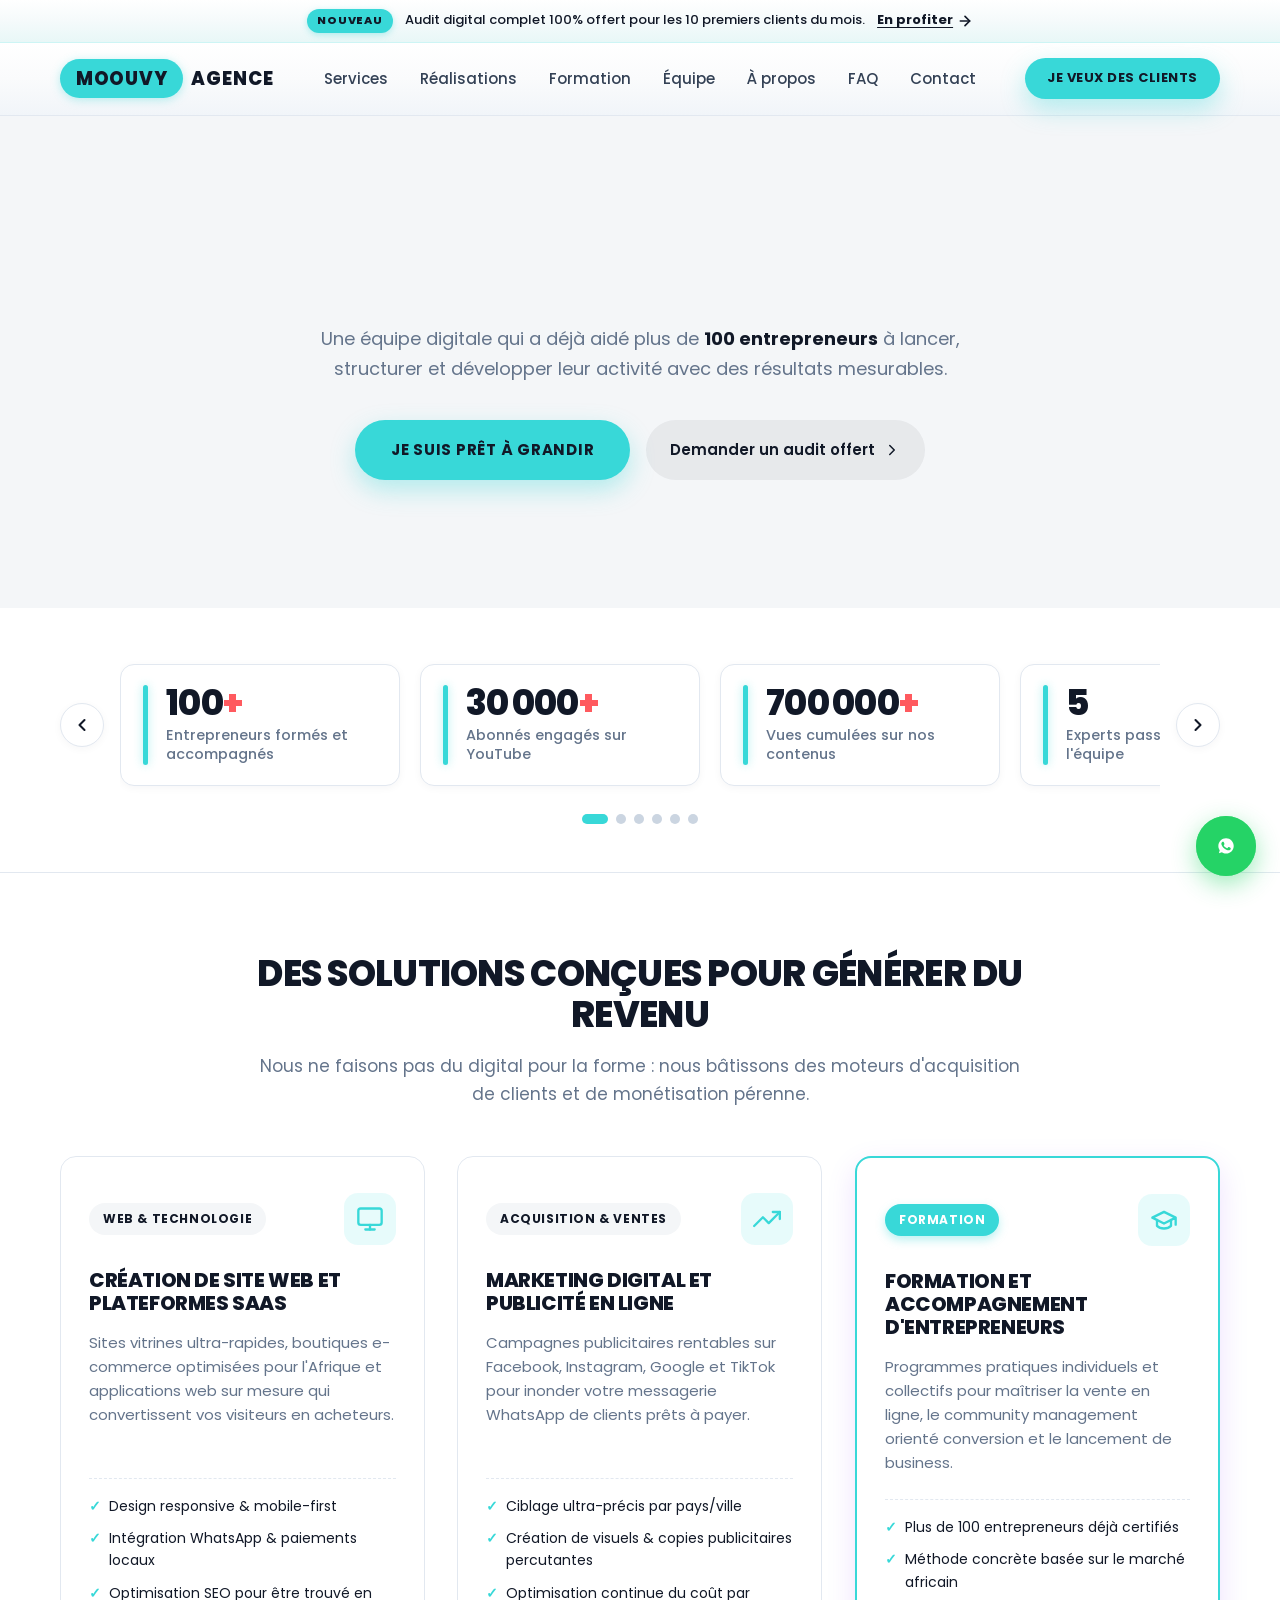
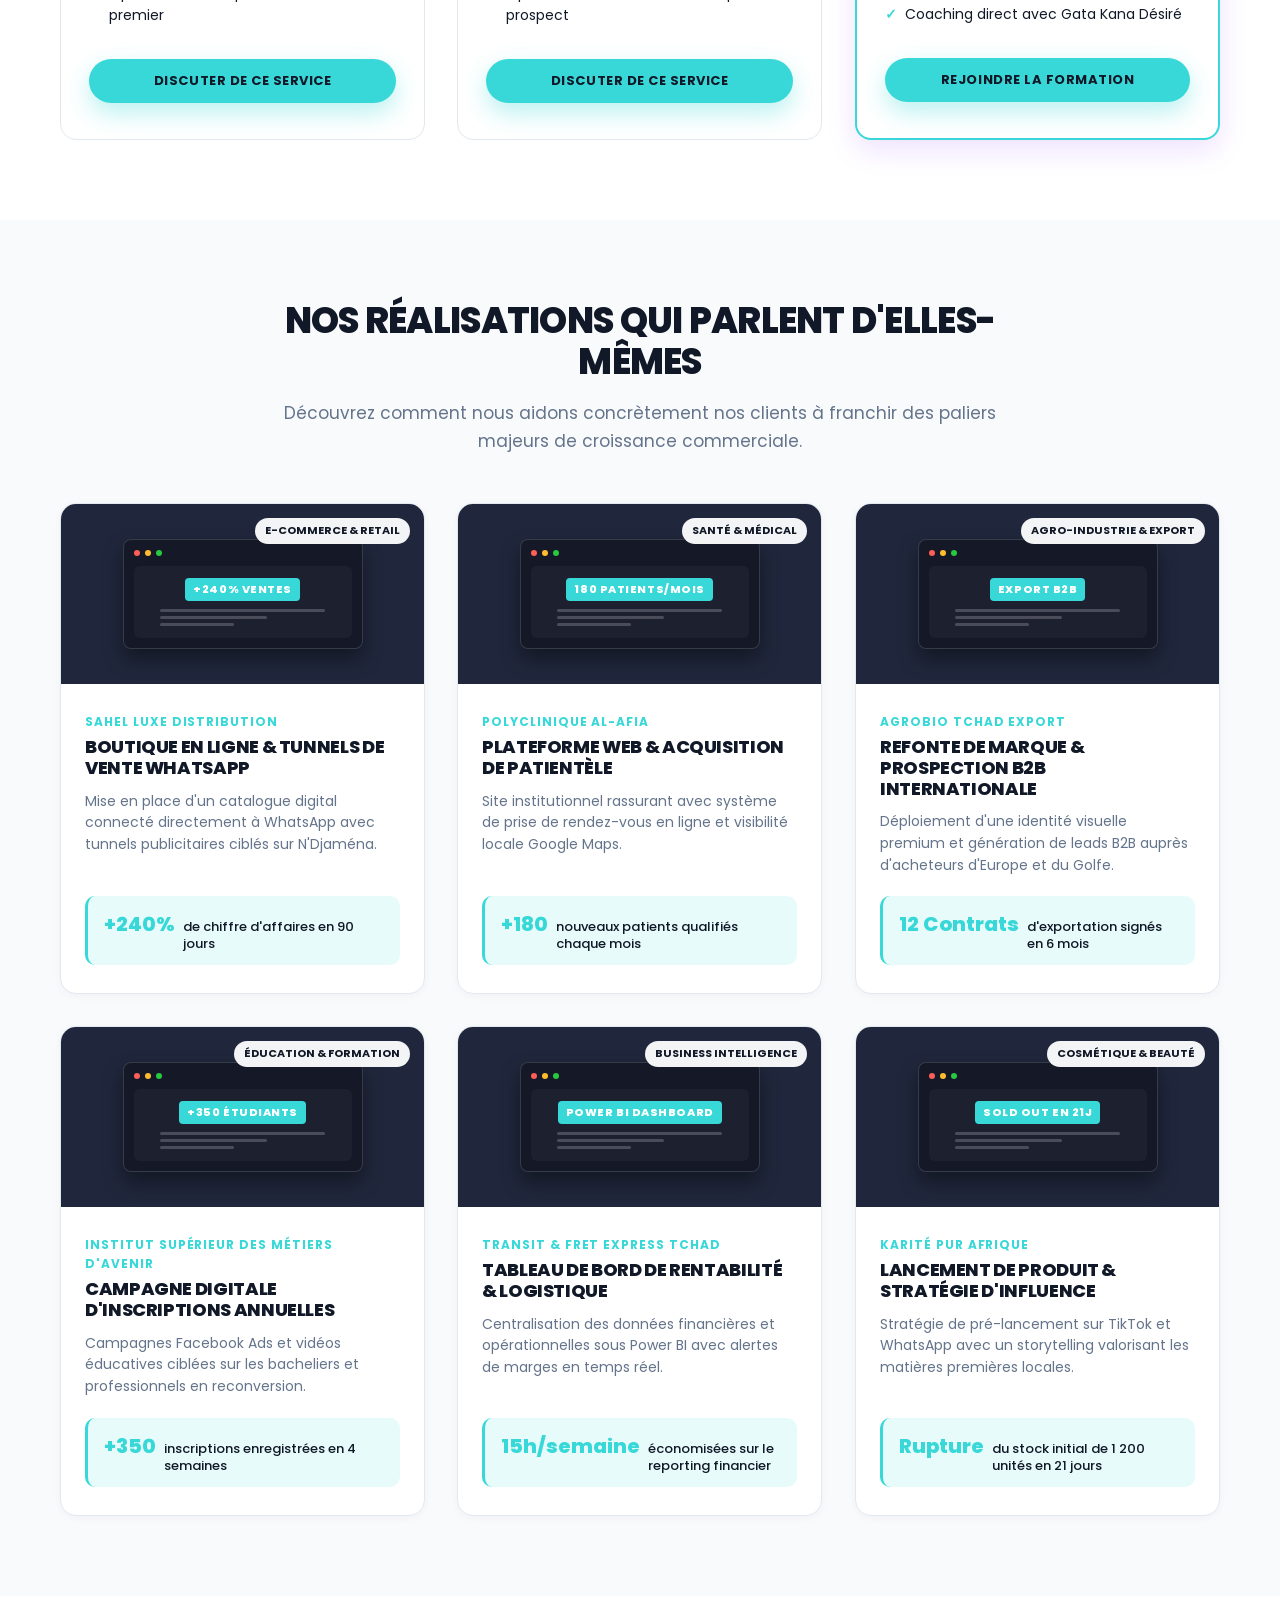
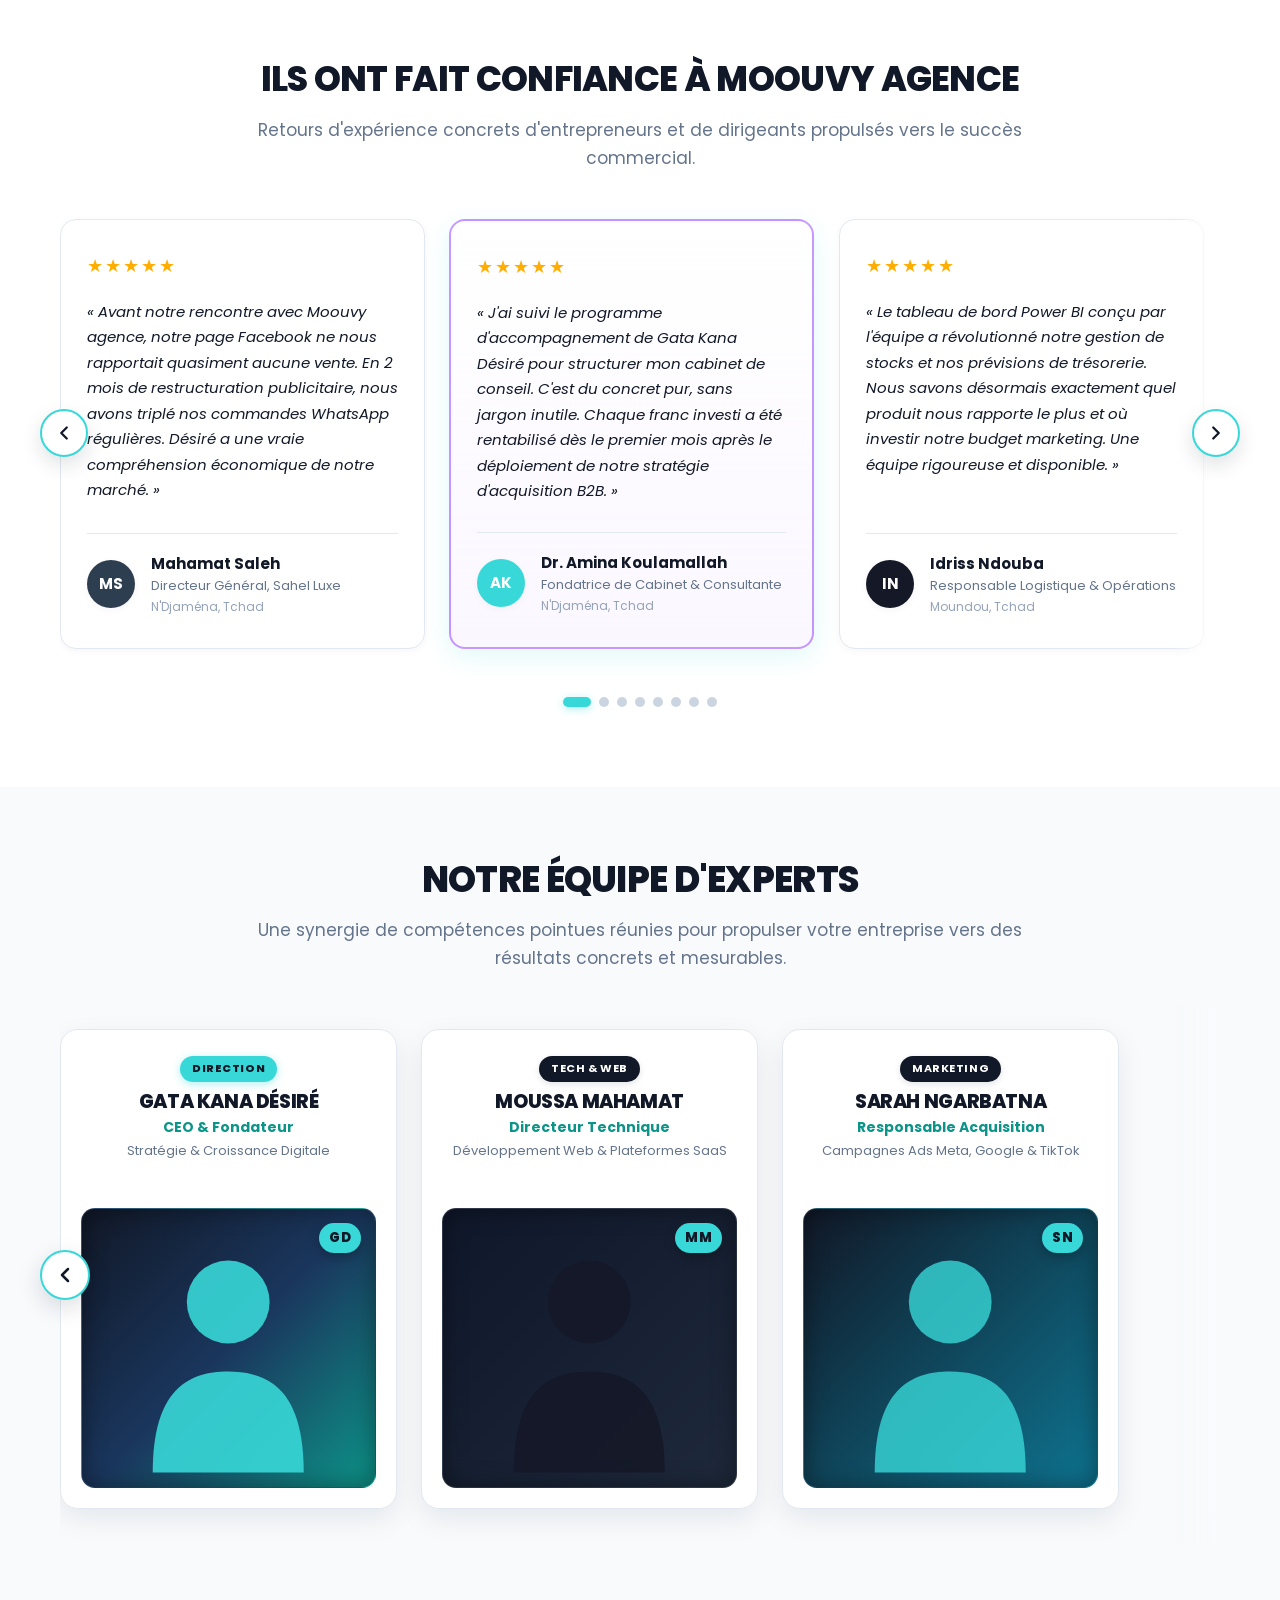
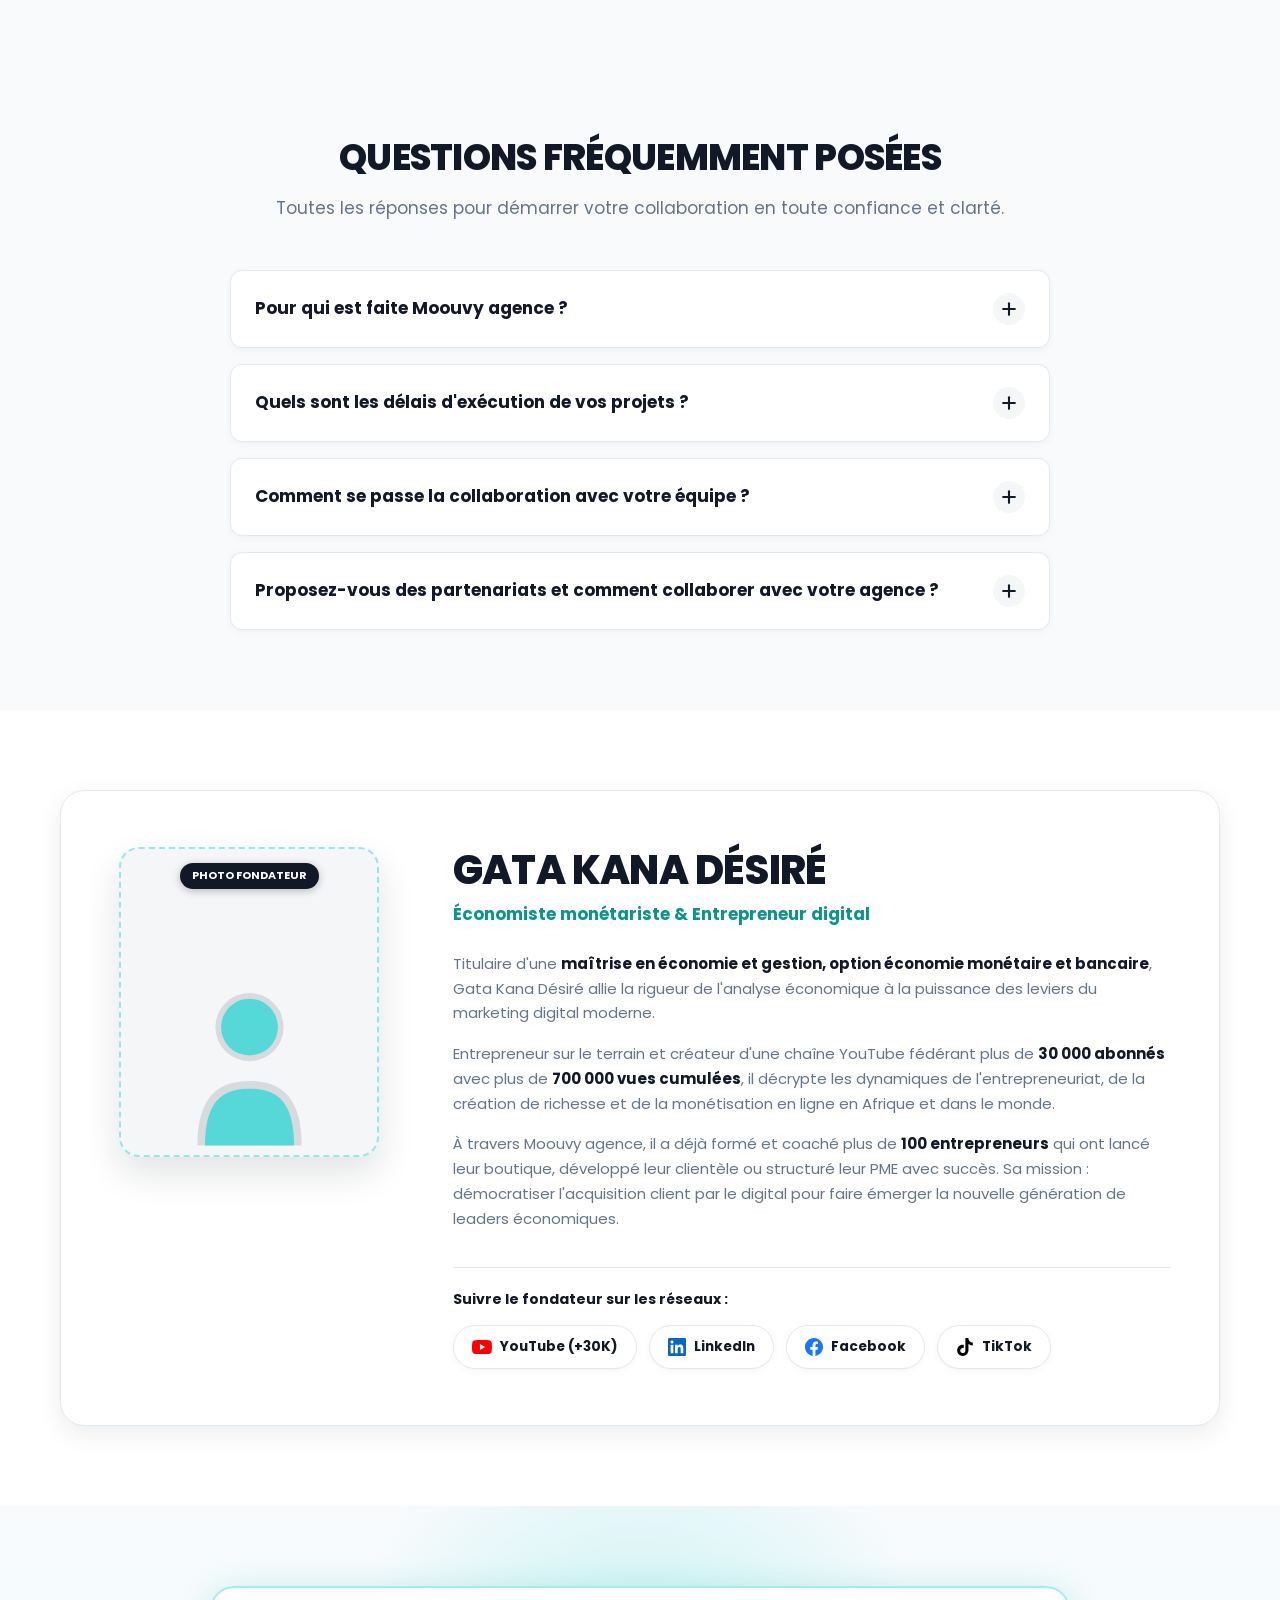
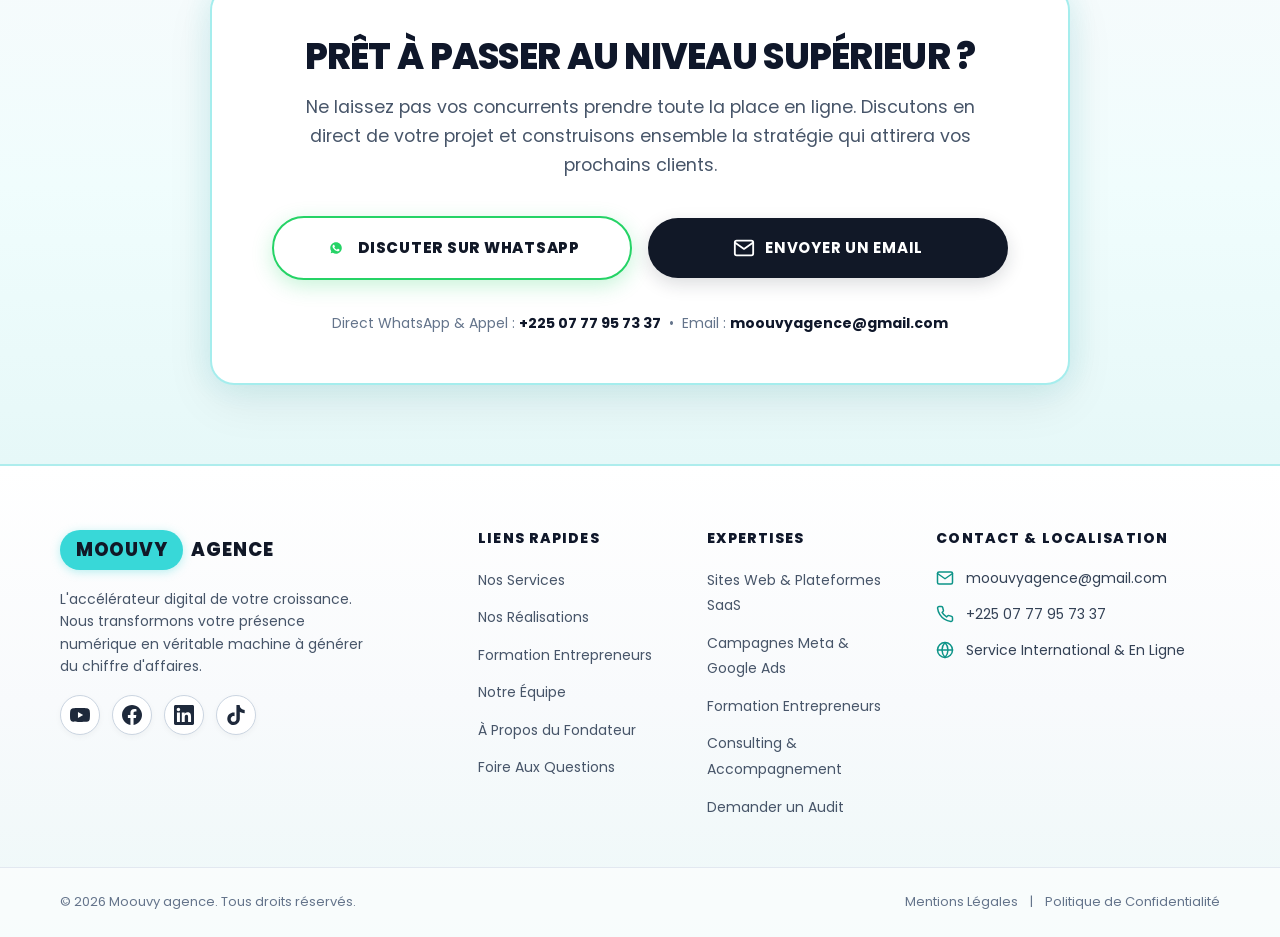
==== index.html @ f039b465 "feat: site vitrine Moouvy Agence avec questionnaires dedies, sliders interactifs et charte officiell" ====
<!DOCTYPE html>
<html lang="fr" dir="ltr">
<head>
  <meta charset="UTF-8">
  <meta name="viewport" content="width=device-width, initial-scale=1.0">
  <title>Moouvy agence | L'accélérateur digital de votre croissance</title>
  
  <!-- SEO & Métadonnées -->
  <meta name="description" content="Moouvy agence accompagne les entrepreneurs et PME au Tchad et en Afrique francophone à acquérir plus de clients grâce au digital : création web, marketing en ligne, formation et analyse de données Power BI.">
  <meta name="keywords" content="agence marketing digital Tchad, Moouvy agence, Gata Kana Désiré, création site web N'Djamena, publicité en ligne Tchad, formation marketing digital Afrique, Power BI Tchad">
  <meta name="author" content="Gata Kana Désiré - Moouvy agence">
  <meta name="theme-color" content="#7000FF">

  <!-- Open Graph / Réseaux Sociaux -->
  <meta property="og:type" content="website">
  <meta property="og:title" content="Moouvy agence | Transformez votre visibilité en clients">
  <meta property="og:description" content="Agence de marketing digital pour entrepreneurs et PME en Afrique francophone. Plus de 100 entrepreneurs accompagnés avec succès.">
  <meta property="og:image" content="images/og-moouvy-agence.jpg">
  <meta property="og:url" content="https://moouvyagence.com">

  <!-- Favicon (SVG inline propre) -->
  <link rel="icon" type="image/svg+xml" href="data:image/svg+xml,<svg xmlns='http://www.w3.org/2000/svg' viewBox='0 0 100 100'><rect width='100' height='100' rx='25' fill='%237000FF'/><path d='M25 70V30L50 52L75 30V70' stroke='white' stroke-width='10' stroke-linecap='round' stroke-linejoin='round' fill='none'/></svg>">

  <!-- Polices Google : Poppins (300, 400, 500, 600, 700, 800) -->
  <link rel="preconnect" href="https://fonts.googleapis.com">
  <link rel="preconnect" href="https://fonts.gstatic.com" crossorigin>
  <link href="https://fonts.googleapis.com/css2?family=Poppins:wght@300;400;500;600;700;800&display=swap" rel="stylesheet">

  <!-- Feuille de style principale -->
  <link rel="stylesheet" href="style.css">

  <!-- Données structurées Schema.org pour le SEO local -->
  <script type="application/ld+json">
  {
    "@context": "https://schema.org",
    "@type": "ProfessionalService",
    "name": "Moouvy agence",
    "founder": {
      "@type": "Person",
      "name": "Gata Kana Désiré",
      "jobTitle": "Économiste et Entrepreneur Digital"
    },
    "email": "moouvyagence@gmail.com",
    "address": {
      "@type": "PostalAddress",
      "addressLocality": "N'Djaména",
      "addressCountry": "TD"
    },
    "description": "Agence de marketing digital et d'accélération commerciale pour PME et entrepreneurs en Afrique francophone.",
    "slogan": "L'impact digital qui accélère votre croissance."
  }
  </script>
</head>
<body>

  <!-- ================================================================= -->
  <!-- 1. BANDEAU D'ANNONCE (Dégradé doux, tout en haut)                 -->
  <!-- ================================================================= -->
  <aside class="announcement-bar" id="announcement-bar" aria-label="Annonce spéciale">
    <div class="container announcement-content">
      <span class="badge-new">NOUVEAU</span>
      <p class="announcement-text">
        Audit digital complet 100% offert pour les 10 premiers clients du mois.
      </p>
      <a href="questionnaire.html?type=audit" class="announcement-link" aria-label="Profiter de l'audit digital offert">
        <span>En profiter</span>
        <svg class="icon-arrow" width="16" height="16" viewBox="0 0 24 24" fill="none" stroke="currentColor" stroke-width="2.5" stroke-linecap="round" stroke-linejoin="round" aria-hidden="true">
          <line x1="5" y1="12" x2="19" y2="12"></line>
          <polyline points="12 5 19 12 12 19"></polyline>
        </svg>
      </a>
    </div>
  </aside>

  <!-- ================================================================= -->
  <!-- 2. NAVIGATION (Fixe en haut avec charte officielle)              -->
  <!-- ================================================================= -->
  <header class="site-header" id="site-header">
    <div class="container header-container">
      <!-- Logo officiel selon charte Moouvy Agence -->
      <a href="#" class="brand-logo" aria-label="Accueil Moouvy agence">
        <span class="logo-pill">MOOUVY</span>
        <span class="logo-text-after">AGENCE</span>
      </a>

      <!-- Menu centré desktop -->
      <nav class="main-navigation" id="main-navigation" aria-label="Menu principal">
        <ul class="nav-links">
          <li><a href="#services" class="nav-link">Services</a></li>
          <li><a href="#realisations" class="nav-link">Réalisations</a></li>
          <li><a href="#formation" class="nav-link">Formation</a></li>
          <li><a href="#equipe" class="nav-link">Équipe</a></li>
          <li><a href="#a-propos" class="nav-link">À propos</a></li>
          <li><a href="#faq" class="nav-link">FAQ</a></li>
          <li><a href="#contact" class="nav-link">Contact</a></li>
        </ul>
      </nav>

      <!-- Action droite desktop : mène au questionnaire interactif -->
      <div class="header-action">
        <a href="questionnaire.html?type=growth" class="btn btn-pill btn-header">
          JE VEUX DES CLIENTS
        </a>
      </div>

      <!-- Bouton burger mobile -->
      <button class="burger-menu-btn" id="burger-menu-btn" aria-label="Ouvrir le menu" aria-expanded="false" aria-controls="main-navigation">
        <span class="burger-bar"></span>
        <span class="burger-bar"></span>
        <span class="burger-bar"></span>
      </button>
    </div>

    <!-- Tiroir navigation mobile -->
    <div class="mobile-drawer" id="mobile-drawer" aria-hidden="true">
      <div class="mobile-drawer-inner">
        <ul class="mobile-nav-links">
          <li><a href="#services" class="mobile-link">Services</a></li>
          <li><a href="#realisations" class="mobile-link">Réalisations</a></li>
          <li><a href="#formation" class="mobile-link">Formation</a></li>
          <li><a href="#equipe" class="mobile-link">Équipe</a></li>
          <li><a href="#a-propos" class="mobile-link">À propos</a></li>
          <li><a href="#faq" class="mobile-link">FAQ</a></li>
          <li><a href="#contact" class="mobile-link">Contact</a></li>
        </ul>
        <div class="mobile-drawer-cta">
          <a href="questionnaire.html?type=growth" class="btn btn-pill btn-block mobile-drawer-btn">
            JE VEUX DES CLIENTS
          </a>
          <a href="#whatsapp-link" class="btn-whatsapp-outline js-whatsapp-link" target="_blank" rel="noopener noreferrer">
            <svg width="20" height="20" viewBox="0 0 24 24" fill="currentColor" aria-hidden="true">
              <path d="M12.031 6.172c-3.181 0-5.767 2.586-5.768 5.766-.001 1.298.38 2.27 1.019 3.287l-.582 2.128 2.182-.573c.978.58 1.911.928 3.145.929 3.178 0 5.767-2.587 5.768-5.766.001-3.187-2.575-5.77-5.764-5.771zm3.392 8.244c-.144.405-.837.774-1.17.824-.299.045-.677.063-1.092-.069-.252-.08-.575-.187-.988-.365-1.739-.751-2.874-2.502-2.961-2.617-.087-.116-.708-.94-.708-1.793s.448-1.273.607-1.446c.159-.173.346-.217.462-.217l.332.007c.106.005.249-.04.39.299.144.347.491 1.199.534 1.286.043.087.072.188.014.304-.058.116-.087.188-.173.289l-.26.304c-.087.086-.177.18-.076.354.101.174.449.741.964 1.201.662.591 1.221.774 1.394.861.174.086.275.072.376-.044.101-.116.433-.506.549-.68.116-.174.231-.145.39-.087s1.011.477 1.184.564.289.13.332.203c.044.072.044.419-.1.824z"/>
            </svg>
            <span>Discuter sur WhatsApp</span>
          </a>
        </div>
      </div>
    </div>
  </header>

  <main>
    <!-- =============================================================== -->
    <!-- 3. HERO (Fond gris clair #EFEFEF)                               -->
    <!-- =============================================================== -->
    <section class="hero-section" id="hero">
      <div class="container hero-container">
        
        <!-- Centre du Hero : Questions animées tournantes, Sous-titre, CTA -->
        <div class="hero-content">
          <h1 class="hero-title" aria-live="polite">
            <span class="hero-rotator-wrapper">
              <span class="hero-rotator-text" id="hero-rotator-text">VOULEZ-VOUS FAIRE GRANDIR VOTRE ENTREPRISE ?</span>
            </span>
          </h1>

          <p class="hero-subtitle">
            Une équipe digitale qui a déjà aidé plus de <strong>100 entrepreneurs</strong> à lancer, structurer et développer leur activité avec des résultats mesurables.
          </p>

          <div class="hero-cta-group">
            <a href="questionnaire.html?type=growth" class="btn btn-pill btn-large btn-hero">
              JE SUIS PRÊT À GRANDIR
            </a>
            <a href="questionnaire.html?type=audit" class="btn-subtle">
              <span>Demander un audit offert</span>
              <svg width="18" height="18" viewBox="0 0 24 24" fill="none" stroke="currentColor" stroke-width="2" stroke-linecap="round" stroke-linejoin="round" aria-hidden="true">
                <polyline points="9 18 15 12 9 6"></polyline>
              </svg>
            </a>
          </div>
        </div>

      </div>
    </section>

    <!-- =============================================================== -->
    <!-- 4. CHIFFRES CLÉS & ACCOMPAGNEMENTS (Slider interactif)          -->
    <!-- =============================================================== -->
    <section class="section-stats" id="chiffres-cles">
      <div class="container">
        
        <!-- Conteneur avec bascule de gauche à droite -->
        <div class="stats-slider-wrapper">
          <!-- Bouton de bascule gauche -->
          <button class="stats-nav-btn stats-nav-prev" id="stats-prev-btn" aria-label="Accompagnement précédent" title="Faire défiler vers la gauche">
            <svg width="20" height="20" viewBox="0 0 24 24" fill="none" stroke="currentColor" stroke-width="2.5" stroke-linecap="round" stroke-linejoin="round" aria-hidden="true">
              <polyline points="15 18 9 12 15 6"></polyline>
            </svg>
          </button>

          <!-- Piste de défilement des accompagnements -->
          <div class="stats-slider-container" id="stats-slider-container">
            <div class="stats-grid stats-slider-track" id="stats-slider-track">
              
              <!-- Stat 1 -->
              <div class="stat-card" data-count="100" data-suffix="+">
                <div class="stat-accent-bar"></div>
                <div class="stat-body">
                  <div class="stat-number">
                    <span class="counter-value">0</span><span class="stat-suffix">+</span>
                  </div>
                  <p class="stat-label">Entrepreneurs formés et accompagnés</p>
                </div>
              </div>

              <!-- Stat 2 -->
              <div class="stat-card" data-count="30000" data-suffix="+">
                <div class="stat-accent-bar"></div>
                <div class="stat-body">
                  <div class="stat-number">
                    <span class="counter-value">0</span><span class="stat-suffix">+</span>
                  </div>
                  <p class="stat-label">Abonnés engagés sur YouTube</p>
                </div>
              </div>

              <!-- Stat 3 -->
              <div class="stat-card" data-count="700000" data-suffix="+">
                <div class="stat-accent-bar"></div>
                <div class="stat-body">
                  <div class="stat-number">
                    <span class="counter-value">0</span><span class="stat-suffix">+</span>
                  </div>
                  <p class="stat-label">Vues cumulées sur nos contenus</p>
                </div>
              </div>

              <!-- Stat 4 -->
              <div class="stat-card" data-count="5" data-suffix="">
                <div class="stat-accent-bar"></div>
                <div class="stat-body">
                  <div class="stat-number">
                    <span class="counter-value">0</span><span class="stat-suffix"></span>
                  </div>
                  <p class="stat-label">Experts passionnés dans l'équipe</p>
                </div>
              </div>

              <!-- Stat 5 : Expérience & Croissance -->
              <div class="stat-card" data-count="240" data-suffix="%">
                <div class="stat-accent-bar"></div>
                <div class="stat-body">
                  <div class="stat-number">
                    <span class="counter-value">0</span><span class="stat-suffix">%</span>
                  </div>
                  <p class="stat-label">Croissance moyenne du chiffre d'affaires</p>
                </div>
              </div>

              <!-- Stat 6 : Accompagnements rentables -->
              <div class="stat-card" data-count="100" data-suffix="%">
                <div class="stat-accent-bar"></div>
                <div class="stat-body">
                  <div class="stat-number">
                    <span class="counter-value">0</span><span class="stat-suffix">%</span>
                  </div>
                  <p class="stat-label">Solutions concrètes orientées rentabilité</p>
                </div>
              </div>

            </div>
          </div>

          <!-- Bouton de bascule droite -->
          <button class="stats-nav-btn stats-nav-next" id="stats-next-btn" aria-label="Accompagnement suivant" title="Faire défiler vers la droite">
            <svg width="20" height="20" viewBox="0 0 24 24" fill="none" stroke="currentColor" stroke-width="2.5" stroke-linecap="round" stroke-linejoin="round" aria-hidden="true">
              <polyline points="9 18 15 12 9 6"></polyline>
            </svg>
          </button>
        </div>

        <!-- Indicateurs interactifs de bascule -->
        <div class="stats-slider-dots" id="stats-slider-dots" aria-label="Indicateurs des accompagnements"></div>

      </div>
    </section>

    <!-- =============================================================== -->
    <!-- 5. SERVICES (3 cartes stratégiques)                             -->
    <!-- =============================================================== -->
    <section class="section-services" id="services">
      <div class="container">
        <div class="section-heading text-center">
          <h2 class="section-title">DES SOLUTIONS CONÇUES POUR GÉNÉRER DU REVENU</h2>
          <p class="section-description">
            Nous ne faisons pas du digital pour la forme : nous bâtissons des moteurs d'acquisition de clients et de monétisation pérenne.
          </p>
        </div>

        <div class="services-grid">
          
          <!-- Service 1 -->
          <article class="service-card">
            <div class="service-card-top">
              <span class="service-badge">Web & Technologie</span>
              <div class="service-icon-wrapper">
                <svg width="28" height="28" viewBox="0 0 24 24" fill="none" stroke="currentColor" stroke-width="2" stroke-linecap="round" stroke-linejoin="round" aria-hidden="true">
                  <rect x="2" y="3" width="20" height="14" rx="2" ry="2"></rect>
                  <line x1="8" y1="21" x2="16" y2="21"></line>
                  <line x1="12" y1="17" x2="12" y2="21"></line>
                </svg>
              </div>
            </div>
            <h3 class="service-title">Création de site web et plateformes SaaS</h3>
            <p class="service-text">
              Sites vitrines ultra-rapides, boutiques e-commerce optimisées pour l'Afrique et applications web sur mesure qui convertissent vos visiteurs en acheteurs.
            </p>
            <ul class="service-features">
              <li>Design responsive & mobile-first</li>
              <li>Intégration WhatsApp & paiements locaux</li>
              <li>Optimisation SEO pour être trouvé en premier</li>
            </ul>
            <div class="service-card-bottom">
              <a href="#contact" class="btn btn-pill btn-service">Discuter de ce service</a>
            </div>
          </article>

          <!-- Service 2 -->
          <article class="service-card">
            <div class="service-card-top">
              <span class="service-badge">Acquisition & Ventes</span>
              <div class="service-icon-wrapper">
                <svg width="28" height="28" viewBox="0 0 24 24" fill="none" stroke="currentColor" stroke-width="2" stroke-linecap="round" stroke-linejoin="round" aria-hidden="true">
                  <path d="M23 6l-9.5 9.5-5-5L1 18"></path>
                  <path d="M17 6h6v6"></path>
                </svg>
              </div>
            </div>
            <h3 class="service-title">Marketing digital et publicité en ligne</h3>
            <p class="service-text">
              Campagnes publicitaires rentables sur Facebook, Instagram, Google et TikTok pour inonder votre messagerie WhatsApp de clients prêts à payer.
            </p>
            <ul class="service-features">
              <li>Ciblage ultra-précis par pays/ville</li>
              <li>Création de visuels & copies publicitaires percutantes</li>
              <li>Optimisation continue du coût par prospect</li>
            </ul>
            <div class="service-card-bottom">
              <a href="#contact" class="btn btn-pill btn-service">Discuter de ce service</a>
            </div>
          </article>

          <!-- Service 3 : Formation (Étiquette spéciale) -->
          <article class="service-card service-card-featured" id="formation">
            <div class="service-card-top">
              <span class="service-badge badge-formation">Formation</span>
              <div class="service-icon-wrapper">
                <svg width="28" height="28" viewBox="0 0 24 24" fill="none" stroke="currentColor" stroke-width="2" stroke-linecap="round" stroke-linejoin="round" aria-hidden="true">
                  <path d="M22 10v6M2 10l10-5 10 5-10 5z"></path>
                  <path d="M6 12v5c3 3 9 3 12 0v-5"></path>
                </svg>
              </div>
            </div>
            <h3 class="service-title">Formation et accompagnement d'entrepreneurs</h3>
            <p class="service-text">
              Programmes pratiques individuels et collectifs pour maîtriser la vente en ligne, le community management orienté conversion et le lancement de business.
            </p>
            <ul class="service-features">
              <li>Plus de 100 entrepreneurs déjà certifiés</li>
              <li>Méthode concrète basée sur le marché africain</li>
              <li>Coaching direct avec Gata Kana Désiré</li>
            </ul>
            <div class="service-card-bottom">
              <a href="#contact" class="btn btn-pill btn-service">Rejoindre la formation</a>
            </div>
          </article>

        </div>
      </div>
    </section>

    <!-- =============================================================== -->
    <!-- 6. RÉALISATIONS (Grille de 6 projets avec résultats)             -->
    <!-- =============================================================== -->
    <section class="section-portfolio" id="realisations">
      <div class="container">
        <div class="section-heading text-center">
          <h2 class="section-title">NOS RÉALISATIONS QUI PARLENT D'ELLES-MÊMES</h2>
          <p class="section-description">
            Découvrez comment nous aidons concrètement nos clients à franchir des paliers majeurs de croissance commerciale.
          </p>
        </div>

        <div class="portfolio-grid">
          
          <!-- Projet 1 -->
          <article class="portfolio-card">
            <div class="portfolio-thumb">
              <div class="portfolio-mockup mockup-ecommerce">
                <div class="mockup-header-bar">
                  <span class="dot red"></span><span class="dot yellow"></span><span class="dot green"></span>
                </div>
                <div class="mockup-content">
                  <div class="mockup-badge">+240% VENTES</div>
                  <div class="mockup-wireframe-lines">
                    <span></span><span></span><span></span>
                  </div>
                </div>
              </div>
              <span class="portfolio-tag">E-Commerce & Retail</span>
            </div>
            <div class="portfolio-body">
              <span class="portfolio-client">Sahel Luxe Distribution</span>
              <h3 class="portfolio-title">Boutique en ligne & tunnels de vente WhatsApp</h3>
              <p class="portfolio-desc">
                Mise en place d'un catalogue digital connecté directement à WhatsApp avec tunnels publicitaires ciblés sur N'Djaména.
              </p>
              <div class="portfolio-result">
                <span class="result-number">+240%</span>
                <span class="result-label">de chiffre d'affaires en 90 jours</span>
              </div>
            </div>
          </article>

          <!-- Projet 2 -->
          <article class="portfolio-card">
            <div class="portfolio-thumb">
              <div class="portfolio-mockup mockup-medical">
                <div class="mockup-header-bar">
                  <span class="dot red"></span><span class="dot yellow"></span><span class="dot green"></span>
                </div>
                <div class="mockup-content">
                  <div class="mockup-badge">180 PATIENTS/MOIS</div>
                  <div class="mockup-wireframe-lines">
                    <span></span><span></span><span></span>
                  </div>
                </div>
              </div>
              <span class="portfolio-tag">Santé & Médical</span>
            </div>
            <div class="portfolio-body">
              <span class="portfolio-client">Polyclinique Al-Afia</span>
              <h3 class="portfolio-title">Plateforme web & acquisition de patientèle</h3>
              <p class="portfolio-desc">
                Site institutionnel rassurant avec système de prise de rendez-vous en ligne et visibilité locale Google Maps.
              </p>
              <div class="portfolio-result">
                <span class="result-number">+180</span>
                <span class="result-label">nouveaux patients qualifiés chaque mois</span>
              </div>
            </div>
          </article>

          <!-- Projet 3 -->
          <article class="portfolio-card">
            <div class="portfolio-thumb">
              <div class="portfolio-mockup mockup-agro">
                <div class="mockup-header-bar">
                  <span class="dot red"></span><span class="dot yellow"></span><span class="dot green"></span>
                </div>
                <div class="mockup-content">
                  <div class="mockup-badge">EXPORT B2B</div>
                  <div class="mockup-wireframe-lines">
                    <span></span><span></span><span></span>
                  </div>
                </div>
              </div>
              <span class="portfolio-tag">Agro-industrie & Export</span>
            </div>
            <div class="portfolio-body">
              <span class="portfolio-client">AgroBio Tchad Export</span>
              <h3 class="portfolio-title">Refonte de marque & prospection B2B internationale</h3>
              <p class="portfolio-desc">
                Déploiement d'une identité visuelle premium et génération de leads B2B auprès d'acheteurs d'Europe et du Golfe.
              </p>
              <div class="portfolio-result">
                <span class="result-number">12 Contrats</span>
                <span class="result-label">d'exportation signés en 6 mois</span>
              </div>
            </div>
          </article>

          <!-- Projet 4 -->
          <article class="portfolio-card">
            <div class="portfolio-thumb">
              <div class="portfolio-mockup mockup-edu">
                <div class="mockup-header-bar">
                  <span class="dot red"></span><span class="dot yellow"></span><span class="dot green"></span>
                </div>
                <div class="mockup-content">
                  <div class="mockup-badge">+350 ÉTUDIANTS</div>
                  <div class="mockup-wireframe-lines">
                    <span></span><span></span><span></span>
                  </div>
                </div>
              </div>
              <span class="portfolio-tag">Éducation & Formation</span>
            </div>
            <div class="portfolio-body">
              <span class="portfolio-client">Institut Supérieur des Métiers d'Avenir</span>
              <h3 class="portfolio-title">Campagne digitale d'inscriptions annuelles</h3>
              <p class="portfolio-desc">
                Campagnes Facebook Ads et vidéos éducatives ciblées sur les bacheliers et professionnels en reconversion.
              </p>
              <div class="portfolio-result">
                <span class="result-number">+350</span>
                <span class="result-label">inscriptions enregistrées en 4 semaines</span>
              </div>
            </div>
          </article>

          <!-- Projet 5 -->
          <article class="portfolio-card">
            <div class="portfolio-thumb">
              <div class="portfolio-mockup mockup-bi">
                <div class="mockup-header-bar">
                  <span class="dot red"></span><span class="dot yellow"></span><span class="dot green"></span>
                </div>
                <div class="mockup-content">
                  <div class="mockup-badge">POWER BI DASHBOARD</div>
                  <div class="mockup-wireframe-lines">
                    <span></span><span></span><span></span>
                  </div>
                </div>
              </div>
              <span class="portfolio-tag">Business Intelligence</span>
            </div>
            <div class="portfolio-body">
              <span class="portfolio-client">Transit & Fret Express Tchad</span>
              <h3 class="portfolio-title">Tableau de bord de rentabilité & logistique</h3>
              <p class="portfolio-desc">
                Centralisation des données financières et opérationnelles sous Power BI avec alertes de marges en temps réel.
              </p>
              <div class="portfolio-result">
                <span class="result-number">15h/semaine</span>
                <span class="result-label">économisées sur le reporting financier</span>
              </div>
            </div>
          </article>

          <!-- Projet 6 -->
          <article class="portfolio-card">
            <div class="portfolio-thumb">
              <div class="portfolio-mockup mockup-cosmetic">
                <div class="mockup-header-bar">
                  <span class="dot red"></span><span class="dot yellow"></span><span class="dot green"></span>
                </div>
                <div class="mockup-content">
                  <div class="mockup-badge">SOLD OUT EN 21J</div>
                  <div class="mockup-wireframe-lines">
                    <span></span><span></span><span></span>
                  </div>
                </div>
              </div>
              <span class="portfolio-tag">Cosmétique & Beauté</span>
            </div>
            <div class="portfolio-body">
              <span class="portfolio-client">Karité Pur Afrique</span>
              <h3 class="portfolio-title">Lancement de produit & stratégie d'influence</h3>
              <p class="portfolio-desc">
                Stratégie de pré-lancement sur TikTok et WhatsApp avec un storytelling valorisant les matières premières locales.
              </p>
              <div class="portfolio-result">
                <span class="result-number">Rupture</span>
                <span class="result-label">du stock initial de 1 200 unités en 21 jours</span>
              </div>
            </div>
          </article>

        </div>
      </div>
    </section>

    <!-- =============================================================== -->
    <!-- 8. TÉMOIGNAGES (Slider automatique & interactif de 8 clients)    -->
    <!-- =============================================================== -->
    <section class="section-testimonials" id="temoignages">
      <div class="container">
        <!-- En-tête sans le surtitre et espacement resserré -->
        <div class="section-heading text-center section-heading-tight">
          <h2 class="section-title">ILS ONT FAIT CONFIANCE À MOOUVY AGENCE</h2>
          <p class="section-description">
            Retours d'expérience concrets d'entrepreneurs et de dirigeants propulsés vers le succès commercial.
          </p>
        </div>

        <!-- Slider carrousel automatique & contrôles manuels -->
        <div class="testimonials-slider-wrapper">
          
          <!-- Flèche Gauche -->
          <button class="testimonials-nav-btn testimonials-nav-prev" id="testimonials-prev-btn" aria-label="Témoignage précédent" title="Précédent">
            <svg width="22" height="22" viewBox="0 0 24 24" fill="none" stroke="currentColor" stroke-width="2.5" stroke-linecap="round" stroke-linejoin="round" aria-hidden="true">
              <polyline points="15 18 9 12 15 6"></polyline>
            </svg>
          </button>

          <!-- Conteneur défilant avec voiles latéraux -->
          <div class="testimonials-slider-container" id="testimonials-slider-container">
            <div class="testimonials-fade-overlay testimonials-fade-left" id="testimonials-fade-left" aria-hidden="true"></div>
            <div class="testimonials-fade-overlay testimonials-fade-right" id="testimonials-fade-right" aria-hidden="true"></div>

            <div class="testimonials-slider-track" id="testimonials-slider-track" role="region" aria-label="Avis et témoignages clients">
              
              <!-- Témoignage 1 -->
              <blockquote class="testimonial-card" data-index="0">
                <div class="testimonial-stars" aria-label="Note de 5 étoiles sur 5">★★★★★</div>
                <p class="testimonial-text">
                  « Avant notre rencontre avec Moouvy agence, notre page Facebook ne nous rapportait quasiment aucune vente. En 2 mois de restructuration publicitaire, nous avons triplé nos commandes WhatsApp régulières. Désiré a une vraie compréhension économique de notre marché. »
                </p>
                <footer class="testimonial-author">
                  <div class="author-avatar-wrapper">
                    <div class="author-avatar placeholder-avatar-1"><span>MS</span></div>
                  </div>
                  <div class="author-details">
                    <cite class="author-name">Mahamat Saleh</cite>
                    <span class="author-role">Directeur Général, Sahel Luxe</span>
                    <span class="author-location">N'Djaména, Tchad</span>
                  </div>
                </footer>
              </blockquote>

              <!-- Témoignage 2 -->
              <blockquote class="testimonial-card testimonial-card-highlight" data-index="1">
                <div class="testimonial-stars" aria-label="Note de 5 étoiles sur 5">★★★★★</div>
                <p class="testimonial-text">
                  « J'ai suivi le programme d'accompagnement de Gata Kana Désiré pour structurer mon cabinet de conseil. C'est du concret pur, sans jargon inutile. Chaque franc investi a été rentabilisé dès le premier mois après le déploiement de notre stratégie d'acquisition B2B. »
                </p>
                <footer class="testimonial-author">
                  <div class="author-avatar-wrapper">
                    <div class="author-avatar placeholder-avatar-2"><span>AK</span></div>
                  </div>
                  <div class="author-details">
                    <cite class="author-name">Dr. Amina Koulamallah</cite>
                    <span class="author-role">Fondatrice de Cabinet & Consultante</span>
                    <span class="author-location">N'Djaména, Tchad</span>
                  </div>
                </footer>
              </blockquote>

              <!-- Témoignage 3 -->
              <blockquote class="testimonial-card" data-index="2">
                <div class="testimonial-stars" aria-label="Note de 5 étoiles sur 5">★★★★★</div>
                <p class="testimonial-text">
                  « Le tableau de bord Power BI conçu par l'équipe a révolutionné notre gestion de stocks et nos prévisions de trésorerie. Nous savons désormais exactement quel produit nous rapporte le plus et où investir notre budget marketing. Une équipe rigoureuse et disponible. »
                </p>
                <footer class="testimonial-author">
                  <div class="author-avatar-wrapper">
                    <div class="author-avatar placeholder-avatar-3"><span>IN</span></div>
                  </div>
                  <div class="author-details">
                    <cite class="author-name">Idriss Ndouba</cite>
                    <span class="author-role">Responsable Logistique & Opérations</span>
                    <span class="author-location">Moundou, Tchad</span>
                  </div>
                </footer>
              </blockquote>

              <!-- Témoignage 4 -->
              <blockquote class="testimonial-card" data-index="3">
                <div class="testimonial-stars" aria-label="Note de 5 étoiles sur 5">★★★★★</div>
                <p class="testimonial-text">
                  « Moouvy agence a complètement repensé nos tunnels d'acquisition Meta Ads. En moins de 45 jours, notre coût par prospect a chuté de 60% tout en doublant le taux de signature. Leur approche orientée rentabilité pure fait toute la différence. »
                </p>
                <footer class="testimonial-author">
                  <div class="author-avatar-wrapper">
                    <div class="author-avatar placeholder-avatar-4"><span>SD</span></div>
                  </div>
                  <div class="author-details">
                    <cite class="author-name">Salimata Diallo</cite>
                    <span class="author-role">CEO & Fondatrice, BioCosmétiques Afrique</span>
                    <span class="author-location">Abidjan, Côte d'Ivoire</span>
                  </div>
                </footer>
              </blockquote>

              <!-- Témoignage 5 -->
              <blockquote class="testimonial-card testimonial-card-highlight" data-index="4">
                <div class="testimonial-stars" aria-label="Note de 5 étoiles sur 5">★★★★★</div>
                <p class="testimonial-text">
                  « L'audit digital offert nous a ouvert les yeux sur les fuites de notre tunnel de vente. L'équipe a ensuite mis en place un système d'acquisition automatisé qui nous génère des rendez-vous qualifiés chaque semaine sur WhatsApp. Un investissement indispensable. »
                </p>
                <footer class="testimonial-author">
                  <div class="author-avatar-wrapper">
                    <div class="author-avatar placeholder-avatar-5"><span>CK</span></div>
                  </div>
                  <div class="author-details">
                    <cite class="author-name">Christian K.</cite>
                    <span class="author-role">Directeur Associé, Agrotech Solutions</span>
                    <span class="author-location">Yaoundé, Cameroun</span>
                  </div>
                </footer>
              </blockquote>

              <!-- Témoignage 6 -->
              <blockquote class="testimonial-card" data-index="5">
                <div class="testimonial-stars" aria-label="Note de 5 étoiles sur 5">★★★★★</div>
                <p class="testimonial-text">
                  « Pour lancer nos formations certifiantes, nous avions besoin d'une vraie machine de vente. La page de capture et la stratégie de contenu conçues par Moouvy agence nous ont permis de remplir notre première promotion de 80 apprenants en seulement 3 semaines. »
                </p>
                <footer class="testimonial-author">
                  <div class="author-avatar-wrapper">
                    <div class="author-avatar placeholder-avatar-6"><span>FT</span></div>
                  </div>
                  <div class="author-details">
                    <cite class="author-name">Fatou Traoré</cite>
                    <span class="author-role">Directrice Pédagogique, FormaPro Afrique</span>
                    <span class="author-location">Dakar, Sénégal</span>
                  </div>
                </footer>
              </blockquote>

              <!-- Témoignage 7 -->
              <blockquote class="testimonial-card" data-index="6">
                <div class="testimonial-stars" aria-label="Note de 5 étoiles sur 5">★★★★★</div>
                <p class="testimonial-text">
                  « Le nouveau site web développé par Moouvy agence reflète enfin le standing de nos programmes immobiliers. Les clients de la diaspora nous contactent désormais en direct en toute confiance. Réactivité et professionnalisme irréprochables. »
                </p>
                <footer class="testimonial-author">
                  <div class="author-avatar-wrapper">
                    <div class="author-avatar placeholder-avatar-7"><span>EN</span></div>
                  </div>
                  <div class="author-details">
                    <cite class="author-name">Éric N'Guessan</cite>
                    <span class="author-role">Directeur Commercial, Horizon Immobilier</span>
                    <span class="author-location">Lomé, Togo</span>
                  </div>
                </footer>
              </blockquote>

              <!-- Témoignage 8 -->
              <blockquote class="testimonial-card" data-index="7">
                <div class="testimonial-stars" aria-label="Note de 5 étoiles sur 5">★★★★★</div>
                <p class="testimonial-text">
                  « Grâce à l'optimisation de notre catalogue et au ciblage publicitaire chirurgical mis en place par Désiré et son équipe, notre boutique en ligne tourne à plein régime. Nous avons multiplié par 4 nos expéditions mensuelles. Merci infiniment ! »
                </p>
                <footer class="testimonial-author">
                  <div class="author-avatar-wrapper">
                    <div class="author-avatar placeholder-avatar-8"><span>RO</span></div>
                  </div>
                  <div class="author-details">
                    <cite class="author-name">Rachida Oumar</cite>
                    <span class="author-role">Créatrice & Gérante, Sahel Couture</span>
                    <span class="author-location">N'Djaména, Tchad</span>
                  </div>
                </footer>
              </blockquote>

            </div>
          </div>

          <!-- Flèche Droite -->
          <button class="testimonials-nav-btn testimonials-nav-next" id="testimonials-next-btn" aria-label="Témoignage suivant" title="Suivant">
            <svg width="22" height="22" viewBox="0 0 24 24" fill="none" stroke="currentColor" stroke-width="2.5" stroke-linecap="round" stroke-linejoin="round" aria-hidden="true">
              <polyline points="9 18 15 12 9 6"></polyline>
            </svg>
          </button>

        </div>

        <!-- Indicateurs de pagination du slider témoignages -->
        <div class="testimonials-slider-dots" id="testimonials-slider-dots" aria-label="Pagination des témoignages">
          <!-- Générés dynamiquement par JavaScript -->
        </div>

      </div>
    </section>

    <!-- =============================================================== -->
    <!-- 9. NOTRE ÉQUIPE (Slider / Carrousel interactif des membres)     -->
    <!-- =============================================================== -->
    <section class="section-team" id="equipe">
      <div class="container">
        
        <!-- En-tête de section centré (espacement resserré) -->
        <div class="section-heading text-center section-heading-tight">
          <h2 class="section-title">NOTRE ÉQUIPE D'EXPERTS</h2>
          <p class="section-description">
            Une synergie de compétences pointues réunies pour propulser votre entreprise vers des résultats concrets et mesurables.
          </p>
        </div>

        <!-- Carrousel avec flèches latérales gauche et droite -->
        <div class="team-carousel-outer">
          
          <!-- Flèche Gauche latérale -->
          <button class="team-nav-btn team-nav-prev" id="team-prev-btn" aria-label="Profil précédent" title="Profil précédent">
            <svg width="24" height="24" viewBox="0 0 24 24" fill="none" stroke="currentColor" stroke-width="2.5" stroke-linecap="round" stroke-linejoin="round" aria-hidden="true">
              <polyline points="15 18 9 12 15 6"></polyline>
            </svg>
          </button>

          <!-- Conteneur défilant du slider de l'équipe (avec effets de dégradé gauche et droite) -->
          <div class="team-slider-container" id="team-slider-container">
            <!-- Voiles de dégradé indiquant les cartes cachées à gauche et à droite -->
            <div class="team-fade-overlay team-fade-left" id="team-fade-left" aria-hidden="true"></div>
            <div class="team-fade-overlay team-fade-right" id="team-fade-right" aria-hidden="true"></div>

            <div class="team-slider-track" id="team-slider-track" role="region" aria-label="Membres de l'équipe de Moouvy agence">

              <!-- ============================================================= -->
              <!-- PROFIL 1 : GATA KANA DÉSIRÉ (CEO & Fondateur)                  -->
              <!-- Nom et informations AU-DESSUS du cadre, photo pleine au fond   -->
              <!-- ============================================================= -->
              <article class="team-card" data-index="0" aria-label="Profil de Gata Kana Désiré">
                <div class="team-card-header">
                  <div class="team-tag-row">
                    <span class="team-tag tag-leader">Direction</span>
                  </div>
                  <h3 class="team-name">Gata Kana Désiré</h3>
                  <p class="team-role">CEO & Fondateur</p>
                  <span class="team-specialty">Stratégie & Croissance Digitale</span>
                </div>
                <!-- Cadre pleine largeur pour afficher toute l'image du profil -->
                <div class="team-photo-frame avatar-team-1">
                  <!-- Pour insérer une photo réelle : <img src="images/gata-kana-desire.jpg" alt="Gata Kana Désiré" class="team-full-photo"> -->
                  <div class="team-full-silhouette">
                    <svg viewBox="0 0 160 210" fill="none" class="team-silhouette-svg" aria-hidden="true">
                      <circle cx="80" cy="55" r="34" fill="#38D8D8" fill-opacity="0.9"/>
                      <path d="M18 195 C18 128, 46 112, 80 112 C114 112, 142 128, 142 195 Z" fill="#38D8D8" fill-opacity="0.9"/>
                    </svg>
                    <span class="team-silhouette-badge">GD</span>
                  </div>
                </div>
              </article>

              <!-- ============================================================= -->
              <!-- PROFIL 2 : MOUSSA MAHAMAT (Directeur Technique)                -->
              <!-- ============================================================= -->
              <article class="team-card" data-index="1" aria-label="Profil de Moussa Mahamat">
                <div class="team-card-header">
                  <div class="team-tag-row">
                    <span class="team-tag">Tech & Web</span>
                  </div>
                  <h3 class="team-name">Moussa Mahamat</h3>
                  <p class="team-role">Directeur Technique</p>
                  <span class="team-specialty">Développement Web & Plateformes SaaS</span>
                </div>
                <div class="team-photo-frame avatar-team-2">
                  <!-- Pour insérer une photo réelle : <img src="images/moussa-mahamat.jpg" alt="Moussa Mahamat" class="team-full-photo"> -->
                  <div class="team-full-silhouette">
                    <svg viewBox="0 0 160 210" fill="none" class="team-silhouette-svg" aria-hidden="true">
                      <circle cx="80" cy="55" r="34" fill="#141827" fill-opacity="0.9"/>
                      <path d="M18 195 C18 128, 46 112, 80 112 C114 112, 142 128, 142 195 Z" fill="#141827" fill-opacity="0.9"/>
                    </svg>
                    <span class="team-silhouette-badge">MM</span>
                  </div>
                </div>
              </article>

              <!-- ============================================================= -->
              <!-- PROFIL 3 : SARAH NGARBATNA (Responsable Acquisition)           -->
              <!-- ============================================================= -->
              <article class="team-card" data-index="2" aria-label="Profil de Sarah Ngarbatna">
                <div class="team-card-header">
                  <div class="team-tag-row">
                    <span class="team-tag">Marketing</span>
                  </div>
                  <h3 class="team-name">Sarah Ngarbatna</h3>
                  <p class="team-role">Responsable Acquisition</p>
                  <span class="team-specialty">Campagnes Ads Meta, Google & TikTok</span>
                </div>
                <div class="team-photo-frame avatar-team-3">
                  <!-- Pour insérer une photo réelle : <img src="images/sarah-ngarbatna.jpg" alt="Sarah Ngarbatna" class="team-full-photo"> -->
                  <div class="team-full-silhouette">
                    <svg viewBox="0 0 160 210" fill="none" class="team-silhouette-svg" aria-hidden="true">
                      <circle cx="80" cy="55" r="34" fill="#38D8D8" fill-opacity="0.8"/>
                      <path d="M18 195 C18 128, 46 112, 80 112 C114 112, 142 128, 142 195 Z" fill="#38D8D8" fill-opacity="0.8"/>
                    </svg>
                    <span class="team-silhouette-badge">SN</span>
                  </div>
                </div>
              </article>

              <!-- ============================================================= -->
              <!-- PROFIL 4 : YOUSSOUF ABAKAR (Monteur Vidéo Senior)              -->
              <!-- ============================================================= -->
              <article class="team-card" data-index="3" aria-label="Profil de Youssouf Abakar">
                <div class="team-card-header">
                  <div class="team-tag-row">
                    <span class="team-tag">Média & Vidéo</span>
                  </div>
                  <h3 class="team-name">Youssouf Abakar</h3>
                  <p class="team-role">Monteur Vidéo Senior</p>
                  <span class="team-specialty">Motion Design & Formats YouTube / Shorts</span>
                </div>
                <div class="team-photo-frame avatar-team-4">
                  <!-- Pour insérer une photo réelle : <img src="images/youssouf-abakar.jpg" alt="Youssouf Abakar" class="team-full-photo"> -->
                  <div class="team-full-silhouette">
                    <svg viewBox="0 0 160 210" fill="none" class="team-silhouette-svg" aria-hidden="true">
                      <circle cx="80" cy="55" r="34" fill="#2C3E50" fill-opacity="0.9"/>
                      <path d="M18 195 C18 128, 46 112, 80 112 C114 112, 142 128, 142 195 Z" fill="#2C3E50" fill-opacity="0.9"/>
                    </svg>
                    <span class="team-silhouette-badge">YA</span>
                  </div>
                </div>
              </article>

              <!-- ============================================================= -->
              <!-- PROFIL 5 : AMINA HASSAN (Community Manager)                    -->
              <!-- ============================================================= -->
              <article class="team-card" data-index="4" aria-label="Profil d'Amina Hassan">
                <div class="team-card-header">
                  <div class="team-tag-row">
                    <span class="team-tag">Acquisition</span>
                  </div>
                  <h3 class="team-name">Amina Hassan</h3>
                  <p class="team-role">Community Manager</p>
                  <span class="team-specialty">Engagement Social & Tunnels WhatsApp</span>
                </div>
                <div class="team-photo-frame avatar-team-5">
                  <!-- Pour insérer une photo réelle : <img src="images/amina-hassan.jpg" alt="Amina Hassan" class="team-full-photo"> -->
                  <div class="team-full-silhouette">
                    <svg viewBox="0 0 160 210" fill="none" class="team-silhouette-svg" aria-hidden="true">
                      <circle cx="80" cy="55" r="34" fill="#1E2A4A" fill-opacity="0.9"/>
                      <path d="M18 195 C18 128, 46 112, 80 112 C114 112, 142 128, 142 195 Z" fill="#1E2A4A" fill-opacity="0.9"/>
                    </svg>
                    <span class="team-silhouette-badge">AH</span>
                  </div>
                </div>
              </article>

              <!-- ============================================================= -->
              <!-- PROFIL 6 : BRAHIM OUMAR (Directeur Artistique)                 -->
              <!-- ============================================================= -->
              <article class="team-card" data-index="5" aria-label="Profil de Brahim Oumar">
                <div class="team-card-header">
                  <div class="team-tag-row">
                    <span class="team-tag">Design & Image</span>
                  </div>
                  <h3 class="team-name">Brahim Oumar</h3>
                  <p class="team-role">Directeur Artistique</p>
                  <span class="team-specialty">Identités Visuelles & UI/UX Conversion</span>
                </div>
                <div class="team-photo-frame avatar-team-6">
                  <!-- Pour insérer une photo réelle : <img src="images/brahim-oumar.jpg" alt="Brahim Oumar" class="team-full-photo"> -->
                  <div class="team-full-silhouette">
                    <svg viewBox="0 0 160 210" fill="none" class="team-silhouette-svg" aria-hidden="true">
                      <circle cx="80" cy="55" r="34" fill="#0A7E8C" fill-opacity="0.9"/>
                      <path d="M18 195 C18 128, 46 112, 80 112 C114 112, 142 128, 142 195 Z" fill="#0A7E8C" fill-opacity="0.9"/>
                    </svg>
                    <span class="team-silhouette-badge">BO</span>
                  </div>
                </div>
              </article>

              <!-- ============================================================= -->
              <!-- PROFIL 7 : FATIMA ZARA (Assistante de Direction)               -->
              <!-- ============================================================= -->
              <article class="team-card" data-index="6" aria-label="Profil de Fatima Zara">
                <div class="team-card-header">
                  <div class="team-tag-row">
                    <span class="team-tag">Coordination</span>
                  </div>
                  <h3 class="team-name">Fatima Zara</h3>
                  <p class="team-role">Assistante de Direction</p>
                  <span class="team-specialty">Coordination Projets & Relation Client</span>
                </div>
                <div class="team-photo-frame avatar-team-7">
                  <!-- Pour insérer une photo réelle : <img src="images/fatima-zara.jpg" alt="Fatima Zara" class="team-full-photo"> -->
                  <div class="team-full-silhouette">
                    <svg viewBox="0 0 160 210" fill="none" class="team-silhouette-svg" aria-hidden="true">
                      <circle cx="80" cy="55" r="34" fill="#1C2E3D" fill-opacity="0.9"/>
                      <path d="M18 195 C18 128, 46 112, 80 112 C114 112, 142 128, 142 195 Z" fill="#1C2E3D" fill-opacity="0.9"/>
                    </svg>
                    <span class="team-silhouette-badge">FZ</span>
                  </div>
                </div>
              </article>

            </div>
          </div>

            <!-- ============================================================= -->
            <!-- POUR AJOUTER UN NOUVEAU MEMBRE :                              -->
            <!-- Dupliquez simplement un bloc <article class="team-card">...</article> -->
            <!-- Le slider s'adaptera automatiquement à tout nombre de cartes.  -->
            <!-- ============================================================= -->

        </div>

        <!-- Indicateurs de pagination (points / dots) -->
        <div class="team-slider-dots" id="team-slider-dots" aria-label="Pagination du slider équipe">
          <!-- Générés dynamiquement par JavaScript -->
        </div>

      </div>
    </section>

    <!-- =============================================================== -->
    <!-- 10. FAQ (Accordéon interactif)                                  -->
    <!-- =============================================================== -->
    <section class="section-faq" id="faq">
      <div class="container">
        <div class="section-heading text-center">
          <h2 class="section-title">QUESTIONS FRÉQUEMMENT POSÉES</h2>
          <p class="section-description">
            Toutes les réponses pour démarrer votre collaboration en toute confiance et clarté.
          </p>
        </div>

        <div class="faq-accordion-container" id="faq-accordion">
          
          <!-- Question 1 -->
          <div class="faq-item">
            <button class="faq-question" aria-expanded="false" aria-controls="faq-ans-1" id="faq-btn-1">
              <span class="faq-title-text">Pour qui est faite Moouvy agence ?</span>
              <span class="faq-toggle-icon" aria-hidden="true">
                <svg width="20" height="20" viewBox="0 0 24 24" fill="none" stroke="currentColor" stroke-width="2.5" stroke-linecap="round" stroke-linejoin="round">
                  <line x1="12" y1="5" x2="12" y2="19"></line>
                  <line x1="5" y1="12" x2="19" y2="12"></line>
                </svg>
              </span>
            </button>
            <div class="faq-answer" id="faq-ans-1" role="region" aria-labelledby="faq-btn-1">
              <div class="faq-answer-inner">
                <p>
                  Notre agence s'adresse aux <strong>entrepreneurs, créateurs d'entreprise, commerçants, professions libérales, startups et PME en Afrique et à l'international</strong> qui veulent dépasser le bouche-à-oreille et acquérir un flux constant de clients payants grâce au numérique. Que vous débutiez ou ayez déjà une activité établie, nous adaptons la stratégie à vos objectifs de rentabilité.
                </p>
              </div>
            </div>
          </div>

          <!-- Question 2 -->
          <div class="faq-item">
            <button class="faq-question" aria-expanded="false" aria-controls="faq-ans-2" id="faq-btn-2">
              <span class="faq-title-text">Quels sont les délais d'exécution de vos projets ?</span>
              <span class="faq-toggle-icon" aria-hidden="true">
                <svg width="20" height="20" viewBox="0 0 24 24" fill="none" stroke="currentColor" stroke-width="2.5" stroke-linecap="round" stroke-linejoin="round">
                  <line x1="12" y1="5" x2="12" y2="19"></line>
                  <line x1="5" y1="12" x2="19" y2="12"></line>
                </svg>
              </span>
            </button>
            <div class="faq-answer" id="faq-ans-2" role="region" aria-labelledby="faq-btn-2">
              <div class="faq-answer-inner">
                <p>
                  Les délais dépendent de la typologie du projet :
                </p>
                <ul>
                  <li><strong>Audit digital express :</strong> livré sous 24 à 48 heures.</li>
                  <li><strong>Campagnes publicitaires (Meta, Google, TikTok) :</strong> lancement sous 3 à 5 jours ouvrés.</li>
                  <li><strong>Création de site web ou plateforme :</strong> entre 7 et 21 jours selon la complexité et les fonctionnalités requises.</li>
                  <li><strong>Tableaux de bord Power BI :</strong> entre 5 et 10 jours ouvrés.</li>
                </ul>
              </div>
            </div>
          </div>

          <!-- Question 3 -->
          <div class="faq-item">
            <button class="faq-question" aria-expanded="false" aria-controls="faq-ans-3" id="faq-btn-3">
              <span class="faq-title-text">Comment se passe la collaboration avec votre équipe ?</span>
              <span class="faq-toggle-icon" aria-hidden="true">
                <svg width="20" height="20" viewBox="0 0 24 24" fill="none" stroke="currentColor" stroke-width="2.5" stroke-linecap="round" stroke-linejoin="round">
                  <line x1="12" y1="5" x2="12" y2="19"></line>
                  <line x1="5" y1="12" x2="19" y2="12"></line>
                </svg>
              </span>
            </button>
            <div class="faq-answer" id="faq-ans-3" role="region" aria-labelledby="faq-btn-3">
              <div class="faq-answer-inner">
                <p>
                  Notre processus se déroule en 4 étapes simples et transparentes :
                </p>
                <ol>
                  <li><strong>Diagnostic initial :</strong> échange direct (WhatsApp ou appel) pour analyser votre modèle économique et vos besoins.</li>
                  <li><strong>Plan d'action & Devis clair :</strong> nous vous remettons une proposition détaillée sans coûts cachés.</li>
                  <li><strong>Exécution & validation :</strong> nous créons vos actifs digitaux en vous tenant informé étape par étape.</li>
                  <li><strong>Suivi & Optimisation :</strong> rapports réguliers, points de situation et ajustements pour maximiser votre retour sur investissement.</li>
                </ol>
              </div>
            </div>
          </div>

          <!-- Question 4 : Partenariats et collaboration -->
          <div class="faq-item">
            <button class="faq-question" aria-expanded="false" aria-controls="faq-ans-4" id="faq-btn-4">
              <span class="faq-title-text">Proposez-vous des partenariats et comment collaborer avec votre agence ?</span>
              <span class="faq-toggle-icon" aria-hidden="true">
                <svg width="20" height="20" viewBox="0 0 24 24" fill="none" stroke="currentColor" stroke-width="2.5" stroke-linecap="round" stroke-linejoin="round">
                  <line x1="12" y1="5" x2="12" y2="19"></line>
                  <line x1="5" y1="12" x2="19" y2="12"></line>
                </svg>
              </span>
            </button>
            <div class="faq-answer" id="faq-ans-4" role="region" aria-labelledby="faq-btn-4">
              <div class="faq-answer-inner">
                <p>
                  Absolument ! Moouvy agence collabore activement avec des marques, créateurs de contenu, incubateurs, entreprises et partenaires technologiques partout en Afrique et à l'international :
                </p>
                <ul>
                  <li><strong>Partenariats stratégiques & Co-branding :</strong> créer des synergies à forte valeur ajoutée pour nos communautés respectives.</li>
                  <li><strong>Apporteurs d'affaires & Sous-traitance :</strong> déléguez-nous la réalisation technique ou l'acquisition de vos clients en marque blanche ou co-traitance.</li>
                  <li><strong>Interventions, Conférences & Médias :</strong> collaboration sur des formats vidéo YouTube, webinaires ou masterclasses d'affaires.</li>
                </ul>
                <p>
                  Pour initier un échange partenarial, écrivez-nous directement sur WhatsApp au <strong>+225 07 77 95 73 37</strong> ou par email à <strong>moouvyagence@gmail.com</strong>.
                </p>
              </div>
            </div>
          </div>

        </div>
      </div>
    </section>

    <!-- =============================================================== -->
    <!-- 10. À PROPOS DU FONDATEUR                                       -->
    <!-- =============================================================== -->
    <section class="section-founder" id="a-propos">
      <div class="container">
        <div class="founder-card">
          
          <!-- Colonne Visuelle Fondateur (alignée proprement en haut) -->
          <div class="founder-visual founder-visual-top">
            <div class="founder-photo-frame">
              <!-- Espace réservé propre facilement remplaçable par vraie photo -->
              <!-- Pour insérer la vraie photo : <img src="images/gata-kana-desire.jpg" alt="Gata Kana Désiré" class="founder-img"> -->
              <div class="founder-photo-placeholder">
                <svg viewBox="0 0 160 190" fill="none" class="founder-svg" aria-hidden="true">
                  <circle cx="80" cy="55" r="36" fill="#141827" fill-opacity="0.12"/>
                  <path d="M25 180 C25 125, 50 112, 80 112 C110 112, 135 125, 135 180 Z" fill="#141827" fill-opacity="0.12"/>
                  <circle cx="80" cy="55" r="30" fill="#38D8D8" fill-opacity="0.8"/>
                  <path d="M33 180 C33 130, 54 120, 80 120 C106 120, 127 130, 127 180 Z" fill="#38D8D8" fill-opacity="0.8"/>
                </svg>
                <div class="photo-replace-hint">
                  <span>Photo Fondateur</span>
                </div>
              </div>
            </div>
          </div>

          <!-- Colonne Contenu Fondateur -->
          <div class="founder-content">
            <h2 class="founder-name">GATA KANA DÉSIRÉ</h2>
            <p class="founder-title">
              Économiste monétariste & Entrepreneur digital
            </p>

            <div class="founder-bio">
              <p>
                Titulaire d'une <strong>maîtrise en économie et gestion, option économie monétaire et bancaire</strong>, Gata Kana Désiré allie la rigueur de l'analyse économique à la puissance des leviers du marketing digital moderne.
              </p>
              <p>
                Entrepreneur sur le terrain et créateur d'une chaîne YouTube fédérant plus de <strong>30 000 abonnés</strong> avec plus de <strong>700 000 vues cumulées</strong>, il décrypte les dynamiques de l'entrepreneuriat, de la création de richesse et de la monétisation en ligne en Afrique et dans le monde.
              </p>
              <p>
                À travers Moouvy agence, il a déjà formé et coaché plus de <strong>100 entrepreneurs</strong> qui ont lancé leur boutique, développé leur clientèle ou structuré leur PME avec succès. Sa mission : démocratiser l'acquisition client par le digital pour faire émerger la nouvelle génération de leaders économiques.
              </p>
            </div>

            <!-- Liens directs vers les réseaux sociaux du fondateur -->
            <div class="founder-social-box">
              <span class="founder-social-title">Suivre le fondateur sur les réseaux :</span>
              <div class="founder-social-links">
                <a href="https://www.youtube.com/@gatakanadesire" class="founder-social-btn btn-social-yt" target="_blank" rel="noopener noreferrer" aria-label="Chaîne YouTube de Gata Kana Désiré">
                  <svg width="20" height="20" viewBox="0 0 24 24" fill="currentColor" aria-hidden="true">
                    <path d="M23.498 6.186a3.016 3.016 0 0 0-2.122-2.136C19.505 3.545 12 3.545 12 3.545s-7.505 0-9.377.505A3.017 3.017 0 0 0 .502 6.186C0 8.07 0 12 0 12s0 3.93.502 5.814a3.016 3.016 0 0 0 2.122 2.136c1.871.505 9.376.505 9.376.505s7.505 0 9.377-.505a3.015 3.015 0 0 0 2.122-2.136C24 15.93 24 12 24 12s0-3.93-.502-5.814zM9.545 15.568V8.432L15.818 12l-6.273 3.568z"/>
                  </svg>
                  <span>YouTube (+30K)</span>
                </a>
                <a href="https://www.linkedin.com/in/gata-kana-desire" class="founder-social-btn btn-social-li" target="_blank" rel="noopener noreferrer" aria-label="Profil LinkedIn de Gata Kana Désiré">
                  <svg width="18" height="18" viewBox="0 0 24 24" fill="currentColor" aria-hidden="true">
                    <path d="M20.447 20.452h-3.554v-5.569c0-1.328-.027-3.037-1.852-3.037-1.853 0-2.136 1.445-2.136 2.939v5.667H9.351V9h3.414v1.561h.046c.477-.9 1.637-1.85 3.37-1.85 3.601 0 4.267 2.37 4.267 5.455v6.286zM5.337 7.433c-1.144 0-2.063-.926-2.063-2.065 0-1.138.92-2.063 2.063-2.063 1.14 0 2.064.925 2.064 2.063 0 1.139-.925 2.065-2.064 2.065zm1.782 13.019H3.555V9h3.564v11.452zM22.225 0H1.771C.792 0 0 .774 0 1.729v20.542C0 23.227.792 24 1.771 24h20.451c.979 0 1.778-.773 1.778-1.729V1.73C24 .774 23.205 0 22.225 0z"/>
                  </svg>
                  <span>LinkedIn</span>
                </a>
                <a href="https://www.facebook.com/moouvyagence" class="founder-social-btn btn-social-fb" target="_blank" rel="noopener noreferrer" aria-label="Page Facebook Moouvy agence">
                  <svg width="18" height="18" viewBox="0 0 24 24" fill="currentColor" aria-hidden="true">
                    <path d="M24 12.073c0-6.627-5.373-12-12-12s-12 5.373-12 12c0 5.99 4.388 10.954 10.125 11.854v-8.385H7.078v-3.47h3.047V9.43c0-3.007 1.792-4.669 4.533-4.669 1.312 0 2.686.235 2.686.235v2.953H15.83c-1.491 0-1.956.925-1.956 1.874v2.25h3.328l-.532 3.47h-2.796v8.385C19.612 23.027 24 18.062 24 12.073z"/>
                  </svg>
                  <span>Facebook</span>
                </a>
                <a href="https://www.tiktok.com/@gatakanadesire" class="founder-social-btn btn-social-tt" target="_blank" rel="noopener noreferrer" aria-label="Compte TikTok">
                  <svg width="18" height="18" viewBox="0 0 24 24" fill="currentColor" aria-hidden="true">
                    <path d="M12.525.02c1.31-.02 2.61-.01 3.91-.02.08 1.53.63 3.09 1.75 4.17 1.12 1.11 2.7 1.62 4.24 1.79v4.03c-1.44-.05-2.89-.35-4.2-.97-.57-.26-1.1-.59-1.62-.93-.01 2.92.01 5.84-.02 8.75-.08 1.4-.54 2.79-1.35 3.94-1.31 1.92-3.58 3.17-5.91 3.21-1.43.08-2.86-.31-4.08-1.03-2.02-1.19-3.44-3.37-3.65-5.71-.02-.5-.03-1-.01-1.49.18-1.9 1.12-3.72 2.58-4.96 1.66-1.44 3.98-2.13 6.15-1.72.02 1.48-.04 2.96-.04 4.44-.99-.32-2.15-.23-3.02.37-.63.41-1.11 1.04-1.36 1.75-.21.51-.24 1.07-.14 1.61.24 1.64 1.82 3.02 3.5 2.87 1.12-.01 2.19-.66 2.77-1.61.19-.33.4-.67.41-1.06.1-1.79.06-3.57.07-5.36.01-4.03-.01-8.05.02-12.07z"/>
                  </svg>
                  <span>TikTok</span>
                </a>
              </div>
            </div>
          </div>

        </div>
      </div>
    </section>

    <!-- =============================================================== -->
    <!-- 11. APPEL À L'ACTION FINAL (Fond dégradé élégant)               -->
    <!-- =============================================================== -->
    <section class="section-final-cta" id="contact">
      <div class="container">
        <div class="final-cta-content text-center">
          <h2 class="final-cta-title">PRÊT À PASSER AU NIVEAU SUPÉRIEUR ?</h2>
          <p class="final-cta-subtitle">
            Ne laissez pas vos concurrents prendre toute la place en ligne. Discutons en direct de votre projet et construisons ensemble la stratégie qui attirera vos prochains clients.
          </p>

          <div class="final-cta-actions">
            <!-- Bouton vers WhatsApp dynamique alimenté par JS -->
            <a href="#whatsapp-action" class="btn btn-pill btn-large btn-final-whatsapp js-whatsapp-link" target="_blank" rel="noopener noreferrer">
              <svg width="24" height="24" viewBox="0 0 24 24" fill="currentColor" aria-hidden="true">
                <path d="M12.031 6.172c-3.181 0-5.767 2.586-5.768 5.766-.001 1.298.38 2.27 1.019 3.287l-.582 2.128 2.182-.573c.978.58 1.911.928 3.145.929 3.178 0 5.767-2.587 5.768-5.766.001-3.187-2.575-5.77-5.764-5.771zm3.392 8.244c-.144.405-.837.774-1.17.824-.299.045-.677.063-1.092-.069-.252-.08-.575-.187-.988-.365-1.739-.751-2.874-2.502-2.961-2.617-.087-.116-.708-.94-.708-1.793s.448-1.273.607-1.446c.159-.173.346-.217.462-.217l.332.007c.106.005.249-.04.39.299.144.347.491 1.199.534 1.286.043.087.072.188.014.304-.058.116-.087.188-.173.289l-.26.304c-.087.086-.177.18-.076.354.101.174.449.741.964 1.201.662.591 1.221.774 1.394.861.174.086.275.072.376-.044.101-.116.433-.506.549-.68.116-.174.231-.145.39-.087s1.011.477 1.184.564.289.13.332.203c.044.072.044.419-.1.824z"/>
              </svg>
              <span>DISCUTER SUR WHATSAPP</span>
            </a>

            <!-- Bouton Email direct -->
            <a href="mailto:moouvyagence@gmail.com" class="btn btn-pill btn-large btn-final-email js-email-link">
              <svg width="22" height="22" viewBox="0 0 24 24" fill="none" stroke="currentColor" stroke-width="2" stroke-linecap="round" stroke-linejoin="round" aria-hidden="true">
                <path d="M4 4h16c1.1 0 2 .9 2 2v12c0 1.1-.9 2-2 2H4c-1.1 0-2-.9-2-2V6c0-1.1.9-2 2-2z"></path>
                <polyline points="22,6 12,13 2,6"></polyline>
              </svg>
              <span>ENVOYER UN EMAIL</span>
            </a>
          </div>

          <div class="cta-direct-info">
            <span>Direct WhatsApp & Appel : <strong class="js-whatsapp-display">+225 07 77 95 73 37</strong></span>
            <span class="divider-dot">•</span>
            <span>Email : <strong class="js-email-display">moouvyagence@gmail.com</strong></span>
          </div>
        </div>
      </div>
    </section>
  </main>

  <!-- ================================================================= -->
  <!-- 12. PIED DE PAGE                                                  -->
  <!-- ================================================================= -->
  <footer class="site-footer">
    <div class="container footer-container">
      
      <!-- Colonne 1 : À propos / Logo -->
      <div class="footer-col footer-col-brand">
        <a href="#" class="brand-logo footer-logo" aria-label="Moouvy agence accueil">
          <span class="logo-pill">MOOUVY</span>
          <span class="logo-text-after">AGENCE</span>
        </a>
        <p class="footer-tagline">
          L'accélérateur digital de votre croissance. Nous transformons votre présence numérique en véritable machine à générer du chiffre d'affaires.
        </p>
        <div class="footer-socials">
          <a href="https://www.youtube.com/@gatakanadesire" class="social-icon-btn js-social-youtube" target="_blank" rel="noopener noreferrer" aria-label="Chaîne YouTube de Moouvy agence">
            <svg width="20" height="20" viewBox="0 0 24 24" fill="currentColor" aria-hidden="true">
              <path d="M23.498 6.186a3.016 3.016 0 0 0-2.122-2.136C19.505 3.545 12 3.545 12 3.545s-7.505 0-9.377.505A3.017 3.017 0 0 0 .502 6.186C0 8.07 0 12 0 12s0 3.93.502 5.814a3.016 3.016 0 0 0 2.122 2.136c1.871.505 9.376.505 9.376.505s7.505 0 9.377-.505a3.015 3.015 0 0 0 2.122-2.136C24 15.93 24 12 24 12s0-3.93-.502-5.814zM9.545 15.568V8.432L15.818 12l-6.273 3.568z"/>
            </svg>
          </a>
          <a href="https://www.facebook.com/moouvyagence" class="social-icon-btn js-social-facebook" target="_blank" rel="noopener noreferrer" aria-label="Page Facebook Moouvy agence">
            <svg width="20" height="20" viewBox="0 0 24 24" fill="currentColor" aria-hidden="true">
              <path d="M24 12.073c0-6.627-5.373-12-12-12s-12 5.373-12 12c0 5.99 4.388 10.954 10.125 11.854v-8.385H7.078v-3.47h3.047V9.43c0-3.007 1.792-4.669 4.533-4.669 1.312 0 2.686.235 2.686.235v2.953H15.83c-1.491 0-1.956.925-1.956 1.874v2.25h3.328l-.532 3.47h-2.796v8.385C19.612 23.027 24 18.062 24 12.073z"/>
            </svg>
          </a>
          <a href="https://www.linkedin.com/in/gata-kana-desire" class="social-icon-btn js-social-linkedin" target="_blank" rel="noopener noreferrer" aria-label="Page LinkedIn Moouvy agence">
            <svg width="20" height="20" viewBox="0 0 24 24" fill="currentColor" aria-hidden="true">
              <path d="M20.447 20.452h-3.554v-5.569c0-1.328-.027-3.037-1.852-3.037-1.853 0-2.136 1.445-2.136 2.939v5.667H9.351V9h3.414v1.561h.046c.477-.9 1.637-1.85 3.37-1.85 3.601 0 4.267 2.37 4.267 5.455v6.286zM5.337 7.433c-1.144 0-2.063-.926-2.063-2.065 0-1.138.92-2.063 2.063-2.063 1.14 0 2.064.925 2.064 2.063 0 1.139-.925 2.065-2.064 2.065zm1.782 13.019H3.555V9h3.564v11.452zM22.225 0H1.771C.792 0 0 .774 0 1.729v20.542C0 23.227.792 24 1.771 24h20.451c.979 0 1.778-.773 1.778-1.729V1.73C24 .774 23.205 0 22.225 0z"/>
            </svg>
          </a>
          <a href="https://www.tiktok.com/@gatakanadesire" class="social-icon-btn js-social-tiktok" target="_blank" rel="noopener noreferrer" aria-label="Compte TikTok Moouvy agence">
            <svg width="20" height="20" viewBox="0 0 24 24" fill="currentColor" aria-hidden="true">
              <path d="M12.525.02c1.31-.02 2.61-.01 3.91-.02.08 1.53.63 3.09 1.75 4.17 1.12 1.11 2.7 1.62 4.24 1.79v4.03c-1.44-.05-2.89-.35-4.2-.97-.57-.26-1.1-.59-1.62-.93-.01 2.92.01 5.84-.02 8.75-.08 1.4-.54 2.79-1.35 3.94-1.31 1.92-3.58 3.17-5.91 3.21-1.43.08-2.86-.31-4.08-1.03-2.02-1.19-3.44-3.37-3.65-5.71-.02-.5-.03-1-.01-1.49.18-1.9 1.12-3.72 2.58-4.96 1.66-1.44 3.98-2.13 6.15-1.72.02 1.48-.04 2.96-.04 4.44-.99-.32-2.15-.23-3.02.37-.63.41-1.11 1.04-1.36 1.75-.21.51-.24 1.07-.14 1.61.24 1.64 1.82 3.02 3.5 2.87 1.12-.01 2.19-.66 2.77-1.61.19-.33.4-.67.41-1.06.1-1.79.06-3.57.07-5.36.01-4.03-.01-8.05.02-12.07z"/>
            </svg>
          </a>
        </div>
      </div>

      <!-- Colonne 2 : Liens Rapides -->
      <div class="footer-col">
        <h3 class="footer-title">LIENS RAPIDES</h3>
        <ul class="footer-nav">
          <li><a href="#services">Nos Services</a></li>
          <li><a href="#realisations">Nos Réalisations</a></li>
          <li><a href="#formation">Formation Entrepreneurs</a></li>
          <li><a href="#equipe">Notre Équipe</a></li>
          <li><a href="#a-propos">À Propos du Fondateur</a></li>
          <li><a href="#faq">Foire Aux Questions</a></li>
        </ul>
      </div>

      <!-- Colonne 3 : Services -->
      <div class="footer-col">
        <h3 class="footer-title">EXPERTISES</h3>
        <ul class="footer-nav">
          <li><a href="#services">Sites Web & Plateformes SaaS</a></li>
          <li><a href="#services">Campagnes Meta & Google Ads</a></li>
          <li><a href="#services">Formation Entrepreneurs</a></li>
          <li><a href="#contact">Consulting & Accompagnement</a></li>
          <li><a href="questionnaire.html?type=audit">Demander un Audit</a></li>
        </ul>
      </div>

      <!-- Colonne 4 : Coordonnées -->
      <div class="footer-col">
        <h3 class="footer-title">CONTACT & LOCALISATION</h3>
        <ul class="footer-contact-list">
          <li>
            <svg width="18" height="18" viewBox="0 0 24 24" fill="none" stroke="currentColor" stroke-width="2" stroke-linecap="round" stroke-linejoin="round" aria-hidden="true">
              <path d="M4 4h16c1.1 0 2 .9 2 2v12c0 1.1-.9 2-2 2H4c-1.1 0-2-.9-2-2V6c0-1.1.9-2 2-2z"></path>
              <polyline points="22,6 12,13 2,6"></polyline>
            </svg>
            <a href="mailto:moouvyagence@gmail.com" class="js-email-display">moouvyagence@gmail.com</a>
          </li>
          <li>
            <svg width="18" height="18" viewBox="0 0 24 24" fill="none" stroke="currentColor" stroke-width="2" stroke-linecap="round" stroke-linejoin="round" aria-hidden="true">
              <path d="M22 16.92v3a2 2 0 0 1-2.18 2 19.79 19.79 0 0 1-8.63-3.07 19.5 19.5 0 0 1-6-6 19.79 19.79 0 0 1-3.07-8.67A2 2 0 0 1 4.11 2h3a2 2 0 0 1 2 1.72 12.84 12.84 0 0 0 .7 2.81 2 2 0 0 1-.45 2.11L8.09 9.91a16 16 0 0 0 6 6l1.27-1.27a2 2 0 0 1 2.11-.45 12.84 12.84 0 0 0 2.81.7A2 2 0 0 1 22 16.92z"></path>
            </svg>
            <a href="#whatsapp-link" class="js-whatsapp-link" target="_blank" rel="noopener noreferrer">
              <span class="js-whatsapp-display">+225 07 77 95 73 37</span>
            </a>
          </li>
          <li>
            <svg width="18" height="18" viewBox="0 0 24 24" fill="none" stroke="currentColor" stroke-width="2" stroke-linecap="round" stroke-linejoin="round" aria-hidden="true">
              <circle cx="12" cy="12" r="10"></circle>
              <line x1="2" y1="12" x2="22" y2="12"></line>
              <path d="M12 2a15.3 15.3 0 0 1 4 10 15.3 15.3 0 0 1-4 10 15.3 15.3 0 0 1-4-10 15.3 15.3 0 0 1 4-10z"></path>
            </svg>
            <span>Service International & En Ligne</span>
          </li>
        </ul>
      </div>

    </div>

    <!-- Barre inférieure du Footer -->
    <div class="footer-bottom">
      <div class="container footer-bottom-inner">
        <p class="copyright-text">
          © 2026 Moouvy agence. Tous droits réservés.
        </p>
        <div class="footer-legal-links">
          <a href="mentions-legales.html">Mentions Légales</a>
          <span class="separator">|</span>
          <a href="mentions-legales.html#confidentialite">Politique de Confidentialité</a>
        </div>
      </div>
    </div>
  </footer>

  <!-- ================================================================= -->
  <!-- 13. BOUTON FLOTTANT WHATSAPP (Bas à droite)                      -->
  <!-- ================================================================= -->
  <aside class="floating-whatsapp-container">
    <a href="#whatsapp-contact" class="floating-whatsapp-btn js-whatsapp-link" target="_blank" rel="noopener noreferrer" aria-label="Discuter directement sur WhatsApp avec Moouvy agence">
      <div class="whatsapp-pulse"></div>
      <svg width="32" height="32" viewBox="0 0 24 24" fill="currentColor" aria-hidden="true">
        <path d="M12.031 6.172c-3.181 0-5.767 2.586-5.768 5.766-.001 1.298.38 2.27 1.019 3.287l-.582 2.128 2.182-.573c.978.58 1.911.928 3.145.929 3.178 0 5.767-2.587 5.768-5.766.001-3.187-2.575-5.77-5.764-5.771zm3.392 8.244c-.144.405-.837.774-1.17.824-.299.045-.677.063-1.092-.069-.252-.08-.575-.187-.988-.365-1.739-.751-2.874-2.502-2.961-2.617-.087-.116-.708-.94-.708-1.793s.448-1.273.607-1.446c.159-.173.346-.217.462-.217l.332.007c.106.005.249-.04.39.299.144.347.491 1.199.534 1.286.043.087.072.188.014.304-.058.116-.087.188-.173.289l-.26.304c-.087.086-.177.18-.076.354.101.174.449.741.964 1.201.662.591 1.221.774 1.394.861.174.086.275.072.376-.044.101-.116.433-.506.549-.68.116-.174.231-.145.39-.087s1.011.477 1.184.564.289.13.332.203c.044.072.044.419-.1.824z"/>
      </svg>
      <span class="floating-tooltip">Un projet ? Écrivez-nous</span>
    </a>
  </aside>

  <!-- ================================================================= -->
  <!-- MODAL MENTIONS LÉGALES & CONFIDENTIALITÉ                         -->
  <!-- ================================================================= -->
  <div class="modal-backdrop" id="legal-modal" aria-hidden="true" role="dialog" aria-modal="true" aria-labelledby="modal-title">
    <div class="modal-dialog">
      <div class="modal-header">
        <h3 class="modal-title" id="modal-title">Mentions Légales & Confidentialité</h3>
        <button class="modal-close-btn" id="modal-close-btn" aria-label="Fermer la fenêtre">✕</button>
      </div>
      <div class="modal-body">
        <h4>1. Éditeur du site</h4>
        <p>Le site vitrine <strong>Moouvy agence</strong> est édité par Gata Kana Désiré, entrepreneur digital et économiste monétariste basé à N'Djaména, République du Tchad.</p>
        <p>Contact : <a href="mailto:moouvyagence@gmail.com">moouvyagence@gmail.com</a></p>

        <h4>2. Activité & Services</h4>
        <p>Moouvy agence propose des services de conseil en marketing digital, création de sites et plateformes internet, formation professionnelle pour entrepreneurs et conception de tableaux de bord décisionnels Power BI.</p>

        <h4>3. Protection des données personnelles</h4>
        <p>Les informations transmises via le formulaire d'audit ou par messagerie (nom, numéro WhatsApp, secteur d'activité) sont strictement réservées au traitement de votre demande de diagnostic. Elles ne font l'objet d'aucune vente ou cession à des tiers.</p>

        <h4>4. Propriété intellectuelle</h4>
        <p>L'ensemble des contenus, marques, logos et visuels présents sur ce site sont la propriété exclusive de Moouvy agence et de Gata Kana Désiré.</p>
      </div>
    </div>
  </div>

  <!-- Notification Toast pour formulaire -->
  <div class="toast-notification" id="toast-notification" role="status" aria-live="polite">
    <div class="toast-icon">✓</div>
    <div class="toast-message" id="toast-message">Message envoyé avec succès !</div>
  </div>

  <!-- Script JS Vanilla -->
  <script src="script.js"></script>
</body>
</html>
---- style.css ----
/* ==========================================================================
   MOOUVY AGENCE - FEUILLE DE STYLE PRINCIPALE
   Auteur : Moouvy agence (Gata Kana Désiré)
   Design : Corporate moderne, fort contraste, ultra-orienté conversion
   Approche : Mobile-first, Vanilla CSS, Performance maximale
   ========================================================================== */

/* --------------------------------------------------------------------------
   1. VARIABLES CSS (Design Tokens)
   -------------------------------------------------------------------------- */
:root {
  /* Palette de couleurs officielle Moouvy agence (Charte Cyan & Corail) */
  --color-primary: #38D8D8;            /* Cyan / Turquoise vif (Capsule Logo & Accents) */
  --color-primary-hover: #22C5C5;      /* Cyan soutenu au survol */
  --color-primary-dark: #0D9488;       /* Sarcelle foncée pour texte & contrastes */
  --color-primary-light: rgba(56, 216, 216, 0.12); /* Voile cyan subtil */
  --color-primary-glow: rgba(56, 216, 216, 0.35);  /* Lueur néon cyan */
  
  --color-coral: #FF5A5F;              /* Accent corail / saumon vif de la charte */
  --color-coral-hover: #E0484D;        /* Corail foncé au survol */
  --color-coral-light: rgba(255, 90, 95, 0.12); /* Voile corail */

  --color-night-blue: #111827;         /* Noir / Bleu nuit profond (Fond sombre, Footer) */
  --color-night-blue-light: #1F2937;   /* Gris foncé pour cartes/hover */
  --color-night-blue-subtle: #374151;  /* Bordures subtiles en mode nuit */

  --color-hero-bg: #F4F6F8;            /* Gris très clair élégant pour le Hero */
  --color-light-bg: #F8FAFC;           /* Fond alternatif très doux */
  --color-white: #FFFFFF;              /* Blanc pur pour les sections */
  
  --color-text-main: #111827;          /* Texte principal sombre */
  --color-text-muted: #64748B;         /* Texte secondaire / descriptions */
  --color-text-light: #94A3B8;         /* Texte tertiaire */
  --color-border: #E2E8F0;             /* Bordure légère */
  --color-whatsapp: #25D366;           /* Vert officiel WhatsApp */
  --color-whatsapp-hover: #1EBE5D;

  /* Typographie : Poppins */
  --font-family: 'Poppins', -apple-system, BlinkMacSystemFont, 'Segoe UI', Roboto, Helvetica, Arial, sans-serif;
  --font-weight-regular: 400;
  --font-weight-medium: 500;
  --font-weight-semibold: 600;
  --font-weight-bold: 700;
  --font-weight-extrabold: 800;

  /* Rayons de bordure (Boutons en pilule) */
  --radius-pill: 9999px;
  --radius-card: 16px;
  --radius-card-lg: 24px;
  --radius-badge: 6px;

  /* Ombres soignées */
  --shadow-sm: 0 2px 8px rgba(17, 24, 39, 0.04);
  --shadow-md: 0 8px 24px rgba(17, 24, 39, 0.08);
  --shadow-lg: 0 16px 36px rgba(17, 24, 39, 0.12);
  --shadow-primary: 0 10px 25px rgba(56, 216, 216, 0.35);
  --shadow-primary-hover: 0 14px 32px rgba(56, 216, 216, 0.45);
  --shadow-card-hover: 0 20px 40px rgba(17, 24, 39, 0.14);

  /* Transitions douces */
  --transition-fast: 0.2s ease;
  --transition-normal: 0.3s cubic-bezier(0.16, 1, 0.3, 1);
  --transition-slow: 0.5s cubic-bezier(0.16, 1, 0.3, 1);

  /* Dimensions */
  --header-height: 72px;
  --container-max-width: 1200px;
}

/* --------------------------------------------------------------------------
   2. RESET & STYLES GLOBAUX
   -------------------------------------------------------------------------- */
*, *::before, *::after {
  box-sizing: border-box;
  margin: 0;
  padding: 0;
}

html {
  font-size: 16px;
  scroll-behavior: smooth;
  scroll-padding-top: calc(var(--header-height) + 40px);
  -webkit-font-smoothing: antialiased;
  -moz-osx-font-smoothing: grayscale;
}

body {
  font-family: var(--font-family);
  font-weight: var(--font-weight-regular);
  color: var(--color-text-main);
  background-color: var(--color-white);
  line-height: 1.6;
  overflow-x: hidden;
}

img, svg {
  display: block;
  max-width: 100%;
}

a {
  color: inherit;
  text-decoration: none;
  transition: color var(--transition-fast);
}

ul, ol {
  list-style: none;
}

button, input, textarea, select {
  font: inherit;
  border: none;
  outline: none;
  background: none;
}

button {
  cursor: pointer;
}

/* Conteneur fluide centré */
.container {
  width: 100%;
  max-width: var(--container-max-width);
  margin-left: auto;
  margin-right: auto;
  padding-left: 20px;
  padding-right: 20px;
}

.text-center {
  text-align: center;
}

/* --------------------------------------------------------------------------
   3. TYPOGRAPHIE HIÉRARCHISÉE
   -------------------------------------------------------------------------- */
h1, h2, h3, h4 {
  font-family: var(--font-family);
  font-weight: var(--font-weight-extrabold);
  text-transform: uppercase;
  color: var(--color-night-blue);
  line-height: 1.15;
  letter-spacing: -0.02em;
}

.sub-heading {
  display: inline-block;
  font-size: 0.8125rem;
  font-weight: var(--font-weight-bold);
  text-transform: uppercase;
  letter-spacing: 0.12em;
  color: var(--color-primary);
  margin-bottom: 12px;
}

.section-heading {
  max-width: 780px;
  margin: 0 auto 48px auto;
}

.section-title {
  font-size: 1.85rem;
  margin-bottom: 16px;
}

.section-description {
  font-size: 1.0625rem;
  color: var(--color-text-muted);
  line-height: 1.65;
}

/* --------------------------------------------------------------------------
   4. BOUTONS (Boutons Pilule Stylisés)
   -------------------------------------------------------------------------- */
.btn {
  display: inline-flex;
  align-items: center;
  justify-content: center;
  gap: 10px;
  font-family: var(--font-family);
  font-weight: var(--font-weight-bold);
  font-size: 0.875rem;
  text-transform: uppercase;
  letter-spacing: 0.04em;
  padding: 14px 28px;
  border-radius: var(--radius-pill);
  transition: transform var(--transition-normal), box-shadow var(--transition-normal), background-color var(--transition-fast);
  white-space: nowrap;
  user-select: none;
}

/* Bouton Pilule Cyan & Noir (Action Principale selon la charte) */
.btn-pill {
  background-color: var(--color-primary);
  color: var(--color-night-blue);
  box-shadow: var(--shadow-primary);
}

.btn-pill:hover, .btn-pill:focus-visible {
  background-color: var(--color-primary-hover);
  transform: translateY(-2px) scale(1.02);
  box-shadow: var(--shadow-primary-hover);
  color: var(--color-night-blue);
}

.btn-pill:active {
  transform: translateY(0) scale(0.99);
}

.btn-large {
  padding: 18px 36px;
  font-size: 0.9375rem;
  letter-spacing: 0.05em;
}

.btn-block {
  width: 100%;
}

.btn-header {
  padding: 10px 22px;
  font-size: 0.8125rem;
}

.btn-subtle {
  display: inline-flex;
  align-items: center;
  gap: 8px;
  font-weight: var(--font-weight-semibold);
  font-size: 0.9375rem;
  color: var(--color-night-blue);
  padding: 14px 24px;
  border-radius: var(--radius-pill);
  background-color: rgba(17, 24, 39, 0.06);
  transition: all var(--transition-normal);
}

.btn-subtle:hover {
  background-color: rgba(56, 216, 216, 0.15);
  transform: translateY(-2px);
  color: var(--color-primary-dark);
}

/* --------------------------------------------------------------------------
   5. BANDEAU D'ANNONCE (Dégradé doux descendant, blanc en haut)
   -------------------------------------------------------------------------- */
.announcement-bar {
  background: linear-gradient(180deg, #FFFFFF 0%, #F5FAFB 50%, #E8F7F7 100%);
  color: var(--color-night-blue);
  border-bottom: 1px solid rgba(56, 216, 216, 0.25);
  padding: 9px 0;
  font-size: 0.8125rem;
  font-weight: var(--font-weight-medium);
  position: relative;
  z-index: 1001;
}

.announcement-content {
  display: flex;
  align-items: center;
  justify-content: center;
  gap: 12px;
  flex-wrap: wrap;
  text-align: center;
}

.badge-new {
  background-color: var(--color-primary);
  color: var(--color-night-blue);
  font-size: 0.6875rem;
  font-weight: var(--font-weight-extrabold);
  letter-spacing: 0.08em;
  padding: 3px 10px;
  border-radius: var(--radius-pill);
  text-transform: uppercase;
  box-shadow: 0 2px 6px rgba(56, 216, 216, 0.35);
}

.announcement-text {
  margin: 0;
  color: var(--color-night-blue);
}

.announcement-link {
  display: inline-flex;
  align-items: center;
  gap: 4px;
  font-weight: var(--font-weight-bold);
  text-decoration: underline;
  text-underline-offset: 3px;
  color: var(--color-night-blue);
  transition: color var(--transition-fast), opacity var(--transition-fast);
}

.announcement-link:hover {
  color: var(--color-primary-dark);
  opacity: 0.9;
}

.icon-arrow {
  transition: transform var(--transition-fast);
}

.announcement-link:hover .icon-arrow {
  transform: translateX(3px);
}

/* --------------------------------------------------------------------------
   6. NAVIGATION (Dégradé doux descendant, blanc en haut, sticky)
   -------------------------------------------------------------------------- */
.site-header {
  position: sticky;
  top: 0;
  width: 100%;
  background: linear-gradient(180deg, #FFFFFF 0%, #FAFBFC 50%, #F1F5F9 100%);
  color: var(--color-night-blue);
  border-bottom: 1px solid #E2E8F0;
  z-index: 1000;
  transition: box-shadow var(--transition-normal), background var(--transition-normal);
}

.site-header.is-scrolled {
  box-shadow: 0 4px 20px rgba(0, 0, 0, 0.06);
  background: rgba(255, 255, 255, 0.96);
  backdrop-filter: blur(12px);
}

.header-container {
  display: flex;
  align-items: center;
  justify-content: space-between;
  height: var(--header-height);
}

/* Logo officiel selon charte Moouvy agence */
.brand-logo {
  display: inline-flex;
  align-items: center;
  gap: 8px;
  text-decoration: none;
}

.logo-pill {
  background: var(--color-primary);
  color: #111827;
  font-family: var(--font-family);
  font-weight: var(--font-weight-extrabold);
  font-size: 1.15rem;
  letter-spacing: 0.04em;
  padding: 5px 16px;
  border-radius: var(--radius-pill);
  display: inline-flex;
  align-items: center;
  justify-content: center;
  box-shadow: 0 2px 10px rgba(56, 216, 216, 0.35);
  transition: transform var(--transition-fast);
}

.brand-logo:hover .logo-pill {
  transform: scale(1.03);
}

.logo-text-after {
  font-family: var(--font-family);
  font-weight: var(--font-weight-extrabold);
  font-size: 1.15rem;
  letter-spacing: 0.05em;
  color: #111827;
}

.logo-text-after.text-white {
  color: #FFFFFF;
}

/* Menu desktop */
.main-navigation {
  display: none; /* Mobile par défaut */
}

.nav-links {
  display: flex;
  align-items: center;
  gap: 32px;
}

.nav-link {
  font-size: 0.9375rem;
  font-weight: var(--font-weight-medium);
  color: #334155;
  position: relative;
  padding: 6px 0;
  transition: color var(--transition-fast);
}

.nav-link::after {
  content: '';
  position: absolute;
  bottom: 0;
  left: 0;
  width: 0;
  height: 2px;
  background-color: var(--color-primary);
  transition: width var(--transition-normal);
}

.nav-link:hover, .nav-link.active {
  color: var(--color-night-blue);
  font-weight: var(--font-weight-semibold);
}

.nav-link:hover::after, .nav-link.active::after {
  width: 100%;
}

.header-action {
  display: none; /* Affiché sur grand écran */
}

/* Bouton Burger Mobile */
.burger-menu-btn {
  display: flex;
  flex-direction: column;
  justify-content: center;
  gap: 5px;
  width: 40px;
  height: 40px;
  padding: 8px;
  background: transparent;
  border-radius: 8px;
  transition: background-color var(--transition-fast);
}

.burger-menu-btn:hover {
  background-color: rgba(17, 24, 39, 0.06);
}

.burger-bar {
  width: 100%;
  height: 2px;
  background-color: var(--color-night-blue);
  border-radius: 2px;
  transition: transform var(--transition-normal), opacity var(--transition-normal);
}

/* Animation Burger Actif */
.burger-menu-btn[aria-expanded="true"] .burger-bar:nth-child(1) {
  transform: translateY(7px) rotate(45deg);
}
.burger-menu-btn[aria-expanded="true"] .burger-bar:nth-child(2) {
  opacity: 0;
}
.burger-menu-btn[aria-expanded="true"] .burger-bar:nth-child(3) {
  transform: translateY(-7px) rotate(-45deg);
}

/* Tiroir Mobile */
.mobile-drawer {
  position: fixed;
  top: calc(var(--header-height) + 38px);
  left: 0;
  width: 100%;
  height: calc(100vh - var(--header-height) - 38px);
  background-color: #FFFFFF;
  transform: translateY(-100%);
  opacity: 0;
  visibility: hidden;
  transition: transform var(--transition-normal), opacity var(--transition-normal), visibility var(--transition-normal);
  z-index: 999;
  overflow-y: auto;
  border-top: 1px solid var(--color-border);
}

.mobile-drawer.is-open {
  transform: translateY(0);
  opacity: 1;
  visibility: visible;
}

.mobile-drawer-inner {
  padding: 32px 24px;
  display: flex;
  flex-direction: column;
  gap: 32px;
}

.mobile-nav-links {
  display: flex;
  flex-direction: column;
  gap: 20px;
}

.mobile-link {
  font-size: 1.25rem;
  font-weight: var(--font-weight-bold);
  color: var(--color-night-blue);
  text-transform: uppercase;
  letter-spacing: 0.02em;
  display: block;
  padding: 8px 0;
}

.mobile-link:hover {
  color: var(--color-primary-dark);
  padding-left: 6px;
}

.mobile-drawer-cta {
  display: flex;
  flex-direction: column;
  gap: 16px;
  padding-top: 20px;
  border-top: 1px solid var(--color-border);
}

.btn-whatsapp-outline {
  display: inline-flex;
  align-items: center;
  justify-content: center;
  gap: 10px;
  padding: 14px 20px;
  border-radius: var(--radius-pill);
  border: 1px solid var(--color-whatsapp);
  color: var(--color-whatsapp);
  font-weight: var(--font-weight-semibold);
  font-size: 0.9375rem;
  transition: all var(--transition-fast);
}

.btn-whatsapp-outline:hover {
  background-color: var(--color-whatsapp);
  color: var(--color-white);
}

/* --------------------------------------------------------------------------
   7. HERO (Fond gris clair #EFEFEF)
   -------------------------------------------------------------------------- */
.hero-section {
  background-color: var(--color-hero-bg);
  padding: 56px 0 64px 0;
  position: relative;
  overflow: hidden;
}

.hero-container {
  display: flex;
  align-items: center;
  justify-content: center;
}

/* Les photos détourées latérales sont masquées sur mobile */
.hero-side {
  display: none;
  flex: 0 0 220px;
}

.hero-content {
  max-width: 820px;
  margin: 0 auto;
  text-align: center;
  display: flex;
  flex-direction: column;
  align-items: center;
}

/* Pilule de Slogan dans le Hero */
.hero-slogan-pill {
  display: inline-flex;
  align-items: center;
  gap: 10px;
  background-color: var(--color-white);
  padding: 8px 18px;
  border-radius: var(--radius-pill);
  box-shadow: var(--shadow-sm);
  margin-bottom: 24px;
  border: 1px solid var(--color-border);
}

.slogan-pulse {
  width: 10px;
  height: 10px;
  background-color: var(--color-primary);
  border-radius: 50%;
  box-shadow: 0 0 0 0 var(--color-primary-glow);
  animation: pulse-dot 2s infinite;
}

@keyframes pulse-dot {
  0% {
    transform: scale(0.95);
    box-shadow: 0 0 0 0 rgba(112, 0, 255, 0.7);
  }
  70% {
    transform: scale(1);
    box-shadow: 0 0 0 8px rgba(112, 0, 255, 0);
  }
  100% {
    transform: scale(0.95);
    box-shadow: 0 0 0 0 rgba(112, 0, 255, 0);
  }
}

.slogan-text {
  font-size: 0.8125rem;
  font-weight: var(--font-weight-bold);
  color: var(--color-night-blue);
  text-transform: uppercase;
  letter-spacing: 0.05em;
}

/* Titre ÉNORME, MAJUSCULES & Rotateur de questions */
.hero-title {
  font-size: 2.25rem;
  font-weight: var(--font-weight-extrabold);
  text-transform: uppercase;
  color: var(--color-night-blue);
  line-height: 1.15;
  letter-spacing: -0.03em;
  margin-bottom: 24px;
  min-height: 2.3em;
  display: flex;
  align-items: center;
  justify-content: center;
}

.hero-rotator-wrapper {
  display: inline-block;
  position: relative;
  width: 100%;
}

.hero-rotator-text {
  display: inline-block;
  opacity: 1;
  transform: translateY(0);
  transition: opacity 0.45s cubic-bezier(0.16, 1, 0.3, 1), transform 0.45s cubic-bezier(0.16, 1, 0.3, 1);
  will-change: opacity, transform;
}

.hero-rotator-text.fade-out {
  opacity: 0;
  transform: translateY(-16px);
}

.hero-rotator-text.fade-in {
  opacity: 0;
  transform: translateY(16px);
}

.hero-subtitle {
  font-size: 1.125rem;
  color: var(--color-text-muted);
  line-height: 1.65;
  max-width: 680px;
  margin-bottom: 36px;
}

.hero-subtitle strong {
  color: var(--color-night-blue);
  font-weight: var(--font-weight-bold);
}

.hero-cta-group {
  display: flex;
  flex-direction: column;
  gap: 16px;
  width: 100%;
  max-width: 360px;
  margin-bottom: 32px;
}

.hero-trust-indicators {
  display: flex;
  flex-direction: column;
  align-items: center;
  gap: 8px;
}

.trust-stars {
  color: #FFAE00;
  font-size: 1.125rem;
  letter-spacing: 2px;
}

.trust-text {
  font-size: 0.8125rem;
  color: var(--color-text-muted);
  font-weight: var(--font-weight-medium);
}

/* Cartes Avatar / Silhouette Desktop */
.hero-avatar-card {
  display: flex;
  flex-direction: column;
  align-items: center;
  gap: 12px;
}

.hero-avatar-frame {
  width: 180px;
  height: 220px;
  background-color: var(--color-white);
  border-radius: var(--radius-card);
  box-shadow: var(--shadow-md);
  border: 2px dashed rgba(112, 0, 255, 0.35);
  display: flex;
  align-items: center;
  justify-content: center;
  position: relative;
  overflow: hidden;
  transition: transform var(--transition-normal), box-shadow var(--transition-normal);
}

.hero-avatar-card:hover .hero-avatar-frame {
  transform: translateY(-4px);
  box-shadow: var(--shadow-lg);
  border-style: solid;
}

.avatar-placeholder {
  width: 100%;
  height: 100%;
  display: flex;
  flex-direction: column;
  align-items: center;
  justify-content: flex-end;
  padding-bottom: 12px;
}

.silhouette-svg {
  width: 120px;
  height: 140px;
}

.avatar-badge {
  position: absolute;
  top: 12px;
  background-color: var(--color-night-blue);
  color: var(--color-white);
  font-size: 0.6875rem;
  font-weight: var(--font-weight-bold);
  padding: 3px 10px;
  border-radius: var(--radius-pill);
  text-transform: uppercase;
}

.team-badge {
  background-color: var(--color-primary);
}

.avatar-info-card {
  background-color: var(--color-white);
  padding: 8px 16px;
  border-radius: var(--radius-pill);
  box-shadow: var(--shadow-sm);
  text-align: center;
  border: 1px solid var(--color-border);
}

.avatar-name {
  display: block;
  font-size: 0.8125rem;
  font-weight: var(--font-weight-bold);
  color: var(--color-night-blue);
}

.avatar-role {
  display: block;
  font-size: 0.6875rem;
  color: var(--color-text-muted);
}

/* --------------------------------------------------------------------------
   8. CHIFFRES CLÉS & ACCOMPAGNEMENTS (Slider interactif de gauche à droite)
   -------------------------------------------------------------------------- */
.section-stats {
  background-color: var(--color-white);
  padding: 48px 0;
  border-bottom: 1px solid var(--color-border);
  position: relative;
}

.stats-slider-wrapper {
  position: relative;
  display: flex;
  align-items: center;
  gap: 16px;
  width: 100%;
}

.stats-slider-container {
  width: 100%;
  overflow-x: auto;
  scroll-behavior: smooth;
  scroll-snap-type: x mandatory;
  scrollbar-width: none;
  -webkit-overflow-scrolling: touch;
  padding: 8px 4px;
}

.stats-slider-container::-webkit-scrollbar {
  display: none;
}

.stats-slider-track {
  display: flex !important;
  gap: 20px;
  width: max-content;
}

.stat-card {
  flex: 0 0 280px;
  scroll-snap-align: start;
  display: flex;
  align-items: stretch;
  gap: 18px;
  background-color: var(--color-white);
  padding: 20px 22px;
  border-radius: 14px;
  border: 1px solid var(--color-border);
  box-shadow: var(--shadow-sm);
  transition: transform var(--transition-normal), box-shadow var(--transition-normal), border-color var(--transition-fast);
}

.stat-card:hover {
  transform: translateY(-4px);
  box-shadow: 0 12px 28px rgba(17, 24, 39, 0.08);
  border-color: var(--color-primary);
}

/* Boutons de bascule gauche & droite des chiffres clés */
.stats-nav-btn {
  width: 44px;
  height: 44px;
  border-radius: 50%;
  background-color: var(--color-white);
  border: 1px solid var(--color-border);
  color: var(--color-night-blue);
  display: inline-flex;
  align-items: center;
  justify-content: center;
  box-shadow: var(--shadow-sm);
  cursor: pointer;
  flex-shrink: 0;
  transition: all var(--transition-fast);
  z-index: 2;
}

.stats-nav-btn:hover {
  background-color: var(--color-primary);
  border-color: var(--color-primary);
  color: var(--color-night-blue);
  transform: scale(1.08);
  box-shadow: 0 6px 16px rgba(56, 216, 216, 0.35);
}

.stats-nav-btn:active {
  transform: scale(0.95);
}

/* Indicateurs de points sous les stats */
.stats-slider-dots {
  display: flex;
  align-items: center;
  justify-content: center;
  gap: 8px;
  margin-top: 20px;
}

.stat-dot {
  width: 10px;
  height: 10px;
  border-radius: 50%;
  background-color: #CBD5E1;
  border: none;
  cursor: pointer;
  transition: all var(--transition-fast);
}

.stat-dot.active {
  background-color: var(--color-primary);
  width: 26px;
  border-radius: var(--radius-pill);
}

/* Trait vertical cyan à gauche */
.stat-accent-bar {
  width: 5px;
  min-height: 52px;
  background-color: var(--color-primary);
  border-radius: 4px;
  flex-shrink: 0;
  box-shadow: 0 0 10px rgba(56, 216, 216, 0.4);
}

.stat-body {
  display: flex;
  flex-direction: column;
  justify-content: center;
}

.stat-number {
  font-size: 2.2rem;
  font-weight: var(--font-weight-extrabold);
  color: var(--color-night-blue);
  line-height: 1;
  margin-bottom: 6px;
  letter-spacing: -0.02em;
}

.counter-value {
  display: inline-block;
}

.stat-suffix {
  color: var(--color-coral);
}

.stat-label {
  font-size: 0.9rem;
  color: var(--color-text-muted);
  font-weight: var(--font-weight-medium);
  line-height: 1.35;
}

/* --------------------------------------------------------------------------
   9. AUDIT GRATUIT (Bande violette ou carte mise en avant)
   -------------------------------------------------------------------------- */
.section-audit {
  background-color: var(--color-light-bg);
  padding: 72px 0;
}

.audit-card {
  background: linear-gradient(135deg, #7000FF 0%, #4D00B3 100%);
  color: var(--color-white);
  border-radius: var(--radius-card-lg);
  padding: 40px 24px;
  position: relative;
  overflow: hidden;
  box-shadow: var(--shadow-primary);
}

.audit-decor-circle {
  position: absolute;
  top: -80px;
  right: -80px;
  width: 260px;
  height: 260px;
  background: radial-gradient(circle, rgba(255, 255, 255, 0.15) 0%, rgba(255, 255, 255, 0) 70%);
  border-radius: 50%;
  pointer-events: none;
}

.audit-header {
  text-align: center;
  max-width: 760px;
  margin: 0 auto 36px auto;
}

.audit-pill-badge {
  display: inline-block;
  background-color: rgba(255, 255, 255, 0.2);
  color: var(--color-white);
  font-size: 0.6875rem;
  font-weight: var(--font-weight-extrabold);
  letter-spacing: 0.1em;
  padding: 5px 14px;
  border-radius: var(--radius-pill);
  margin-bottom: 16px;
  backdrop-filter: blur(4px);
}

.audit-title {
  color: var(--color-white);
  font-size: 1.75rem;
  line-height: 1.2;
  margin-bottom: 16px;
}

.audit-subtitle {
  color: rgba(255, 255, 255, 0.9);
  font-size: 1.0625rem;
  line-height: 1.6;
}

.audit-form {
  max-width: 860px;
  margin: 0 auto;
}

.form-row {
  display: grid;
  grid-template-columns: 1fr;
  gap: 20px;
  margin-bottom: 28px;
}

.form-group {
  display: flex;
  flex-direction: column;
  gap: 8px;
  text-align: left;
}

.form-label {
  font-size: 0.8125rem;
  font-weight: var(--font-weight-semibold);
  color: rgba(255, 255, 255, 0.95);
  text-transform: uppercase;
  letter-spacing: 0.04em;
}

.input-wrapper {
  position: relative;
  display: flex;
  align-items: center;
}

.input-icon {
  position: absolute;
  left: 16px;
  color: rgba(20, 24, 39, 0.45);
  pointer-events: none;
}

.form-input {
  width: 100%;
  background-color: var(--color-white);
  color: var(--color-night-blue);
  padding: 16px 16px 16px 48px;
  border-radius: var(--radius-pill);
  font-size: 0.9375rem;
  font-weight: var(--font-weight-medium);
  box-shadow: 0 4px 12px rgba(0, 0, 0, 0.08);
  transition: box-shadow var(--transition-fast), outline var(--transition-fast);
}

.form-input:focus {
  outline: 3px solid rgba(255, 255, 255, 0.6);
  box-shadow: 0 6px 18px rgba(0, 0, 0, 0.16);
}

.form-input::placeholder {
  color: #9EA5B8;
  font-weight: var(--font-weight-regular);
}

.form-actions {
  display: flex;
  justify-content: center;
  margin-bottom: 16px;
}

.btn-audit-submit {
  background-color: var(--color-night-blue);
  color: var(--color-white);
  box-shadow: 0 10px 24px rgba(20, 24, 39, 0.35);
  width: 100%;
}

.btn-audit-submit:hover {
  background-color: #0b0d16;
  transform: translateY(-2px);
  box-shadow: 0 14px 30px rgba(20, 24, 39, 0.45);
}

.form-notice {
  text-align: center;
  font-size: 0.8125rem;
  color: rgba(255, 255, 255, 0.82);
}

/* --------------------------------------------------------------------------
   10. SERVICES (4 cartes)
   -------------------------------------------------------------------------- */
.section-services {
  background-color: var(--color-white);
  padding: 80px 0;
}

.services-grid {
  display: grid;
  grid-template-columns: 1fr;
  gap: 32px;
}

.service-card {
  background-color: var(--color-white);
  border: 1px solid var(--color-border);
  border-radius: var(--radius-card);
  padding: 36px 28px;
  display: flex;
  flex-direction: column;
  transition: transform var(--transition-normal), box-shadow var(--transition-normal), border-color var(--transition-normal);
  position: relative;
}

.service-card:hover {
  transform: translateY(-6px);
  box-shadow: var(--shadow-card-hover);
  border-color: rgba(112, 0, 255, 0.3);
}

.service-card-top {
  display: flex;
  align-items: center;
  justify-content: space-between;
  margin-bottom: 24px;
}

.service-badge {
  font-size: 0.75rem;
  font-weight: var(--font-weight-bold);
  text-transform: uppercase;
  letter-spacing: 0.05em;
  background-color: var(--color-hero-bg);
  color: var(--color-night-blue);
  padding: 6px 14px;
  border-radius: var(--radius-pill);
}

/* Étiquette spéciale Formation */
.badge-formation {
  background-color: var(--color-primary);
  color: var(--color-white);
  box-shadow: 0 4px 10px var(--color-primary-glow);
}

.service-icon-wrapper {
  width: 52px;
  height: 52px;
  border-radius: 14px;
  background-color: var(--color-primary-light);
  color: var(--color-primary);
  display: flex;
  align-items: center;
  justify-content: center;
  transition: background-color var(--transition-fast), color var(--transition-fast);
}

.service-card:hover .service-icon-wrapper {
  background-color: var(--color-primary);
  color: var(--color-white);
}

.service-title {
  font-size: 1.25rem;
  margin-bottom: 16px;
  color: var(--color-night-blue);
}

.service-text {
  font-size: 0.9375rem;
  color: var(--color-text-muted);
  line-height: 1.6;
  margin-bottom: 24px;
  flex-grow: 1;
}

.service-features {
  display: flex;
  flex-direction: column;
  gap: 10px;
  margin-bottom: 32px;
  padding-top: 16px;
  border-top: 1px dashed var(--color-border);
}

.service-features li {
  font-size: 0.875rem;
  color: var(--color-text-main);
  position: relative;
  padding-left: 20px;
}

.service-features li::before {
  content: "✓";
  position: absolute;
  left: 0;
  color: var(--color-primary);
  font-weight: var(--font-weight-bold);
}

.btn-service {
  width: 100%;
  font-size: 0.8125rem;
  padding: 12px 20px;
}

/* Mise en avant de la carte Formation */
.service-card-featured {
  border: 2px solid var(--color-primary);
  box-shadow: 0 10px 30px rgba(112, 0, 255, 0.12);
}

/* --------------------------------------------------------------------------
   11. RÉALISATIONS (Grille de 6 projets)
   -------------------------------------------------------------------------- */
.section-portfolio {
  background-color: var(--color-light-bg);
  padding: 80px 0;
}

.portfolio-grid {
  display: grid;
  grid-template-columns: 1fr;
  gap: 32px;
}

.portfolio-card {
  background-color: var(--color-white);
  border-radius: var(--radius-card);
  overflow: hidden;
  border: 1px solid var(--color-border);
  box-shadow: var(--shadow-sm);
  display: flex;
  flex-direction: column;
  transition: transform var(--transition-normal), box-shadow var(--transition-normal);
}

.portfolio-card:hover {
  transform: translateY(-5px);
  box-shadow: var(--shadow-card-hover);
}

.portfolio-thumb {
  position: relative;
  background-color: #20273c;
  padding: 24px 20px;
  min-height: 180px;
  display: flex;
  align-items: center;
  justify-content: center;
  overflow: hidden;
}

.portfolio-tag {
  position: absolute;
  top: 14px;
  right: 14px;
  background-color: rgba(255, 255, 255, 0.95);
  color: var(--color-night-blue);
  font-size: 0.6875rem;
  font-weight: var(--font-weight-bold);
  text-transform: uppercase;
  padding: 4px 10px;
  border-radius: var(--radius-pill);
}

/* Maquette CSS élégante pour mockup */
.portfolio-mockup {
  width: 100%;
  max-width: 240px;
  background-color: #141827;
  border-radius: 8px;
  border: 1px solid rgba(255, 255, 255, 0.15);
  box-shadow: 0 10px 20px rgba(0, 0, 0, 0.4);
  padding: 10px;
  display: flex;
  flex-direction: column;
  gap: 10px;
}

.mockup-header-bar {
  display: flex;
  gap: 5px;
}

.mockup-header-bar .dot {
  width: 6px;
  height: 6px;
  border-radius: 50%;
}
.mockup-header-bar .dot.red { background-color: #ff5f56; }
.mockup-header-bar .dot.yellow { background-color: #ffbd2e; }
.mockup-header-bar .dot.green { background-color: #27c93f; }

.mockup-content {
  display: flex;
  flex-direction: column;
  align-items: center;
  gap: 8px;
  padding: 12px 6px;
  background-color: rgba(255, 255, 255, 0.04);
  border-radius: 6px;
}

.mockup-badge {
  background-color: var(--color-primary);
  color: var(--color-white);
  font-size: 0.6875rem;
  font-weight: var(--font-weight-extrabold);
  padding: 3px 8px;
  border-radius: 4px;
  letter-spacing: 0.05em;
}

.mockup-wireframe-lines {
  width: 80%;
  display: flex;
  flex-direction: column;
  gap: 4px;
}

.mockup-wireframe-lines span {
  display: block;
  height: 3px;
  background-color: rgba(255, 255, 255, 0.2);
  border-radius: 2px;
}

.mockup-wireframe-lines span:nth-child(2) { width: 65%; }
.mockup-wireframe-lines span:nth-child(3) { width: 45%; }

.portfolio-body {
  padding: 28px 24px;
  display: flex;
  flex-direction: column;
  flex-grow: 1;
}

.portfolio-client {
  font-size: 0.75rem;
  font-weight: var(--font-weight-bold);
  text-transform: uppercase;
  color: var(--color-primary);
  letter-spacing: 0.08em;
  margin-bottom: 6px;
}

.portfolio-title {
  font-size: 1.125rem;
  margin-bottom: 12px;
  color: var(--color-night-blue);
}

.portfolio-desc {
  font-size: 0.875rem;
  color: var(--color-text-muted);
  line-height: 1.55;
  margin-bottom: 20px;
  flex-grow: 1;
}

.portfolio-result {
  background-color: var(--color-primary-light);
  padding: 12px 16px;
  border-radius: 10px;
  display: flex;
  align-items: baseline;
  gap: 8px;
  border-left: 3px solid var(--color-primary);
}

.result-number {
  font-size: 1.25rem;
  font-weight: var(--font-weight-extrabold);
  color: var(--color-primary);
  white-space: nowrap;
}

.result-label {
  font-size: 0.8125rem;
  font-weight: var(--font-weight-medium);
  color: var(--color-night-blue);
  line-height: 1.3;
}

/* --------------------------------------------------------------------------
   12. TÉMOIGNAGES (Slider automatique & manuel avec flèches et dots)
   -------------------------------------------------------------------------- */
.section-testimonials {
  background-color: var(--color-white);
  padding: 64px 0 80px 0;
  position: relative;
  overflow: hidden;
}

.testimonials-slider-wrapper {
  position: relative;
  width: 100%;
  margin: 0 auto;
}

.testimonials-slider-container {
  position: relative;
  width: 100%;
  overflow: hidden;
}

.testimonials-fade-overlay {
  position: absolute;
  top: 0;
  bottom: 0;
  width: 48px;
  z-index: 5;
  pointer-events: none;
  transition: opacity 0.3s ease;
}

.testimonials-fade-left {
  left: 0;
  background: linear-gradient(90deg, #FFFFFF 0%, rgba(255, 255, 255, 0) 100%);
  opacity: 0;
}

.testimonials-fade-left.is-visible {
  opacity: 1;
}

.testimonials-fade-right {
  right: 0;
  background: linear-gradient(270deg, #FFFFFF 0%, rgba(255, 255, 255, 0) 100%);
  opacity: 1;
}

.testimonials-slider-track {
  display: flex;
  gap: 24px;
  overflow-x: auto;
  scroll-snap-type: x mandatory;
  scroll-behavior: smooth;
  -webkit-overflow-scrolling: touch;
  scrollbar-width: none;
  padding: 16px 8px 32px 8px;
}

.testimonials-slider-track::-webkit-scrollbar {
  display: none;
}

.testimonial-card {
  flex: 0 0 88%;
  scroll-snap-align: start;
  background-color: var(--color-white);
  border: 1px solid var(--color-border);
  border-radius: var(--radius-card);
  padding: 32px 26px;
  display: flex;
  flex-direction: column;
  justify-content: space-between;
  box-shadow: var(--shadow-sm);
  transition: transform var(--transition-normal), box-shadow var(--transition-normal), border-color 0.3s ease;
  min-height: 290px;
}

.testimonial-card:hover {
  transform: translateY(-6px);
  box-shadow: 0 16px 36px rgba(17, 24, 39, 0.12), 0 0 20px rgba(56, 216, 216, 0.2);
  border-color: var(--color-primary);
}

.testimonial-card-highlight {
  border: 2px solid var(--color-primary);
  background: linear-gradient(180deg, #FFFFFF 0%, #F0FDFD 100%);
  box-shadow: 0 8px 24px rgba(56, 216, 216, 0.15);
}

@media (min-width: 640px) {
  .testimonial-card {
    flex: 0 0 calc((100% - 24px) / 2);
  }
}

@media (min-width: 1024px) {
  .testimonial-card {
    flex: 0 0 calc((100% - 48px) / 3);
  }
}

/* Flèches de navigation témoignages */
.testimonials-nav-btn {
  position: absolute;
  top: 48%;
  transform: translateY(-50%);
  z-index: 10;
  width: 48px;
  height: 48px;
  border-radius: 50%;
  background-color: #FFFFFF;
  border: 2px solid var(--color-primary);
  color: var(--color-night-blue);
  display: inline-flex;
  align-items: center;
  justify-content: center;
  box-shadow: 0 8px 20px rgba(17, 24, 39, 0.12);
  cursor: pointer;
  transition: all var(--transition-fast);
  outline: none;
}

.testimonials-nav-prev {
  left: -20px;
}

.testimonials-nav-next {
  right: -20px;
}

.testimonials-nav-btn:hover {
  background-color: var(--color-primary);
  border-color: var(--color-primary);
  color: #111827;
  transform: translateY(-50%) scale(1.08);
  box-shadow: 0 10px 24px rgba(56, 216, 216, 0.45);
}

.testimonials-nav-btn:active {
  transform: translateY(-50%) scale(0.95);
}

@media (max-width: 640px) {
  .testimonials-nav-prev { left: 4px; }
  .testimonials-nav-next { right: 4px; }
  .testimonials-nav-btn { width: 40px; height: 40px; }
}

/* Dots de pagination */
.testimonials-slider-dots {
  display: flex;
  justify-content: center;
  align-items: center;
  gap: 8px;
  margin-top: 16px;
}

.testimonial-dot {
  width: 10px;
  height: 10px;
  border-radius: 5px;
  background-color: #CBD5E1;
  border: none;
  cursor: pointer;
  transition: all 0.3s cubic-bezier(0.16, 1, 0.3, 1);
  padding: 0;
}

.testimonial-dot:hover {
  background-color: #94A3B8;
}

.testimonial-dot.active {
  width: 28px;
  background-color: var(--color-primary);
  box-shadow: 0 2px 8px rgba(56, 216, 216, 0.4);
}

.placeholder-avatar-1 { background-color: #2C3E50; }
.placeholder-avatar-2 { background-color: var(--color-primary); color: #111827; }
.placeholder-avatar-3 { background-color: #141827; }
.placeholder-avatar-4 { background-color: #0E7490; }
.placeholder-avatar-5 { background-color: #134E4A; }
.placeholder-avatar-6 { background-color: #7C3AED; }
.placeholder-avatar-7 { background-color: #EA580C; }
.placeholder-avatar-8 { background-color: #BE185D; }

.testimonial-stars {
  color: #FFAE00;
  font-size: 1.125rem;
  letter-spacing: 2px;
  margin-bottom: 18px;
}

.testimonial-text {
  font-size: 0.9375rem;
  color: var(--color-text-main);
  line-height: 1.7;
  font-style: italic;
  margin-bottom: 28px;
  flex-grow: 1;
}

.testimonial-author {
  display: flex;
  align-items: center;
  gap: 16px;
  padding-top: 18px;
  border-top: 1px solid var(--color-border);
}

.author-avatar-wrapper {
  flex-shrink: 0;
}

.author-avatar {
  width: 48px;
  height: 48px;
  border-radius: 50%;
  background-color: var(--color-night-blue);
  color: var(--color-white);
  display: flex;
  align-items: center;
  justify-content: center;
  font-weight: var(--font-weight-bold);
  font-size: 0.9375rem;
  box-shadow: var(--shadow-sm);
}

.placeholder-avatar-1 { background-color: #2C3E50; }
.placeholder-avatar-2 { background-color: var(--color-primary); }
.placeholder-avatar-3 { background-color: #141827; }

.author-details {
  display: flex;
  flex-direction: column;
}

.author-name {
  font-style: normal;
  font-size: 0.9375rem;
  font-weight: var(--font-weight-bold);
  color: var(--color-night-blue);
}

.author-role {
  font-size: 0.8125rem;
  color: var(--color-text-muted);
}

.author-location {
  font-size: 0.75rem;
  color: var(--color-text-light);
}

/* Carte centrale mise en valeur */
.testimonial-card-highlight {
  border-color: rgba(112, 0, 255, 0.4);
  background: linear-gradient(180deg, #FFFFFF 0%, rgba(112, 0, 255, 0.03) 100%);
}

/* --------------------------------------------------------------------------
   13. NOTRE ÉQUIPE (Slider & Carrousel des profils d'experts)
   -------------------------------------------------------------------------- */
.section-team {
  background-color: var(--color-light-bg);
  padding: 72px 0 88px 0;
  position: relative;
  overflow: hidden;
}

.section-heading-tight {
  margin-bottom: 32px;
}

.team-carousel-outer {
  position: relative;
  width: 100%;
  padding: 0;
}

/* Flèches latérales Gauche & Droite centrées verticalement */
.team-nav-btn {
  position: absolute;
  top: 50%;
  transform: translateY(-50%);
  z-index: 15;
  width: 50px;
  height: 50px;
  border-radius: 50%;
  background-color: #FFFFFF;
  border: 2px solid var(--color-primary);
  color: var(--color-night-blue);
  display: inline-flex;
  align-items: center;
  justify-content: center;
  box-shadow: 0 8px 24px rgba(17, 24, 39, 0.14);
  cursor: pointer;
  transition: all var(--transition-fast);
  outline: none;
}

.team-nav-prev {
  left: -20px;
}

.team-nav-next {
  right: -20px;
}

.team-nav-btn:hover {
  background-color: var(--color-primary);
  border-color: var(--color-primary);
  color: #111827;
  transform: translateY(-50%) scale(1.1);
  box-shadow: 0 10px 28px rgba(56, 216, 216, 0.5);
}

.team-nav-btn:active {
  transform: translateY(-50%) scale(0.95);
}

@media (max-width: 640px) {
  .team-nav-prev {
    left: 4px;
  }
  .team-nav-next {
    right: 4px;
  }
  .team-nav-btn {
    width: 42px;
    height: 42px;
  }
}

.team-slider-container {
  position: relative;
  width: 100%;
  overflow: hidden;
}

/* Voiles dégradés gauche et droite indiquant les cartes cachées */
.team-fade-overlay {
  position: absolute;
  top: 0;
  bottom: 0;
  width: 48px;
  z-index: 5;
  pointer-events: none;
  transition: opacity 0.3s ease;
}

.team-fade-left {
  left: 0;
  background: linear-gradient(90deg, var(--color-light-bg) 0%, rgba(248, 250, 252, 0) 100%);
  opacity: 0;
}

.team-fade-left.is-visible {
  opacity: 1;
}

.team-fade-right {
  right: 0;
  background: linear-gradient(270deg, var(--color-light-bg) 0%, rgba(248, 250, 252, 0) 100%);
  opacity: 1;
}

.team-slider-track {
  display: flex;
  gap: 24px;
  overflow-x: auto;
  scroll-snap-type: x mandatory;
  scroll-behavior: smooth;
  -webkit-overflow-scrolling: touch;
  scrollbar-width: none;
  padding: 24px 8px 36px 8px;
}

.team-slider-track::-webkit-scrollbar {
  display: none;
}

/* Carte de membre : Agrandie, ombre renforcée, zoom avant au hover */
.team-card {
  flex: 0 0 84%;
  scroll-snap-align: start;
  background-color: var(--color-white);
  border: 1px solid var(--color-border);
  border-radius: 18px;
  padding: 24px 20px 20px 20px;
  display: flex;
  flex-direction: column;
  justify-content: space-between;
  min-height: 480px;
  box-shadow: 0 10px 28px rgba(17, 24, 39, 0.08);
  transition: transform 0.35s cubic-bezier(0.16, 1, 0.3, 1), box-shadow 0.35s cubic-bezier(0.16, 1, 0.3, 1), border-color 0.3s ease;
  cursor: default;
  user-select: none;
  position: relative;
}

/* Hover Zoom avant et ombre lumineuse cyan */
.team-card:hover {
  transform: translateY(-12px) scale(1.05);
  box-shadow: 0 24px 48px rgba(17, 24, 39, 0.18), 0 0 32px rgba(56, 216, 216, 0.28);
  border-color: var(--color-primary);
}

/* Breakpoints pour la visibilité des cartes :
   Mobile : 1 carte + peek
   Tablette : 2 cartes pleines + peek
   Desktop : EXACTEMENT 3 cartes pleines + 4e qui sort à droite et précédente qui sort à gauche ! */
@media (min-width: 600px) {
  .team-card {
    flex: 0 0 calc((100% - 24px) / 2.2);
  }
}

@media (min-width: 1024px) {
  .team-card {
    flex: 0 0 calc((100% - 48px) / 3.25);
  }
}

/* En-tête AU-DESSUS du cadre photo */
.team-card-header {
  display: flex;
  flex-direction: column;
  align-items: center;
  text-align: center;
  margin-bottom: 16px;
  width: 100%;
}

.team-tag-row {
  margin-bottom: 8px;
}

.team-tag {
  display: inline-block;
  background-color: var(--color-night-blue);
  color: var(--color-white);
  font-size: 0.6875rem;
  font-weight: var(--font-weight-bold);
  text-transform: uppercase;
  letter-spacing: 0.05em;
  padding: 4px 12px;
  border-radius: var(--radius-pill);
  box-shadow: 0 2px 6px rgba(17, 24, 39, 0.12);
}

.tag-leader {
  background-color: var(--color-primary);
  color: var(--color-night-blue);
  font-weight: var(--font-weight-extrabold);
  box-shadow: 0 2px 8px rgba(56, 216, 216, 0.4);
}

.team-name {
  font-size: 1.2rem;
  font-weight: var(--font-weight-extrabold);
  color: var(--color-night-blue);
  margin-bottom: 4px;
  line-height: 1.25;
}

.team-role {
  font-size: 0.875rem;
  font-weight: var(--font-weight-bold);
  color: var(--color-primary-dark);
  margin-bottom: 6px;
  line-height: 1.3;
}

.team-specialty {
  font-size: 0.8125rem;
  color: var(--color-text-muted);
  line-height: 1.4;
  display: block;
}

/* Cadre photo rectangulaire pleine taille au fond du cadre */
.team-photo-frame {
  width: 100%;
  height: 280px;
  border-radius: 14px;
  overflow: hidden;
  position: relative;
  display: flex;
  align-items: flex-end;
  justify-content: center;
  background-color: #111827;
  border: 1px solid rgba(255, 255, 255, 0.1);
  box-shadow: inset 0 0 24px rgba(0, 0, 0, 0.4);
  transition: transform 0.35s ease;
}

.team-card:hover .team-photo-frame {
  transform: scale(1.02);
}

.team-full-photo {
  width: 100%;
  height: 100%;
  object-fit: cover;
  object-position: top center;
}

.team-full-silhouette {
  width: 100%;
  height: 100%;
  position: relative;
  display: flex;
  align-items: flex-end;
  justify-content: center;
}

.team-silhouette-svg {
  width: 82%;
  height: 92%;
  margin-bottom: -4px;
}

.team-silhouette-badge {
  position: absolute;
  top: 14px;
  right: 14px;
  font-size: 0.85rem;
  font-weight: var(--font-weight-extrabold);
  color: #111827;
  background-color: var(--color-primary);
  padding: 4px 10px;
  border-radius: var(--radius-pill);
  box-shadow: 0 4px 12px rgba(0, 0, 0, 0.25);
  letter-spacing: 0.05em;
}

/* Fonds élégants des cadres de profil */
.avatar-team-1 { background: linear-gradient(135deg, #111827 0%, #1A365D 50%, #0D9488 100%); }
.avatar-team-2 { background: linear-gradient(135deg, #0F172A 0%, #1E293B 100%); }
.avatar-team-3 { background: linear-gradient(135deg, #111827 0%, #0E7490 100%); }
.avatar-team-4 { background: linear-gradient(135deg, #1E293B 0%, #334155 100%); }
.avatar-team-5 { background: linear-gradient(135deg, #134E4A 0%, #111827 100%); }
.avatar-team-6 { background: linear-gradient(135deg, #0A7E8C 0%, #111827 100%); }
.avatar-team-7 { background: linear-gradient(135deg, #1C2E3D 0%, #0F172A 100%); }

/* Indicateurs de pagination du slider */
.team-slider-dots {
  display: flex;
  justify-content: center;
  align-items: center;
  gap: 8px;
  margin-top: 24px;
}

.team-dot {
  width: 10px;
  height: 10px;
  border-radius: 5px;
  background-color: #CBD5E1;
  border: none;
  cursor: pointer;
  transition: all 0.3s cubic-bezier(0.16, 1, 0.3, 1);
  padding: 0;
}

.team-dot:hover {
  background-color: #94A3B8;
}

.team-dot.active {
  width: 28px;
  background-color: var(--color-primary);
  box-shadow: 0 2px 8px rgba(56, 216, 216, 0.4);
}

/* --------------------------------------------------------------------------
   14. FAQ (Accordéon accessible & interactif)
   -------------------------------------------------------------------------- */
.section-faq {
  background-color: var(--color-light-bg);
  padding: 80px 0;
}

.faq-accordion-container {
  max-width: 820px;
  margin: 0 auto;
  display: flex;
  flex-direction: column;
  gap: 16px;
}

.faq-item {
  background-color: var(--color-white);
  border: 1px solid var(--color-border);
  border-radius: 12px;
  overflow: hidden;
  box-shadow: var(--shadow-sm);
  transition: border-color var(--transition-fast), box-shadow var(--transition-fast);
}

.faq-item:hover {
  border-color: rgba(112, 0, 255, 0.3);
}

.faq-question {
  width: 100%;
  display: flex;
  align-items: center;
  justify-content: space-between;
  padding: 22px 24px;
  text-align: left;
  background-color: transparent;
  color: var(--color-night-blue);
  font-size: 1.0625rem;
  font-weight: var(--font-weight-bold);
  gap: 16px;
  transition: color var(--transition-fast);
}

.faq-question:hover {
  color: var(--color-primary);
}

.faq-toggle-icon {
  flex-shrink: 0;
  width: 32px;
  height: 32px;
  border-radius: 50%;
  background-color: var(--color-hero-bg);
  color: var(--color-night-blue);
  display: flex;
  align-items: center;
  justify-content: center;
  transition: transform var(--transition-normal), background-color var(--transition-fast), color var(--transition-fast);
}

.faq-question[aria-expanded="true"] .faq-toggle-icon {
  transform: rotate(45deg);
  background-color: var(--color-primary);
  color: var(--color-white);
}

.faq-answer {
  max-height: 0;
  overflow: hidden;
  transition: max-height 0.35s cubic-bezier(0.16, 1, 0.3, 1);
}

.faq-answer-inner {
  padding: 0 24px 24px 24px;
  color: var(--color-text-muted);
  font-size: 0.9375rem;
  line-height: 1.65;
}

.faq-answer-inner strong {
  color: var(--color-night-blue);
}

.faq-answer-inner ul, .faq-answer-inner ol {
  margin-top: 12px;
  display: flex;
  flex-direction: column;
  gap: 8px;
}

.faq-answer-inner ul li {
  position: relative;
  padding-left: 20px;
}

.faq-answer-inner ul li::before {
  content: "•";
  position: absolute;
  left: 6px;
  color: var(--color-primary);
  font-weight: bold;
}

.faq-answer-inner ol {
  counter-reset: faq-counter;
}

.faq-answer-inner ol li {
  counter-increment: faq-counter;
  position: relative;
  padding-left: 28px;
}

.faq-answer-inner ol li::before {
  content: counter(faq-counter) ".";
  position: absolute;
  left: 4px;
  color: var(--color-primary);
  font-weight: bold;
}

/* --------------------------------------------------------------------------
   14. À PROPOS DU FONDATEUR
   -------------------------------------------------------------------------- */
.section-founder {
  background-color: var(--color-white);
  padding: 80px 0;
}

.founder-card {
  background-color: var(--color-white);
  border: 1px solid var(--color-border);
  border-radius: var(--radius-card-lg);
  padding: 40px 24px;
  box-shadow: var(--shadow-md);
  display: flex;
  flex-direction: column;
  gap: 40px;
}

.founder-visual {
  display: flex;
  flex-direction: column;
  align-items: center;
  gap: 24px;
}

.founder-visual-top {
  align-self: flex-start;
}

.founder-photo-frame {
  width: 240px;
  height: 290px;
  border-radius: 20px;
  background-color: var(--color-hero-bg);
  box-shadow: var(--shadow-lg);
  border: 2px dashed rgba(56, 216, 216, 0.5);
  display: flex;
  align-items: center;
  justify-content: center;
  position: relative;
  overflow: hidden;
}

.founder-photo-placeholder {
  width: 100%;
  height: 100%;
  display: flex;
  flex-direction: column;
  align-items: center;
  justify-content: flex-end;
  position: relative;
}

.founder-svg {
  width: 155px;
  height: 180px;
}

.photo-replace-hint {
  position: absolute;
  top: 14px;
  background-color: var(--color-night-blue);
  color: var(--color-white);
  font-size: 0.6875rem;
  font-weight: var(--font-weight-bold);
  padding: 4px 12px;
  border-radius: var(--radius-pill);
  text-transform: uppercase;
  box-shadow: 0 2px 8px rgba(0,0,0,0.25);
}

.founder-content {
  display: flex;
  flex-direction: column;
}

.founder-name {
  font-size: 2.2rem;
  margin-bottom: 8px;
  color: var(--color-night-blue);
}

.founder-title {
  font-size: 1.05rem;
  font-weight: var(--font-weight-bold);
  color: var(--color-primary-dark);
  margin-bottom: 24px;
}

.founder-bio {
  display: flex;
  flex-direction: column;
  gap: 16px;
  color: var(--color-text-muted);
  font-size: 0.9375rem;
  line-height: 1.65;
  margin-bottom: 20px;
}

.founder-bio strong {
  color: var(--color-night-blue);
}

/* Boîte de réseaux sociaux du fondateur */
.founder-social-box {
  margin-top: 16px;
  padding-top: 20px;
  border-top: 1px solid var(--color-border);
}

.founder-social-title {
  display: block;
  font-size: 0.875rem;
  font-weight: var(--font-weight-bold);
  color: var(--color-night-blue);
  margin-bottom: 14px;
}

.founder-social-links {
  display: flex;
  flex-wrap: wrap;
  gap: 12px;
}

.founder-social-btn {
  display: inline-flex;
  align-items: center;
  gap: 8px;
  padding: 10px 18px;
  border-radius: var(--radius-pill);
  font-size: 0.85rem;
  font-weight: var(--font-weight-bold);
  border: 1px solid var(--color-border);
  background-color: var(--color-white);
  color: var(--color-night-blue);
  box-shadow: var(--shadow-sm);
  transition: all var(--transition-fast);
}

.founder-social-btn:hover {
  transform: translateY(-2px);
  border-color: var(--color-primary);
  color: var(--color-primary-dark);
  box-shadow: 0 6px 16px rgba(56, 216, 216, 0.25);
}

.founder-social-btn svg {
  flex-shrink: 0;
}

.btn-social-yt svg { color: #FF0000; }
.btn-social-li svg { color: #0A66C2; }
.btn-social-fb svg { color: #1877F2; }
.btn-social-tt svg { color: #000000; }

/* --------------------------------------------------------------------------
   15. APPEL À L'ACTION FINAL (Harmonisé avec le thème de marque Moouvy)
   -------------------------------------------------------------------------- */
.section-final-cta {
  background: linear-gradient(180deg, #F8FAFC 0%, #F0FDFD 50%, #E6F8F8 100%);
  color: var(--color-night-blue);
  padding: 80px 0;
  position: relative;
  overflow: hidden;
}

.section-final-cta::before {
  content: '';
  position: absolute;
  top: -20%;
  left: 50%;
  transform: translateX(-50%);
  width: 600px;
  height: 600px;
  background: radial-gradient(circle, rgba(56, 216, 216, 0.25) 0%, rgba(56, 216, 216, 0) 70%);
  pointer-events: none;
}

.final-cta-content {
  max-width: 860px;
  margin: 0 auto;
  background: #FFFFFF;
  border: 2px solid rgba(56, 216, 216, 0.45);
  border-radius: var(--radius-card-lg);
  padding: 48px 32px;
  box-shadow: 0 16px 48px rgba(17, 24, 39, 0.08), 0 0 32px rgba(56, 216, 216, 0.15);
  position: relative;
}

.final-cta-title {
  color: #0F172A;
  font-size: 2.25rem;
  line-height: 1.15;
  margin-bottom: 16px;
  letter-spacing: -0.02em;
}

.final-cta-subtitle {
  color: #475569;
  font-size: 1.1rem;
  line-height: 1.65;
  margin-bottom: 36px;
  max-width: 680px;
  margin-left: auto;
  margin-right: auto;
}

.final-cta-actions {
  display: flex;
  flex-direction: column;
  align-items: center;
  gap: 16px;
  margin-bottom: 32px;
}

/* Bouton WhatsApp avec background blanc permanent selon la demande utilisateur */
.btn-final-whatsapp {
  background-color: #FFFFFF !important;
  color: #111827 !important;
  border: 2px solid var(--color-whatsapp);
  box-shadow: 0 6px 20px rgba(37, 211, 102, 0.25);
  width: 100%;
  max-width: 360px;
  font-weight: var(--font-weight-extrabold);
}

.btn-final-whatsapp svg {
  color: var(--color-whatsapp);
}

.btn-final-whatsapp:hover {
  background-color: #F0FDF4 !important;
  border-color: var(--color-whatsapp-hover);
  color: #111827 !important;
  transform: translateY(-2px) scale(1.02);
  box-shadow: 0 10px 24px rgba(37, 211, 102, 0.35);
}

.btn-final-email {
  background-color: #111827;
  color: #FFFFFF;
  border: none;
  box-shadow: 0 6px 18px rgba(17, 24, 39, 0.15);
  width: 100%;
  max-width: 360px;
}

.btn-final-email:hover {
  background-color: #1E293B;
  transform: translateY(-2px);
  color: #FFFFFF;
}

.cta-direct-info {
  display: flex;
  flex-direction: column;
  gap: 8px;
  font-size: 0.875rem;
  color: #64748B;
}

.cta-direct-info strong {
  color: #0F172A;
}

.divider-dot {
  display: none;
}

/* --------------------------------------------------------------------------
   16. PIED DE PAGE (Thème officiel clair & dégradé doux avec accent cyan)
   -------------------------------------------------------------------------- */
.site-footer {
  background: linear-gradient(180deg, #FFFFFF 0%, #F8FAFC 50%, #EDF8F8 100%);
  color: #475569;
  padding: 64px 0 0 0;
  border-top: 2px solid rgba(56, 216, 216, 0.35);
}

.footer-container {
  display: grid;
  grid-template-columns: 1fr;
  gap: 40px;
  padding-bottom: 48px;
}

.footer-col-brand {
  display: flex;
  flex-direction: column;
  gap: 18px;
}

.footer-brand-block {
  display: inline-flex;
  flex-direction: column;
  align-items: flex-start;
  gap: 6px;
}

.footer-logo {
  display: inline-flex;
  align-items: center;
  gap: 8px;
  text-decoration: none;
}

.footer-brand-email {
  font-size: 0.8125rem;
  font-weight: var(--font-weight-medium);
  color: #64748B;
  letter-spacing: 0.02em;
  padding-left: 2px;
}

.footer-tagline {
  font-size: 0.875rem;
  line-height: 1.6;
  max-width: 320px;
  color: #475569;
}

.footer-socials {
  display: flex;
  gap: 12px;
}

.social-icon-btn {
  width: 40px;
  height: 40px;
  border-radius: 50%;
  background-color: #FFFFFF;
  border: 1.5px solid #CBD5E1;
  color: #1E293B;
  box-shadow: 0 2px 6px rgba(0, 0, 0, 0.04);
  display: flex;
  align-items: center;
  justify-content: center;
  transition: all var(--transition-fast);
}

.social-icon-btn:hover {
  background-color: var(--color-primary);
  border-color: var(--color-primary);
  transform: translateY(-3px);
  color: #111827;
  box-shadow: 0 6px 14px rgba(56, 216, 216, 0.35);
}

.footer-title {
  color: #0F172A;
  font-size: 0.875rem;
  font-weight: var(--font-weight-extrabold);
  letter-spacing: 0.08em;
  margin-bottom: 20px;
  text-transform: uppercase;
}

.footer-nav {
  display: flex;
  flex-direction: column;
  gap: 12px;
}

.footer-nav a {
  font-size: 0.875rem;
  color: #475569;
  transition: color var(--transition-fast), padding-left var(--transition-fast);
}

.footer-nav a:hover {
  color: var(--color-primary-dark);
  padding-left: 4px;
}

.footer-contact-list {
  display: flex;
  flex-direction: column;
  gap: 14px;
}

.footer-contact-list li {
  display: flex;
  align-items: center;
  gap: 12px;
  font-size: 0.875rem;
  color: #334155;
}

.footer-contact-list a {
  color: #334155;
  transition: color var(--transition-fast);
}

.footer-contact-list a:hover {
  color: var(--color-primary-dark);
}

.footer-contact-list svg {
  color: var(--color-primary-dark);
  flex-shrink: 0;
}

.footer-bottom {
  border-top: 1px solid #E2E8F0;
  background-color: rgba(255, 255, 255, 0.6);
  padding: 24px 0;
  font-size: 0.8125rem;
  color: #64748B;
}

.footer-bottom-inner {
  display: flex;
  flex-direction: column;
  align-items: center;
  gap: 12px;
  text-align: center;
}

.footer-legal-links {
  display: flex;
  align-items: center;
  gap: 12px;
}

.footer-legal-links a {
  color: #64748B;
  transition: color var(--transition-fast);
}

.footer-legal-links a:hover {
  color: var(--color-primary-dark);
}

/* --------------------------------------------------------------------------
   17. BOUTON FLOTTANT WHATSAPP (Bas à droite)
   -------------------------------------------------------------------------- */
.floating-whatsapp-container {
  position: fixed;
  bottom: 24px;
  right: 24px;
  z-index: 990;
}

.floating-whatsapp-btn {
  display: flex;
  align-items: center;
  justify-content: center;
  width: 60px;
  height: 60px;
  border-radius: 50%;
  background-color: var(--color-whatsapp);
  color: var(--color-white);
  box-shadow: 0 8px 24px rgba(37, 211, 102, 0.45);
  position: relative;
  transition: transform var(--transition-normal), background-color var(--transition-fast);
}

.floating-whatsapp-btn:hover {
  background-color: var(--color-whatsapp-hover);
  transform: scale(1.08);
}

.whatsapp-pulse {
  position: absolute;
  top: 0;
  left: 0;
  width: 100%;
  height: 100%;
  border-radius: 50%;
  background-color: var(--color-whatsapp);
  opacity: 0.6;
  z-index: -1;
  animation: ping-ring 2.2s cubic-bezier(0, 0, 0.2, 1) infinite;
}

@keyframes ping-ring {
  0% {
    transform: scale(0.95);
    opacity: 0.8;
  }
  70% {
    transform: scale(1.5);
    opacity: 0;
  }
  100% {
    transform: scale(1.5);
    opacity: 0;
  }
}

.floating-tooltip {
  position: absolute;
  right: 72px;
  background-color: var(--color-night-blue);
  color: var(--color-white);
  font-size: 0.75rem;
  font-weight: var(--font-weight-semibold);
  padding: 6px 14px;
  border-radius: var(--radius-pill);
  box-shadow: var(--shadow-md);
  white-space: nowrap;
  pointer-events: none;
  opacity: 0;
  transform: translateX(10px);
  transition: opacity var(--transition-fast), transform var(--transition-fast);
  border: 1px solid rgba(255, 255, 255, 0.15);
}

.floating-whatsapp-btn:hover .floating-tooltip {
  opacity: 1;
  transform: translateX(0);
}

/* --------------------------------------------------------------------------
   18. MODAL & TOAST
   -------------------------------------------------------------------------- */
.modal-backdrop {
  position: fixed;
  inset: 0;
  background-color: rgba(20, 24, 39, 0.75);
  backdrop-filter: blur(4px);
  display: flex;
  align-items: center;
  justify-content: center;
  padding: 20px;
  z-index: 2000;
  opacity: 0;
  visibility: hidden;
  transition: opacity var(--transition-normal), visibility var(--transition-normal);
}

.modal-backdrop.is-open {
  opacity: 1;
  visibility: visible;
}

.modal-dialog {
  background-color: var(--color-white);
  border-radius: var(--radius-card);
  max-width: 640px;
  width: 100%;
  max-height: 85vh;
  overflow-y: auto;
  box-shadow: var(--shadow-lg);
  transform: scale(0.95);
  transition: transform var(--transition-normal);
}

.modal-backdrop.is-open .modal-dialog {
  transform: scale(1);
}

.modal-header {
  display: flex;
  align-items: center;
  justify-content: space-between;
  padding: 24px 28px;
  border-bottom: 1px solid var(--color-border);
}

.modal-title {
  font-size: 1.125rem;
  color: var(--color-night-blue);
}

.modal-close-btn {
  width: 32px;
  height: 32px;
  display: flex;
  align-items: center;
  justify-content: center;
  font-size: 1.25rem;
  color: var(--color-text-muted);
  border-radius: 50%;
  transition: background-color var(--transition-fast);
}

.modal-close-btn:hover {
  background-color: var(--color-hero-bg);
  color: var(--color-night-blue);
}

.modal-body {
  padding: 28px;
  display: flex;
  flex-direction: column;
  gap: 16px;
  color: var(--color-text-muted);
  font-size: 0.9375rem;
  line-height: 1.6;
}

.modal-body h4 {
  font-size: 0.9375rem;
  color: var(--color-night-blue);
  margin-top: 10px;
}

/* Toast de notification */
.toast-notification {
  position: fixed;
  bottom: 96px;
  right: 24px;
  background-color: var(--color-night-blue);
  color: var(--color-white);
  border-left: 4px solid var(--color-primary);
  padding: 14px 20px;
  border-radius: 8px;
  box-shadow: var(--shadow-lg);
  display: flex;
  align-items: center;
  gap: 12px;
  z-index: 1500;
  opacity: 0;
  transform: translateY(20px);
  pointer-events: none;
  transition: opacity var(--transition-normal), transform var(--transition-normal);
}

.toast-notification.is-visible {
  opacity: 1;
  transform: translateY(0);
}

.toast-icon {
  width: 22px;
  height: 22px;
  border-radius: 50%;
  background-color: var(--color-primary);
  color: var(--color-white);
  display: flex;
  align-items: center;
  justify-content: center;
  font-weight: bold;
  font-size: 0.75rem;
}

/* --------------------------------------------------------------------------
   19. ANIMATIONS D'APPARITION AU SCROLL (Fade-up)
   -------------------------------------------------------------------------- */
.fade-up {
  opacity: 0;
  transform: translateY(28px);
  transition: opacity 0.6s cubic-bezier(0.16, 1, 0.3, 1), transform 0.6s cubic-bezier(0.16, 1, 0.3, 1);
  will-change: opacity, transform;
}

.fade-up.is-visible {
  opacity: 1;
  transform: translateY(0);
}

/* ==========================================================================
   20. RESPONSIVE BREAKPOINTS (Mobile-First)
   480px / 768px / 1024px / 1280px
   ========================================================================== */

/* --- Petit écran / Mobile étendu (480px et +) --- */
@media (min-width: 480px) {
  .hero-cta-group {
    flex-direction: row;
    max-width: 100%;
    justify-content: center;
  }

  .stats-grid {
    grid-template-columns: repeat(2, 1fr);
  }

  .final-cta-actions {
    flex-direction: row;
    justify-content: center;
  }
}

/* --- Tablette (768px et +) --- */
@media (min-width: 768px) {
  .section-title {
    font-size: 2.25rem;
  }

  .hero-title {
    font-size: 3rem;
  }

  .form-row {
    grid-template-columns: repeat(3, 1fr);
  }

  .btn-audit-submit {
    width: auto;
    min-width: 300px;
  }

  .services-grid {
    grid-template-columns: repeat(2, 1fr);
  }

  .portfolio-grid {
    grid-template-columns: repeat(2, 1fr);
  }

  .footer-container {
    grid-template-columns: 2fr 1fr 1fr 1.5fr;
  }

  .footer-bottom-inner {
    flex-direction: row;
    justify-content: space-between;
  }

  .cta-direct-info {
    flex-direction: row;
    justify-content: center;
    align-items: center;
  }

  .divider-dot {
    display: inline;
  }
}

/* --- Desktop (1024px et +) --- */
@media (min-width: 1024px) {
  .main-navigation {
    display: block;
  }

  .header-action {
    display: block;
  }

  .burger-menu-btn {
    display: none;
  }

  .mobile-drawer {
    display: none;
  }

  .hero-section {
    padding: 80px 0 96px 0;
  }

  .hero-container {
    justify-content: center;
  }

  .hero-content {
    max-width: 1120px;
    width: 100%;
  }

  /* Titre sur une seule ligne sur desktop comme demandé */
  .hero-title {
    font-size: clamp(2rem, 2.7vw, 2.85rem);
    white-space: nowrap;
    letter-spacing: -0.02em;
  }

  .stats-grid {
    grid-template-columns: repeat(4, 1fr);
  }

  /* 3 cartes de services équilibrées sur desktop */
  .services-grid {
    grid-template-columns: repeat(3, 1fr);
  }

  .portfolio-grid {
    grid-template-columns: repeat(3, 1fr);
  }

  /* Titre des témoignages sur une seule ligne sur desktop */
  .section-testimonials .section-title {
    font-size: 2.15rem;
    white-space: nowrap;
  }

  .founder-card {
    flex-direction: row;
    align-items: center;
    padding: 56px 48px;
    gap: 64px;
  }

  .founder-visual {
    flex: 0 0 280px;
  }

  .founder-photo-frame {
    width: 260px;
    height: 310px;
  }

  .founder-name {
    font-size: 2.5rem;
  }

  .founder-cta {
    justify-content: flex-start;
  }

  .founder-cta .btn {
    width: auto;
  }
}

/* --- Grand Desktop (1280px et +) --- */
@media (min-width: 1280px) {
  .hero-title {
    font-size: 2.85rem;
    white-space: nowrap;
  }
}
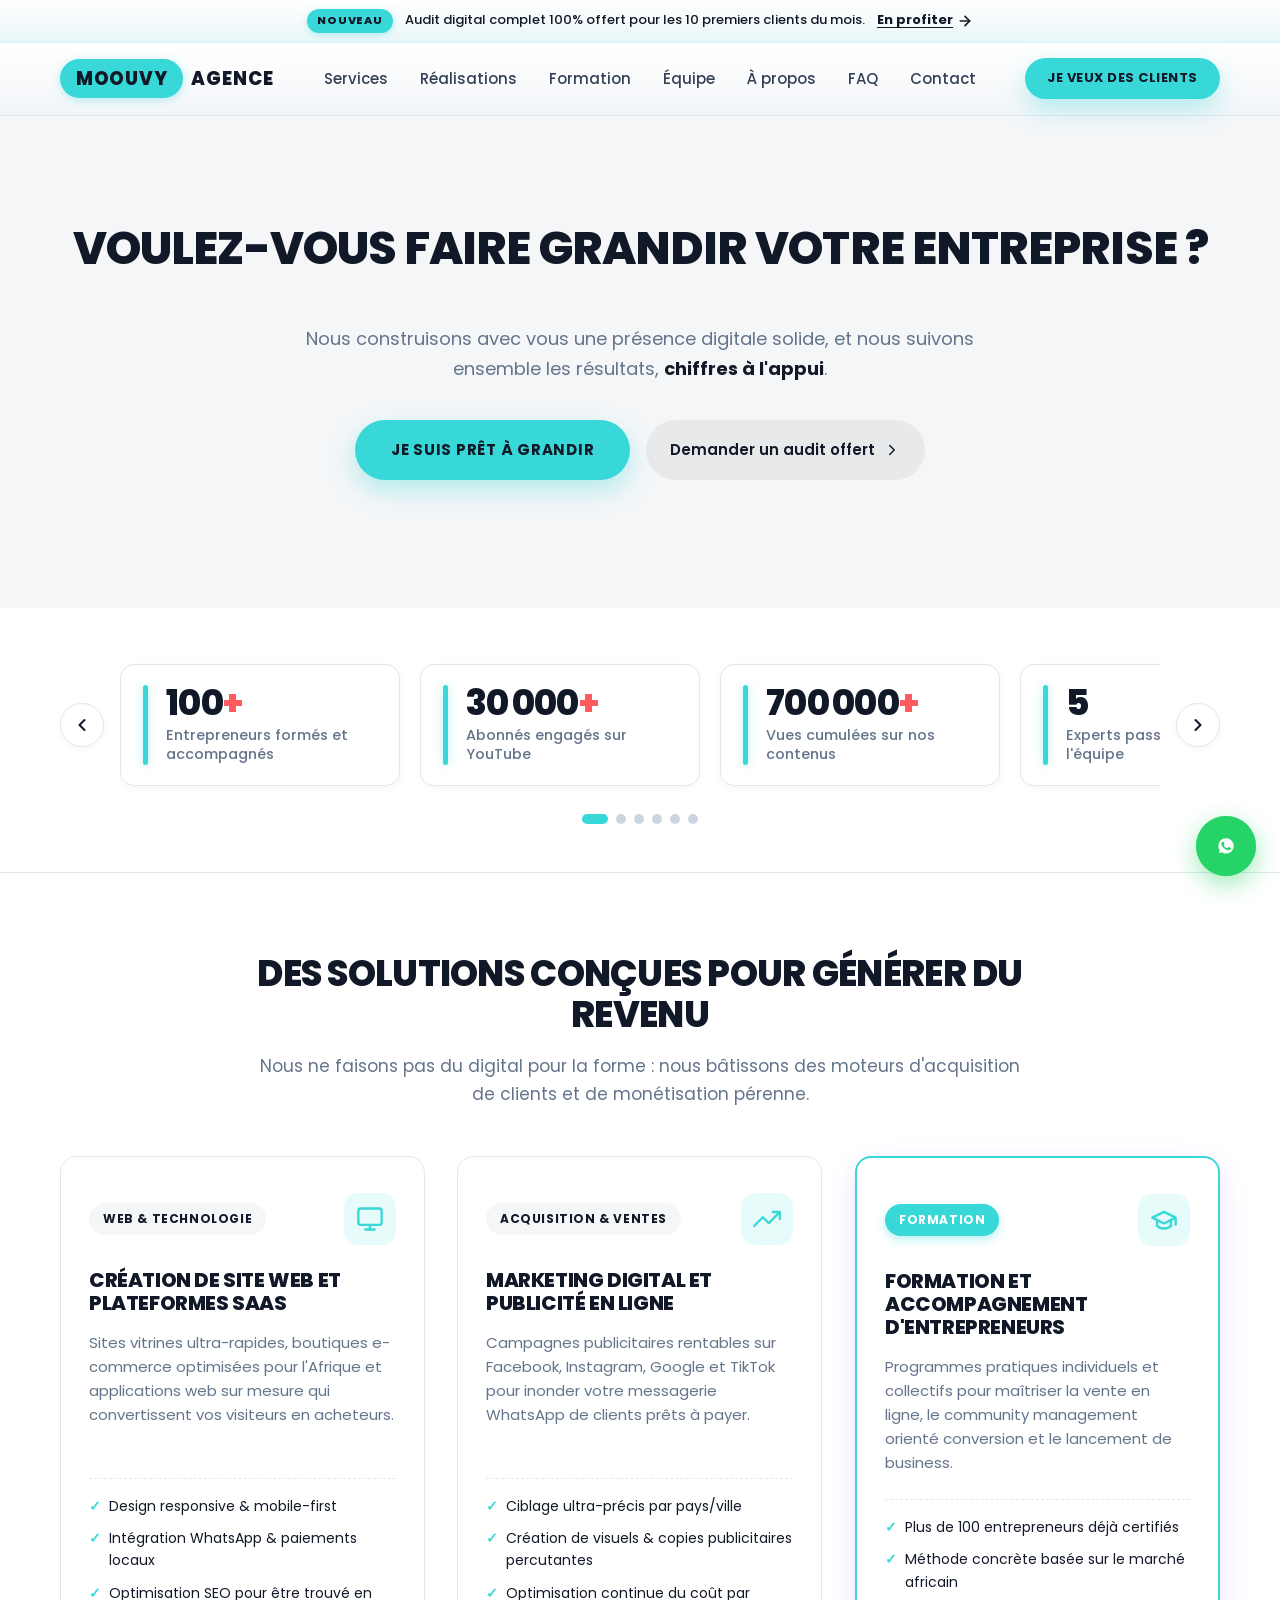
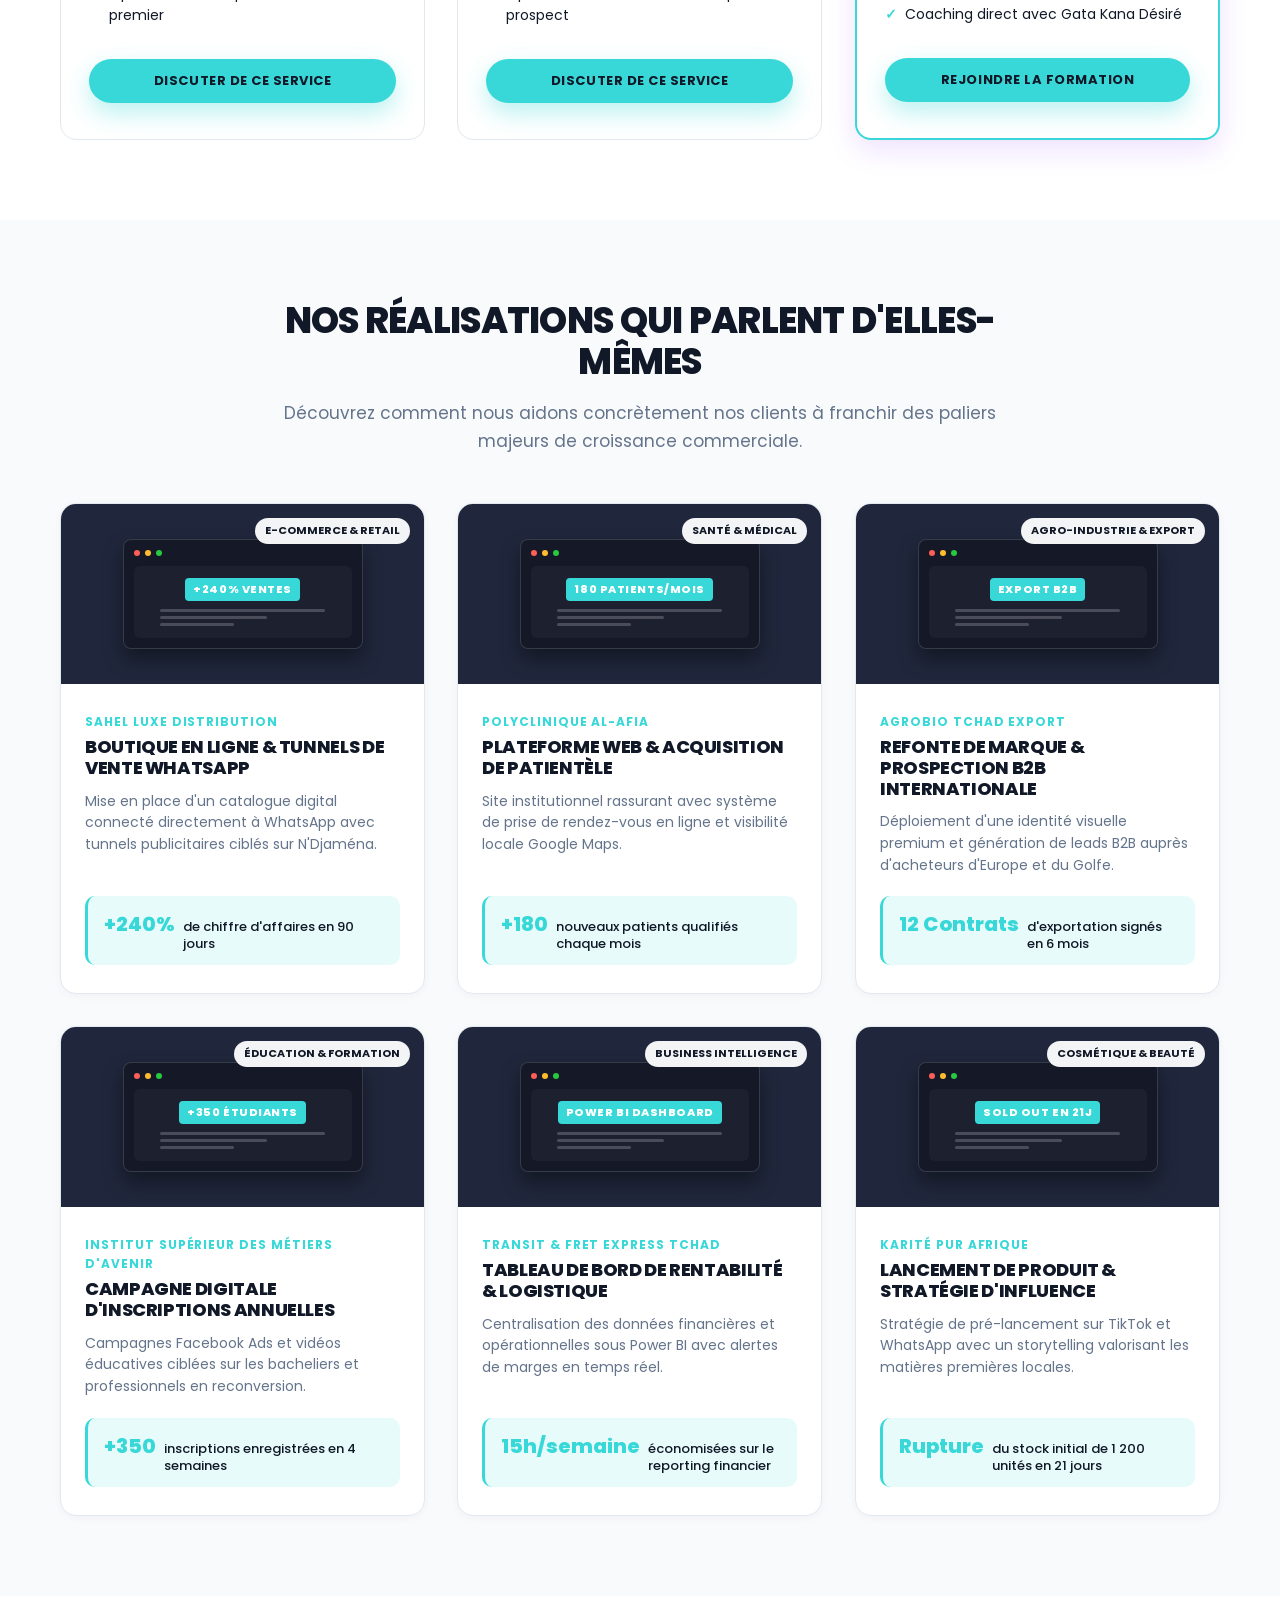
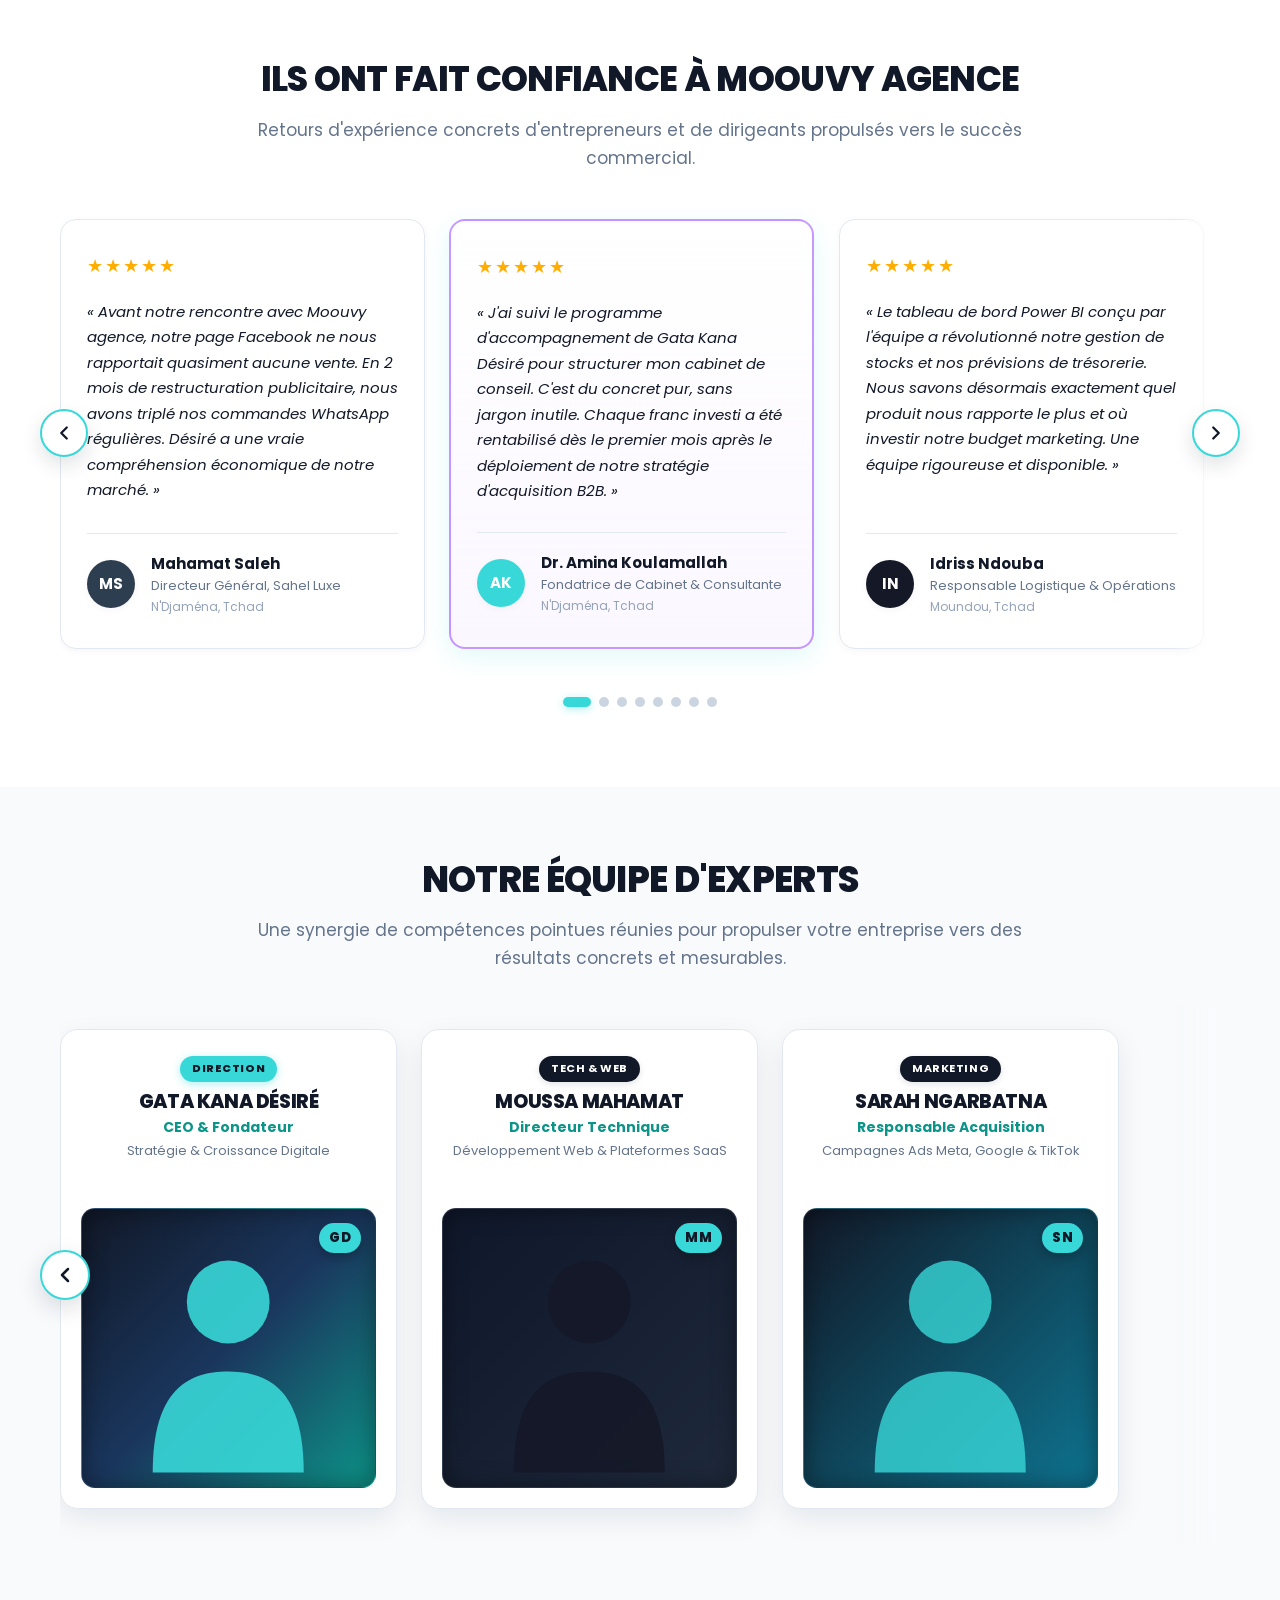
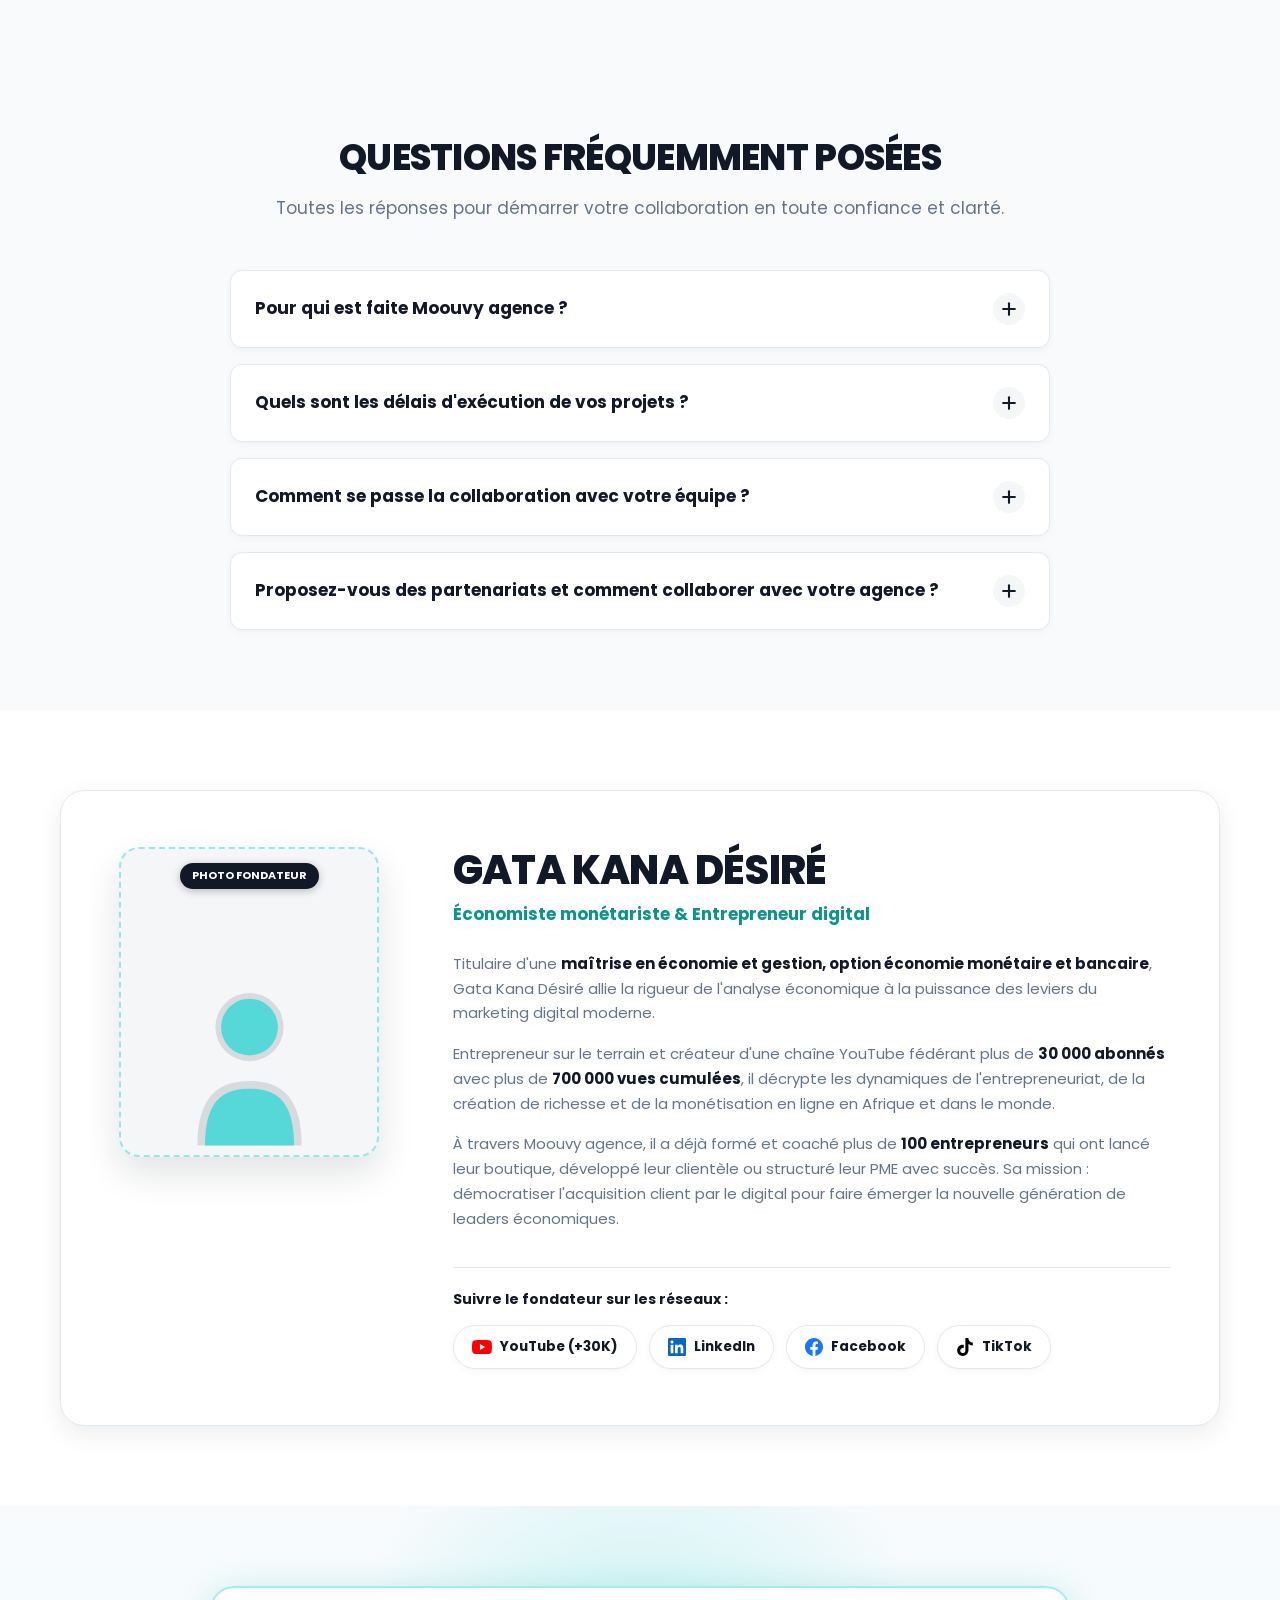
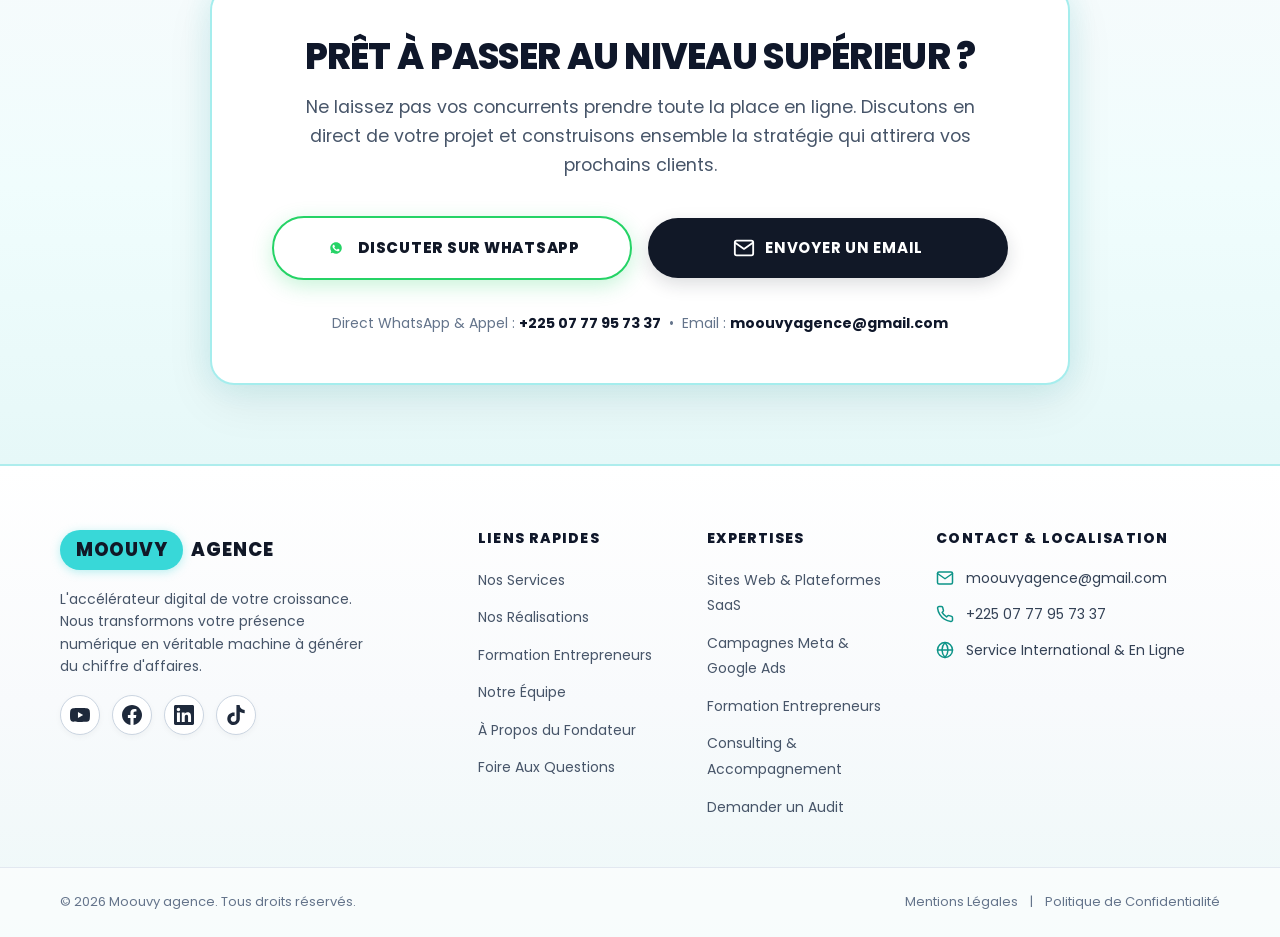
==== commit 0191de41: "feat(hero): ajout des nouveaux titres rotatifs et mise a jour du sous-titre officiel" ====
--- a/index.html
+++ b/index.html
@@ -154,7 +154,7 @@
           </h1>
 
           <p class="hero-subtitle">
-            Une équipe digitale qui a déjà aidé plus de <strong>100 entrepreneurs</strong> à lancer, structurer et développer leur activité avec des résultats mesurables.
+            Nous construisons avec vous une présence digitale solide, et nous suivons ensemble les résultats, <strong>chiffres à l'appui</strong>.
           </p>
 
           <div class="hero-cta-group">
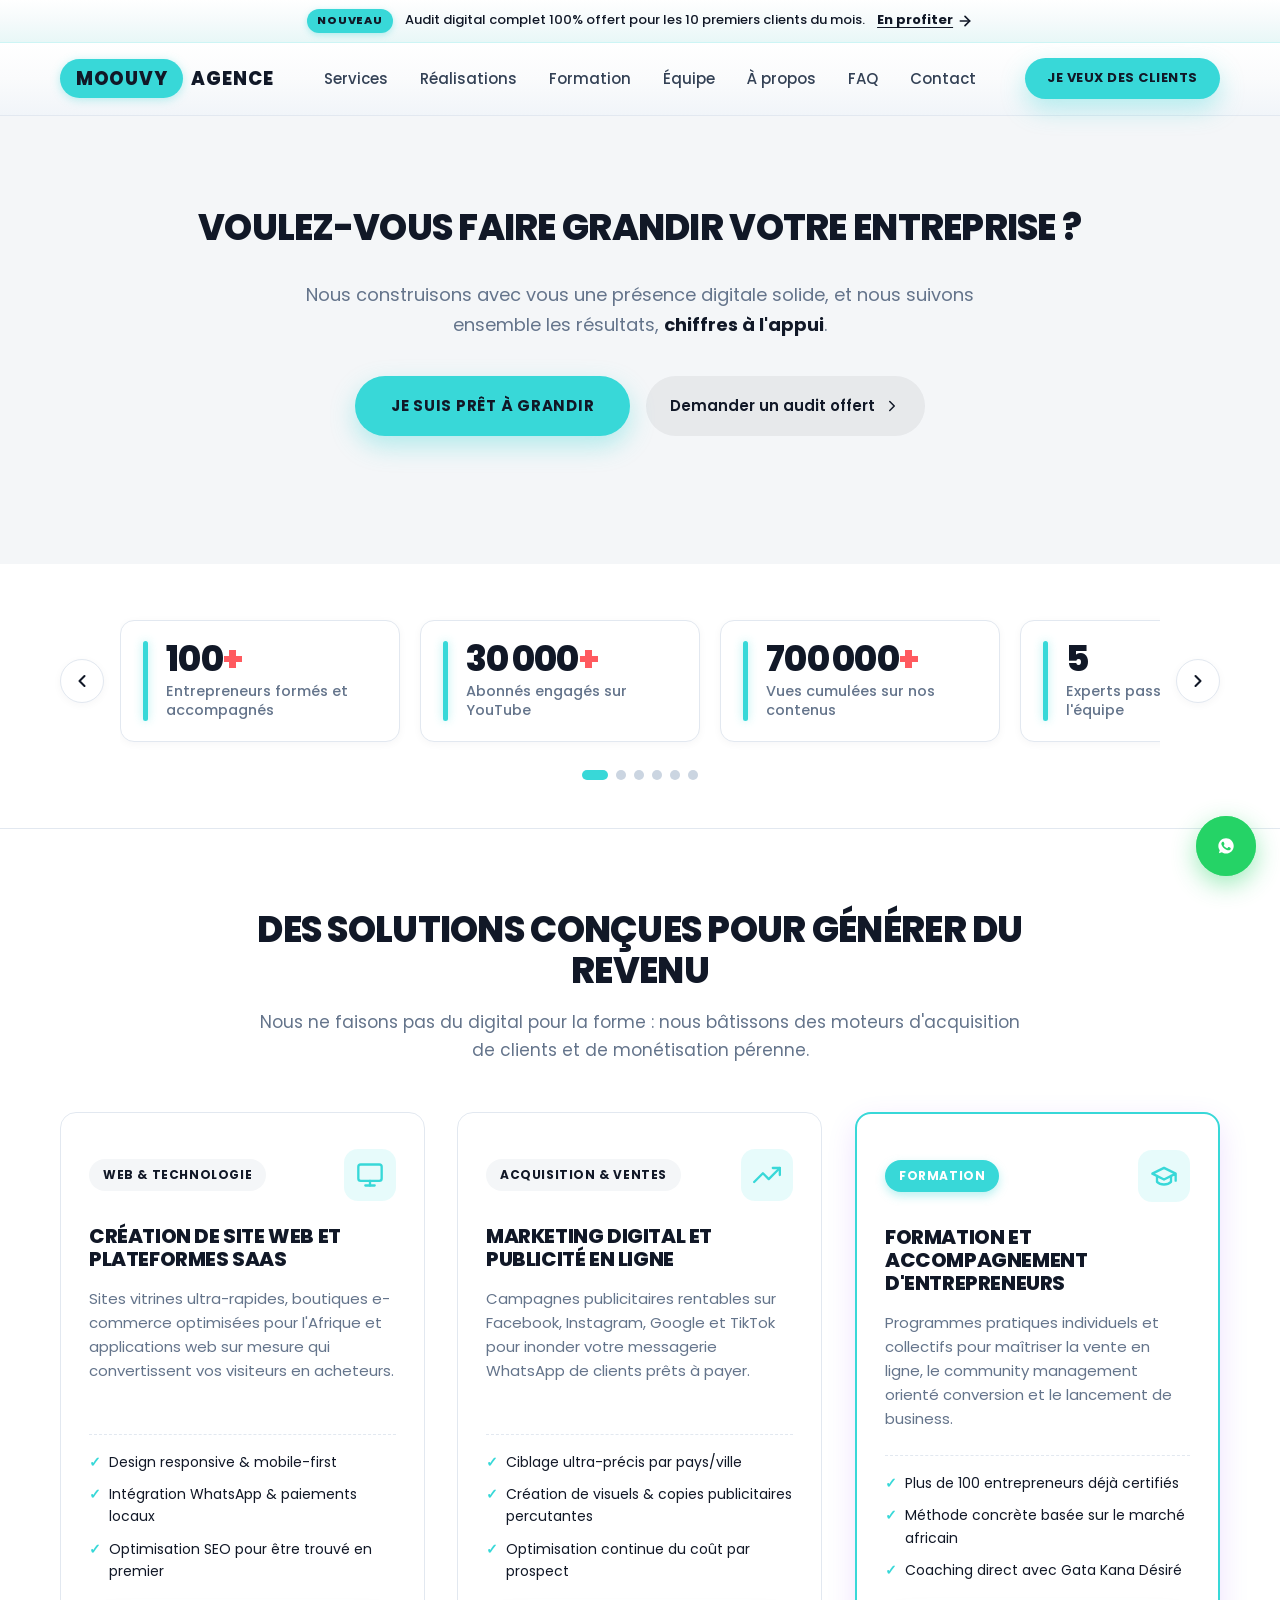
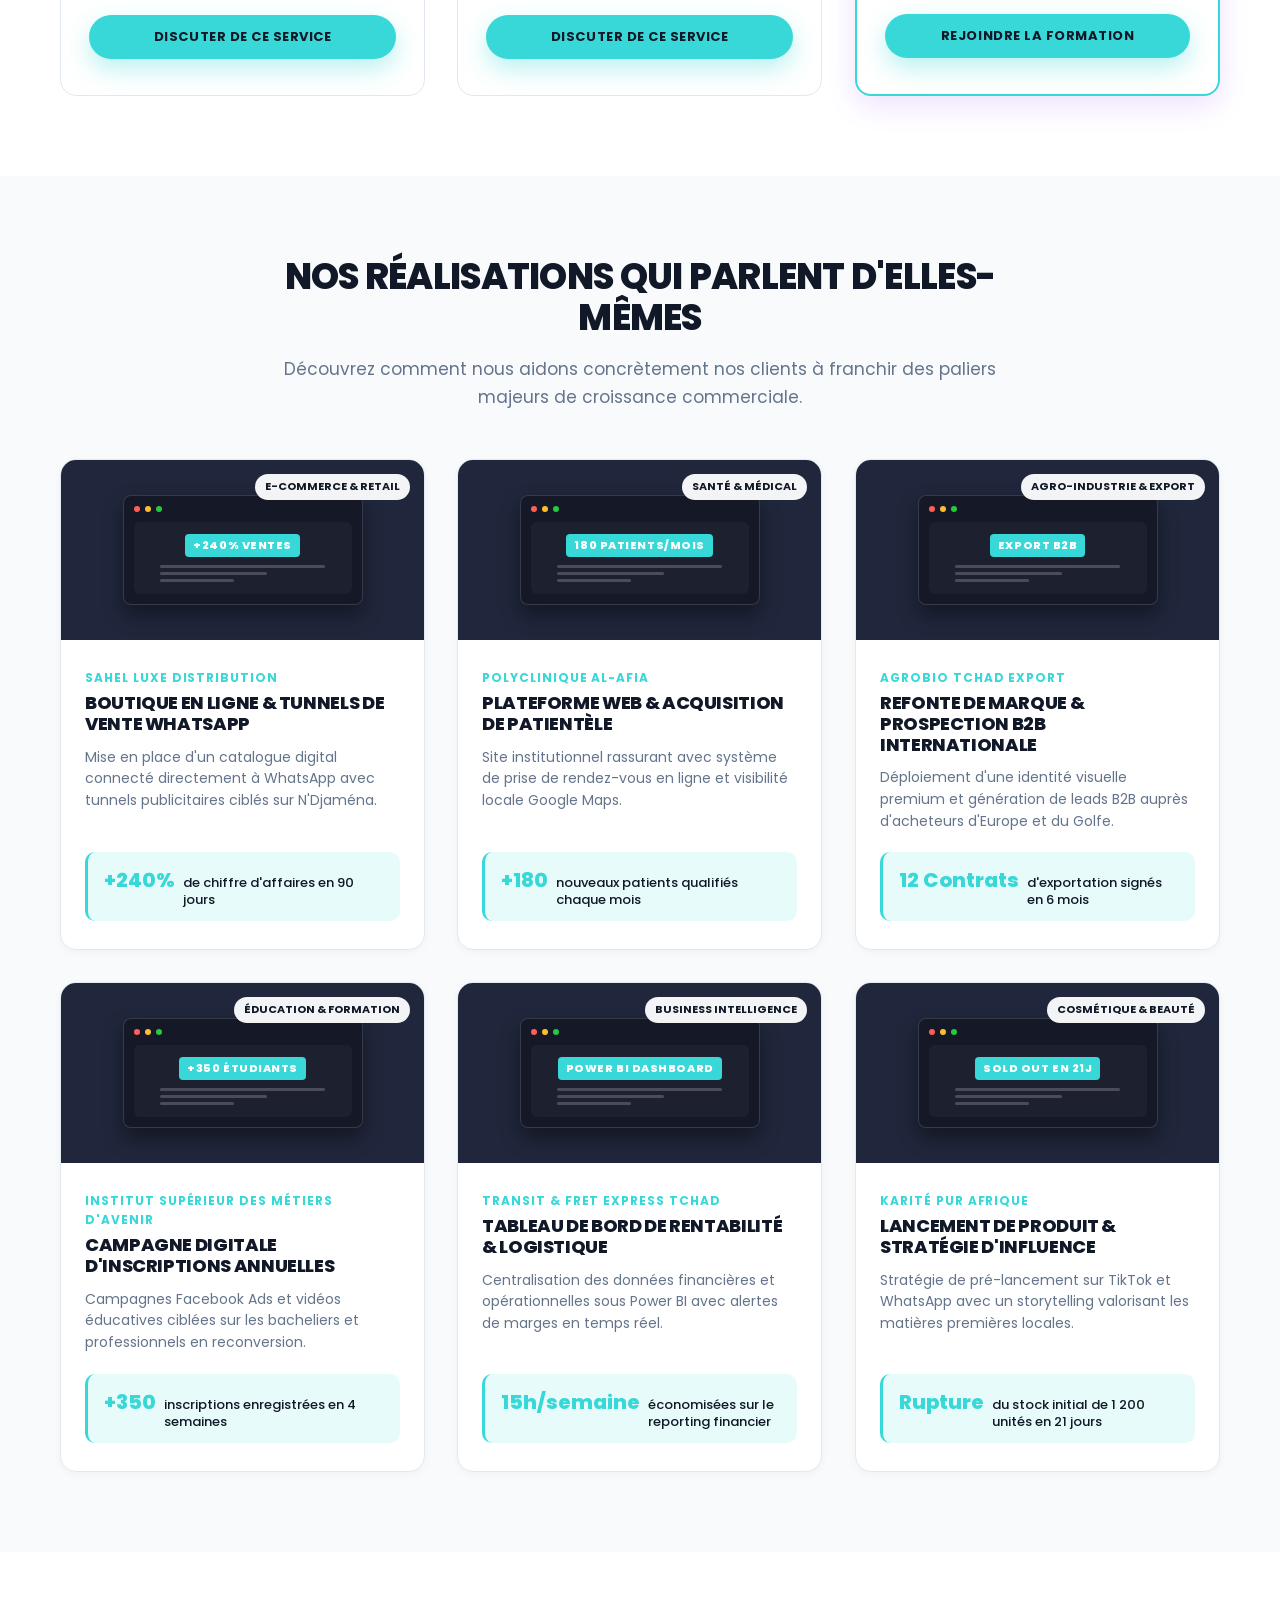
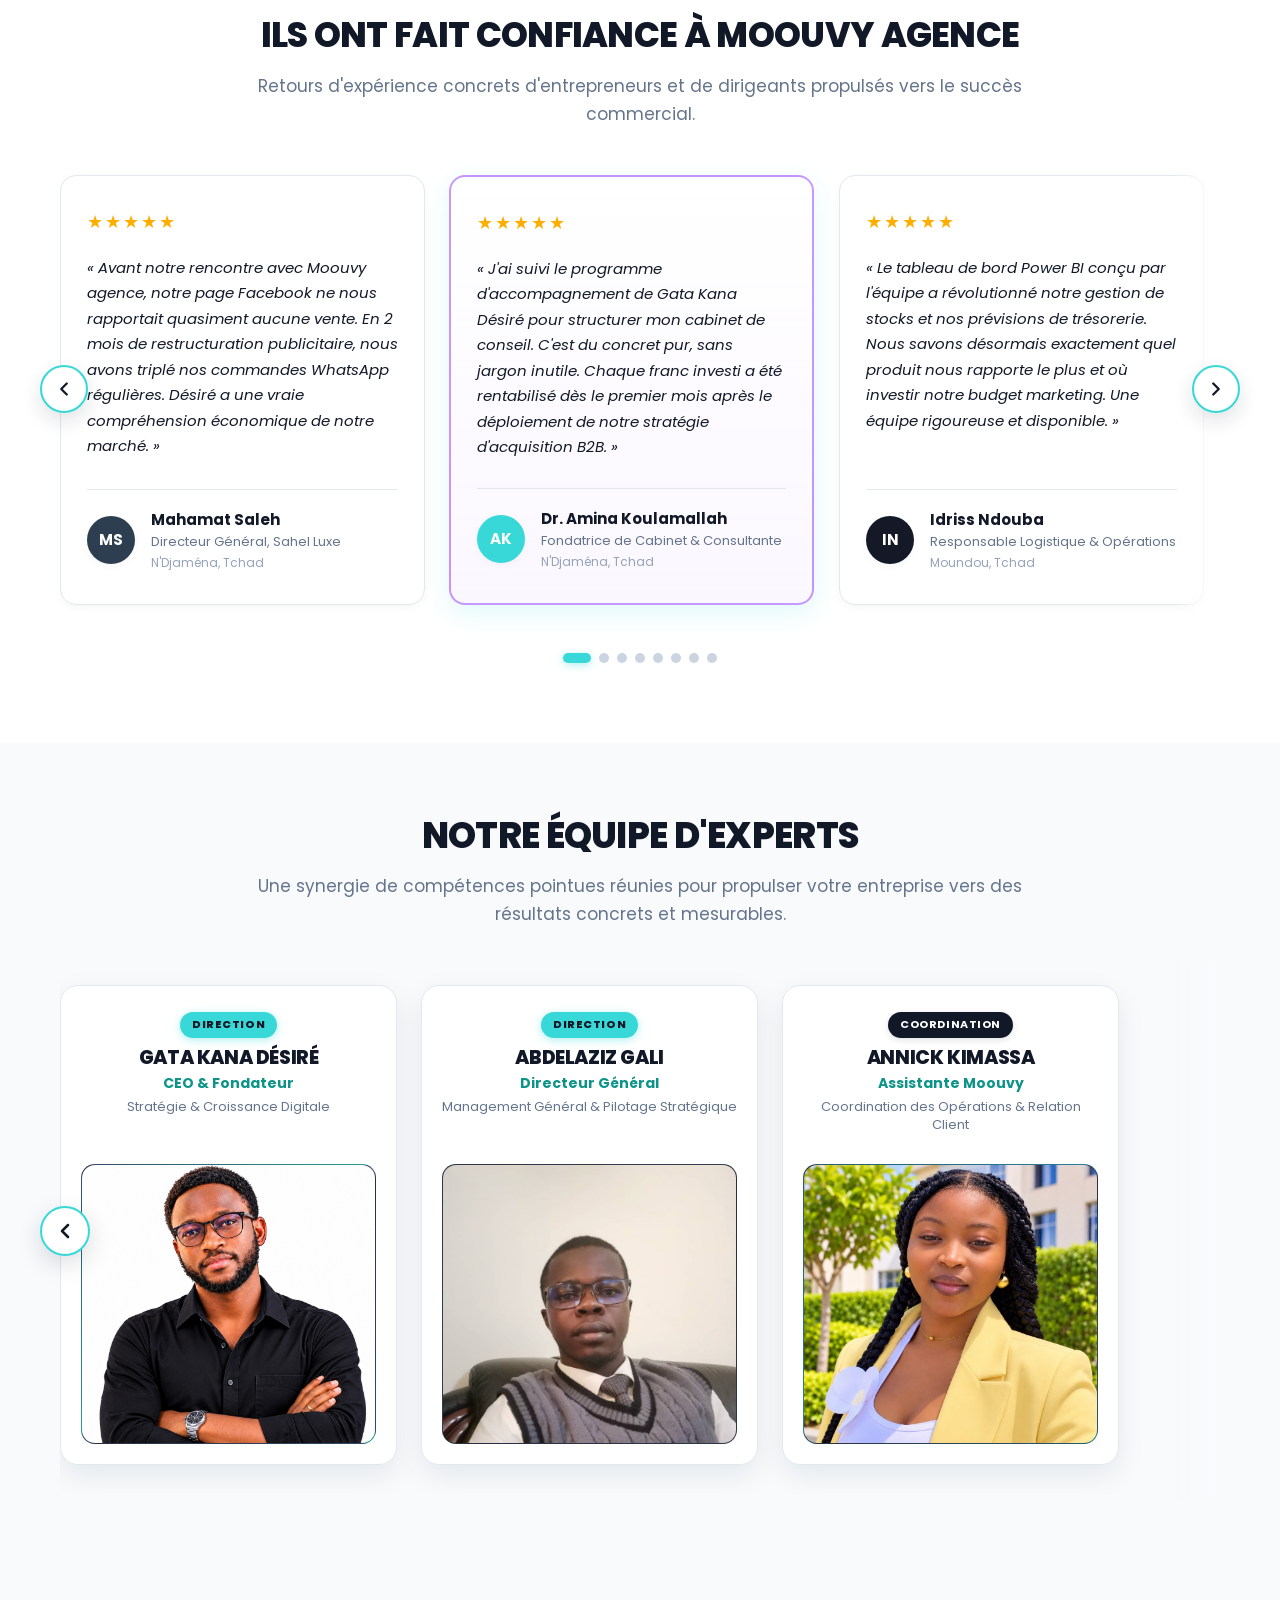
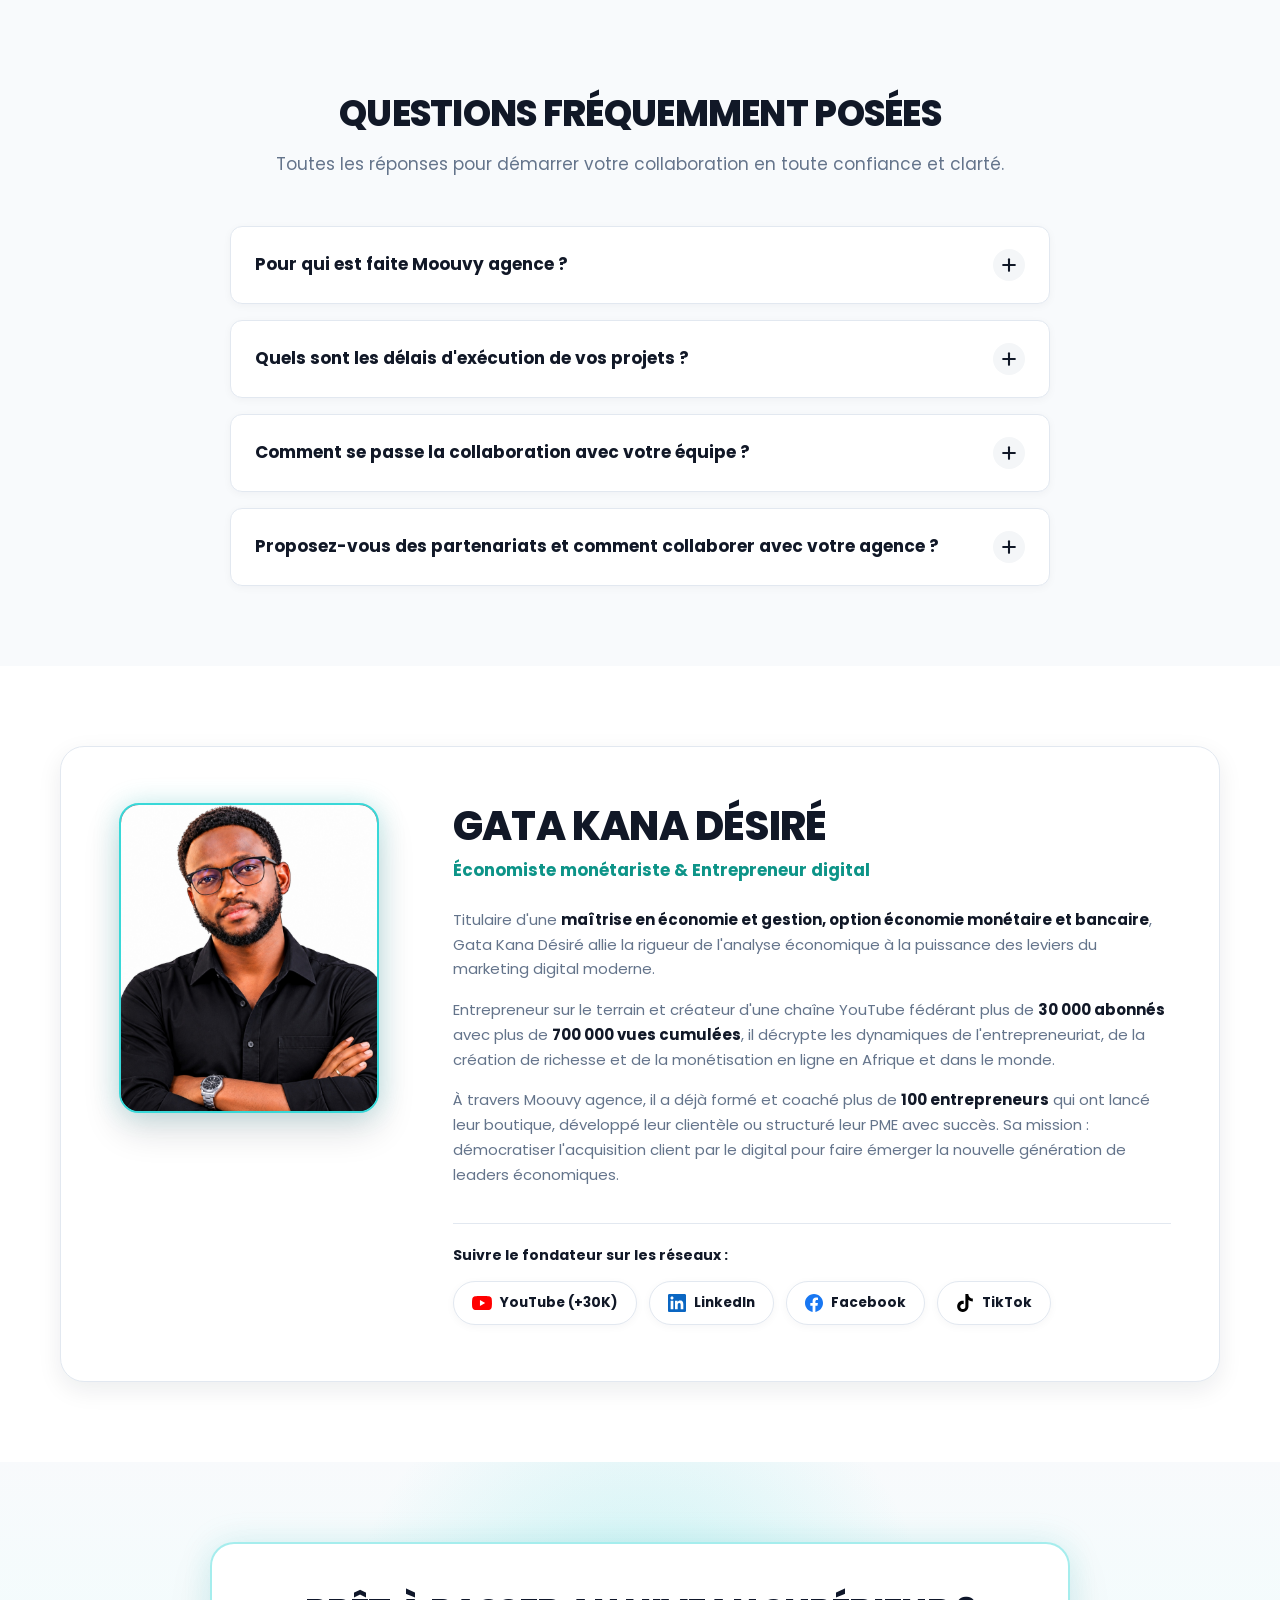
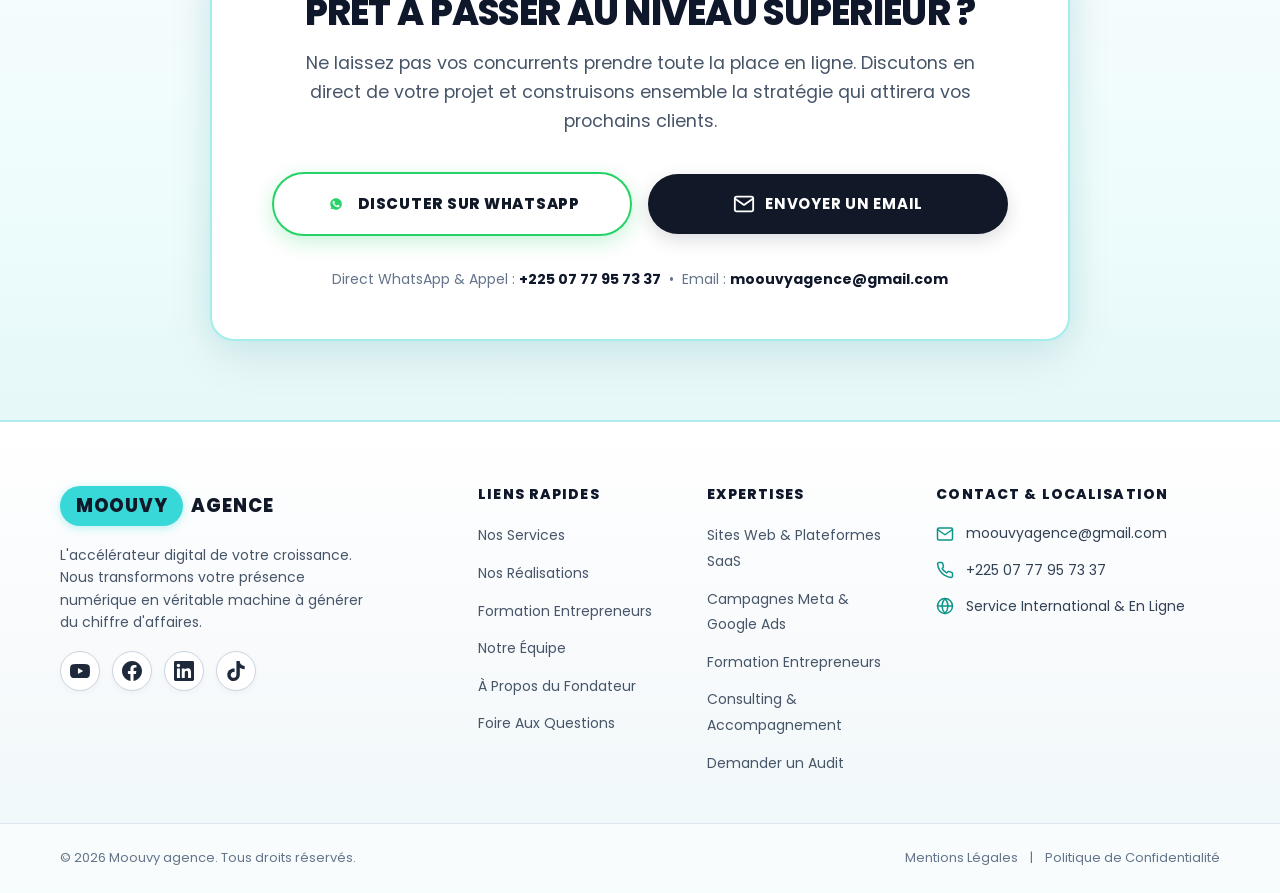
==== commit 725fc81b: "feat(team): integration des photos officielles et des roles cles (CEO, DG, Assistante)" ====
--- a/index.html
+++ b/index.html
@@ -800,64 +800,45 @@
                   <p class="team-role">CEO & Fondateur</p>
                   <span class="team-specialty">Stratégie & Croissance Digitale</span>
                 </div>
-                <!-- Cadre pleine largeur pour afficher toute l'image du profil -->
+                <!-- Cadre pleine largeur affichant toute la photo du profil -->
                 <div class="team-photo-frame avatar-team-1">
-                  <!-- Pour insérer une photo réelle : <img src="images/gata-kana-desire.jpg" alt="Gata Kana Désiré" class="team-full-photo"> -->
-                  <div class="team-full-silhouette">
-                    <svg viewBox="0 0 160 210" fill="none" class="team-silhouette-svg" aria-hidden="true">
-                      <circle cx="80" cy="55" r="34" fill="#38D8D8" fill-opacity="0.9"/>
-                      <path d="M18 195 C18 128, 46 112, 80 112 C114 112, 142 128, 142 195 Z" fill="#38D8D8" fill-opacity="0.9"/>
-                    </svg>
-                    <span class="team-silhouette-badge">GD</span>
-                  </div>
+                  <img src="images/gata-kana-desire.jpg" alt="Gata Kana Désiré - CEO et Fondateur de Moouvy agence" class="team-full-photo" loading="lazy">
                 </div>
               </article>
 
               <!-- ============================================================= -->
-              <!-- PROFIL 2 : MOUSSA MAHAMAT (Directeur Technique)                -->
+              <!-- PROFIL 2 : ABDELAZIZ GALI (Directeur Général)                  -->
               <!-- ============================================================= -->
-              <article class="team-card" data-index="1" aria-label="Profil de Moussa Mahamat">
+              <article class="team-card" data-index="1" aria-label="Profil d'Abdelaziz Gali">
                 <div class="team-card-header">
                   <div class="team-tag-row">
-                    <span class="team-tag">Tech & Web</span>
-                  </div>
-                  <h3 class="team-name">Moussa Mahamat</h3>
-                  <p class="team-role">Directeur Technique</p>
-                  <span class="team-specialty">Développement Web & Plateformes SaaS</span>
-                </div>
+                    <span class="team-tag tag-leader">Direction</span>
+                  </div>
+                  <h3 class="team-name">Abdelaziz Gali</h3>
+                  <p class="team-role">Directeur Général</p>
+                  <span class="team-specialty">Management Général & Pilotage Stratégique</span>
+                </div>
+                <!-- Cadre pleine largeur affichant toute la photo du profil -->
                 <div class="team-photo-frame avatar-team-2">
-                  <!-- Pour insérer une photo réelle : <img src="images/moussa-mahamat.jpg" alt="Moussa Mahamat" class="team-full-photo"> -->
-                  <div class="team-full-silhouette">
-                    <svg viewBox="0 0 160 210" fill="none" class="team-silhouette-svg" aria-hidden="true">
-                      <circle cx="80" cy="55" r="34" fill="#141827" fill-opacity="0.9"/>
-                      <path d="M18 195 C18 128, 46 112, 80 112 C114 112, 142 128, 142 195 Z" fill="#141827" fill-opacity="0.9"/>
-                    </svg>
-                    <span class="team-silhouette-badge">MM</span>
-                  </div>
+                  <img src="images/abdelaziz-gali.jpg" alt="Abdelaziz Gali - Directeur Général de Moouvy agence" class="team-full-photo" loading="lazy">
                 </div>
               </article>
 
               <!-- ============================================================= -->
-              <!-- PROFIL 3 : SARAH NGARBATNA (Responsable Acquisition)           -->
+              <!-- PROFIL 3 : ANNICK KIMASSA (Assistante Moouvy)                  -->
               <!-- ============================================================= -->
-              <article class="team-card" data-index="2" aria-label="Profil de Sarah Ngarbatna">
+              <article class="team-card" data-index="2" aria-label="Profil d'Annick Kimassa">
                 <div class="team-card-header">
                   <div class="team-tag-row">
-                    <span class="team-tag">Marketing</span>
-                  </div>
-                  <h3 class="team-name">Sarah Ngarbatna</h3>
-                  <p class="team-role">Responsable Acquisition</p>
-                  <span class="team-specialty">Campagnes Ads Meta, Google & TikTok</span>
-                </div>
+                    <span class="team-tag">Coordination</span>
+                  </div>
+                  <h3 class="team-name">Annick Kimassa</h3>
+                  <p class="team-role">Assistante Moouvy</p>
+                  <span class="team-specialty">Coordination des Opérations & Relation Client</span>
+                </div>
+                <!-- Cadre pleine largeur affichant toute la photo du profil -->
                 <div class="team-photo-frame avatar-team-3">
-                  <!-- Pour insérer une photo réelle : <img src="images/sarah-ngarbatna.jpg" alt="Sarah Ngarbatna" class="team-full-photo"> -->
-                  <div class="team-full-silhouette">
-                    <svg viewBox="0 0 160 210" fill="none" class="team-silhouette-svg" aria-hidden="true">
-                      <circle cx="80" cy="55" r="34" fill="#38D8D8" fill-opacity="0.8"/>
-                      <path d="M18 195 C18 128, 46 112, 80 112 C114 112, 142 128, 142 195 Z" fill="#38D8D8" fill-opacity="0.8"/>
-                    </svg>
-                    <span class="team-silhouette-badge">SN</span>
-                  </div>
+                  <img src="images/annick-kimassa.jpg" alt="Annick Kimassa - Assistante de Moouvy agence" class="team-full-photo" loading="lazy">
                 </div>
               </article>
 
@@ -1104,19 +1085,7 @@
           <!-- Colonne Visuelle Fondateur (alignée proprement en haut) -->
           <div class="founder-visual founder-visual-top">
             <div class="founder-photo-frame">
-              <!-- Espace réservé propre facilement remplaçable par vraie photo -->
-              <!-- Pour insérer la vraie photo : <img src="images/gata-kana-desire.jpg" alt="Gata Kana Désiré" class="founder-img"> -->
-              <div class="founder-photo-placeholder">
-                <svg viewBox="0 0 160 190" fill="none" class="founder-svg" aria-hidden="true">
-                  <circle cx="80" cy="55" r="36" fill="#141827" fill-opacity="0.12"/>
-                  <path d="M25 180 C25 125, 50 112, 80 112 C110 112, 135 125, 135 180 Z" fill="#141827" fill-opacity="0.12"/>
-                  <circle cx="80" cy="55" r="30" fill="#38D8D8" fill-opacity="0.8"/>
-                  <path d="M33 180 C33 130, 54 120, 80 120 C106 120, 127 130, 127 180 Z" fill="#38D8D8" fill-opacity="0.8"/>
-                </svg>
-                <div class="photo-replace-hint">
-                  <span>Photo Fondateur</span>
-                </div>
-              </div>
+              <img src="images/gata-kana-desire.jpg" alt="Gata Kana Désiré - CEO et Fondateur de Moouvy agence" class="founder-img" loading="lazy">
             </div>
           </div>
 
--- a/style.css
+++ b/style.css
@@ -609,19 +609,21 @@
   letter-spacing: 0.05em;
 }
 
-/* Titre ÉNORME, MAJUSCULES & Rotateur de questions */
+/* Titre principal & Rotateur de questions (Équilibré et raffiné) */
 .hero-title {
-  font-size: 2.25rem;
+  font-size: 1.65rem;
   font-weight: var(--font-weight-extrabold);
   text-transform: uppercase;
   color: var(--color-night-blue);
-  line-height: 1.15;
-  letter-spacing: -0.03em;
-  margin-bottom: 24px;
-  min-height: 2.3em;
+  line-height: 1.25;
+  letter-spacing: -0.02em;
+  margin-bottom: 20px;
+  min-height: 1.8em;
   display: flex;
   align-items: center;
   justify-content: center;
+  text-align: center;
+  max-width: 820px;
 }
 
 .hero-rotator-wrapper {
@@ -2102,9 +2104,9 @@
   width: 240px;
   height: 290px;
   border-radius: 20px;
-  background-color: var(--color-hero-bg);
-  box-shadow: var(--shadow-lg);
-  border: 2px dashed rgba(56, 216, 216, 0.5);
+  background-color: var(--color-night-blue);
+  box-shadow: 0 16px 36px rgba(17, 24, 39, 0.16), 0 0 24px rgba(56, 216, 216, 0.25);
+  border: 2px solid var(--color-primary);
   display: flex;
   align-items: center;
   justify-content: center;
@@ -2112,32 +2114,12 @@
   overflow: hidden;
 }
 
-.founder-photo-placeholder {
+.founder-img {
   width: 100%;
   height: 100%;
-  display: flex;
-  flex-direction: column;
-  align-items: center;
-  justify-content: flex-end;
-  position: relative;
-}
-
-.founder-svg {
-  width: 155px;
-  height: 180px;
-}
-
-.photo-replace-hint {
-  position: absolute;
-  top: 14px;
-  background-color: var(--color-night-blue);
-  color: var(--color-white);
-  font-size: 0.6875rem;
-  font-weight: var(--font-weight-bold);
-  padding: 4px 12px;
-  border-radius: var(--radius-pill);
-  text-transform: uppercase;
-  box-shadow: 0 2px 8px rgba(0,0,0,0.25);
+  object-fit: cover;
+  object-position: top center;
+  display: block;
 }
 
 .founder-content {
@@ -2751,7 +2733,8 @@
   }
 
   .hero-title {
-    font-size: 3rem;
+    font-size: 2rem;
+    line-height: 1.25;
   }
 
   .form-row {
@@ -2822,11 +2805,11 @@
     width: 100%;
   }
 
-  /* Titre sur une seule ligne sur desktop comme demandé */
+  /* Titre proportionné et élégant sur desktop */
   .hero-title {
-    font-size: clamp(2rem, 2.7vw, 2.85rem);
-    white-space: nowrap;
+    font-size: clamp(1.85rem, 2.1vw, 2.25rem);
     letter-spacing: -0.02em;
+    max-width: 860px;
   }
 
   .stats-grid {
@@ -2880,7 +2863,7 @@
 /* --- Grand Desktop (1280px et +) --- */
 @media (min-width: 1280px) {
   .hero-title {
-    font-size: 2.85rem;
-    white-space: nowrap;
-  }
-}
+    font-size: 2.25rem;
+    max-width: 900px;
+  }
+}
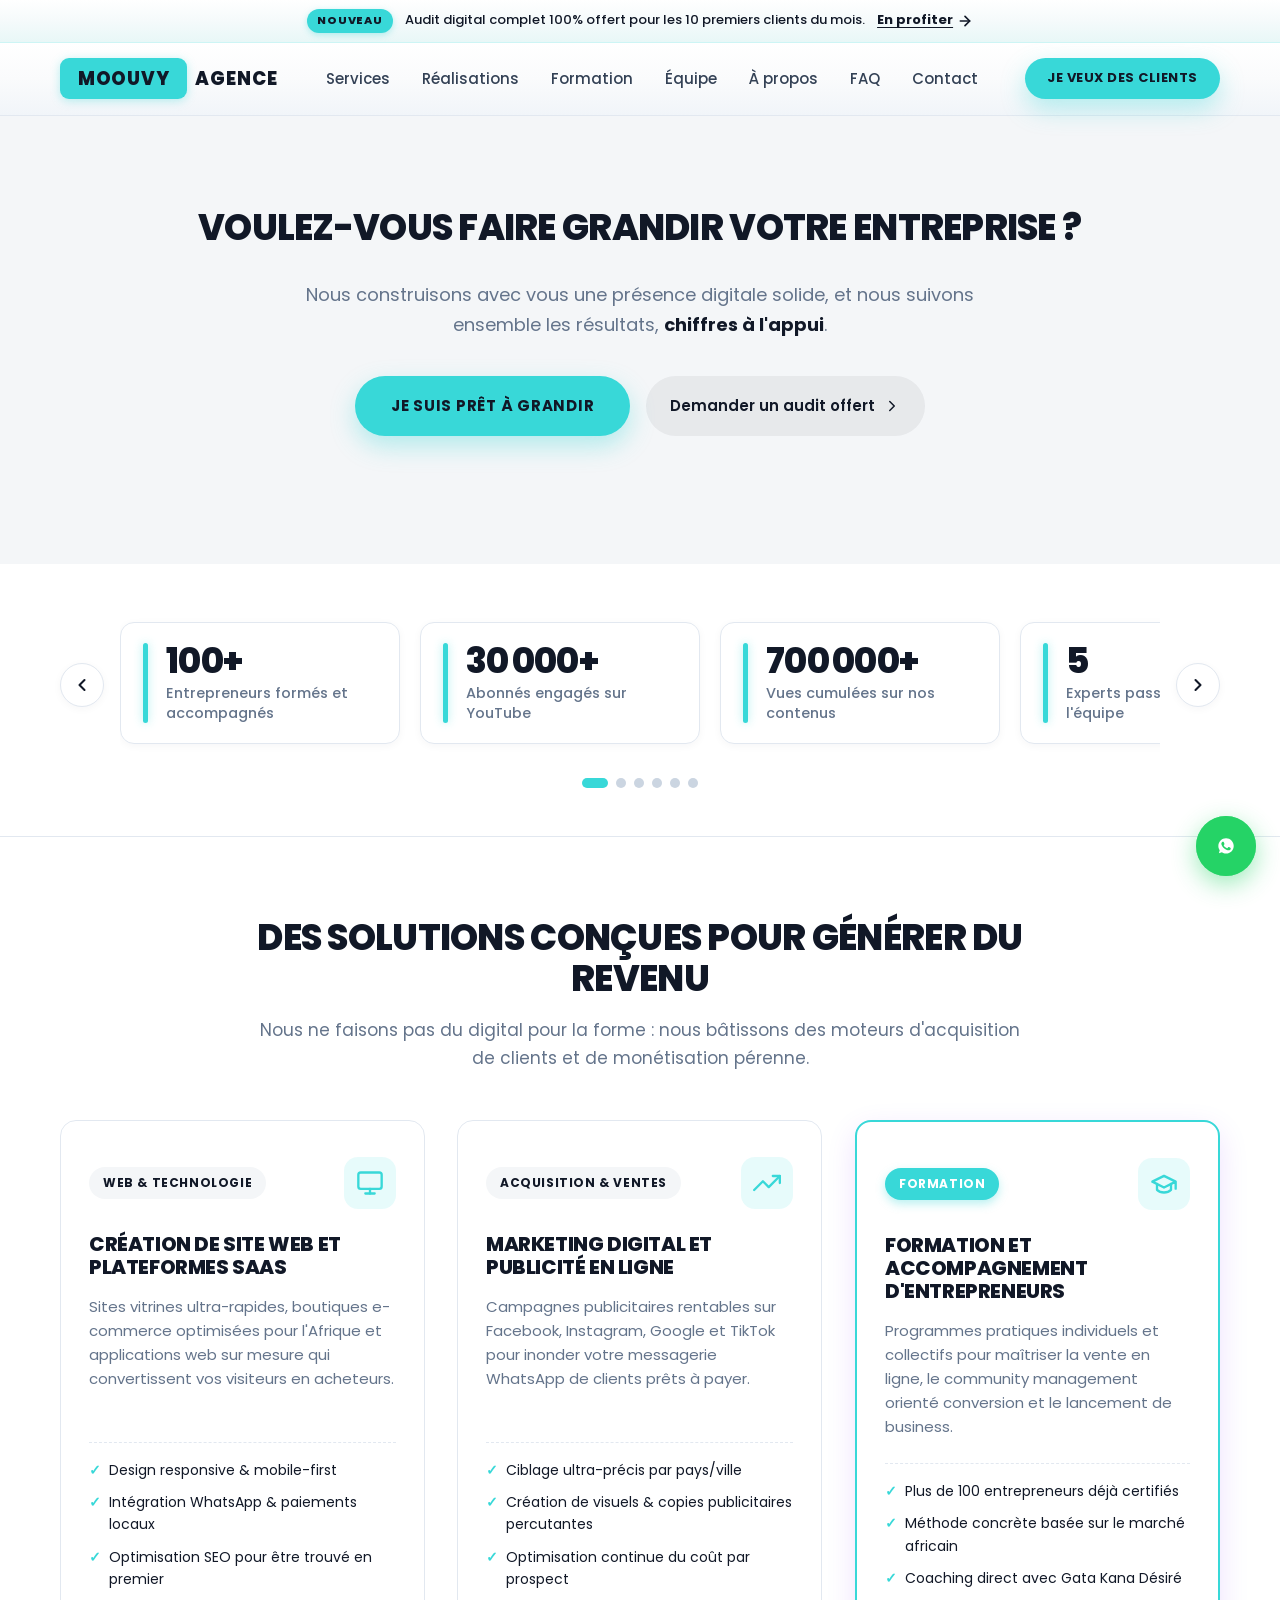
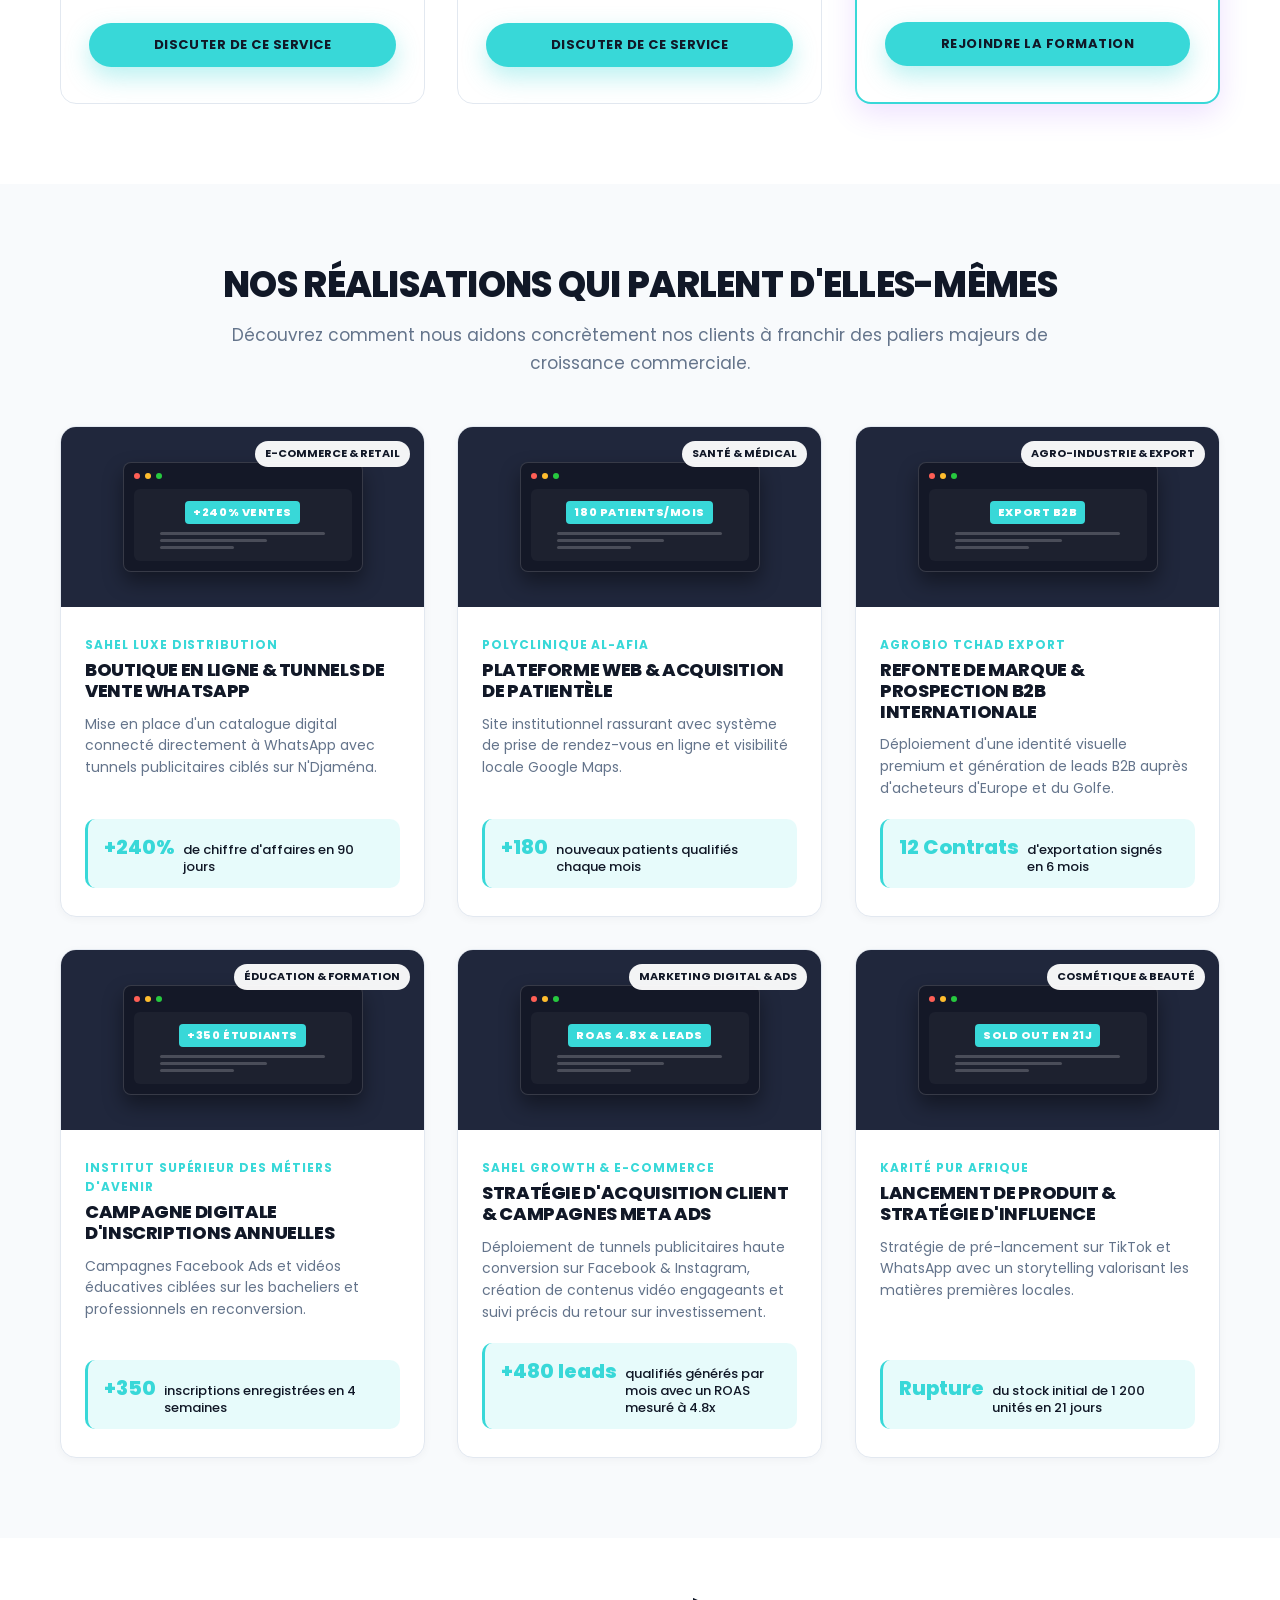
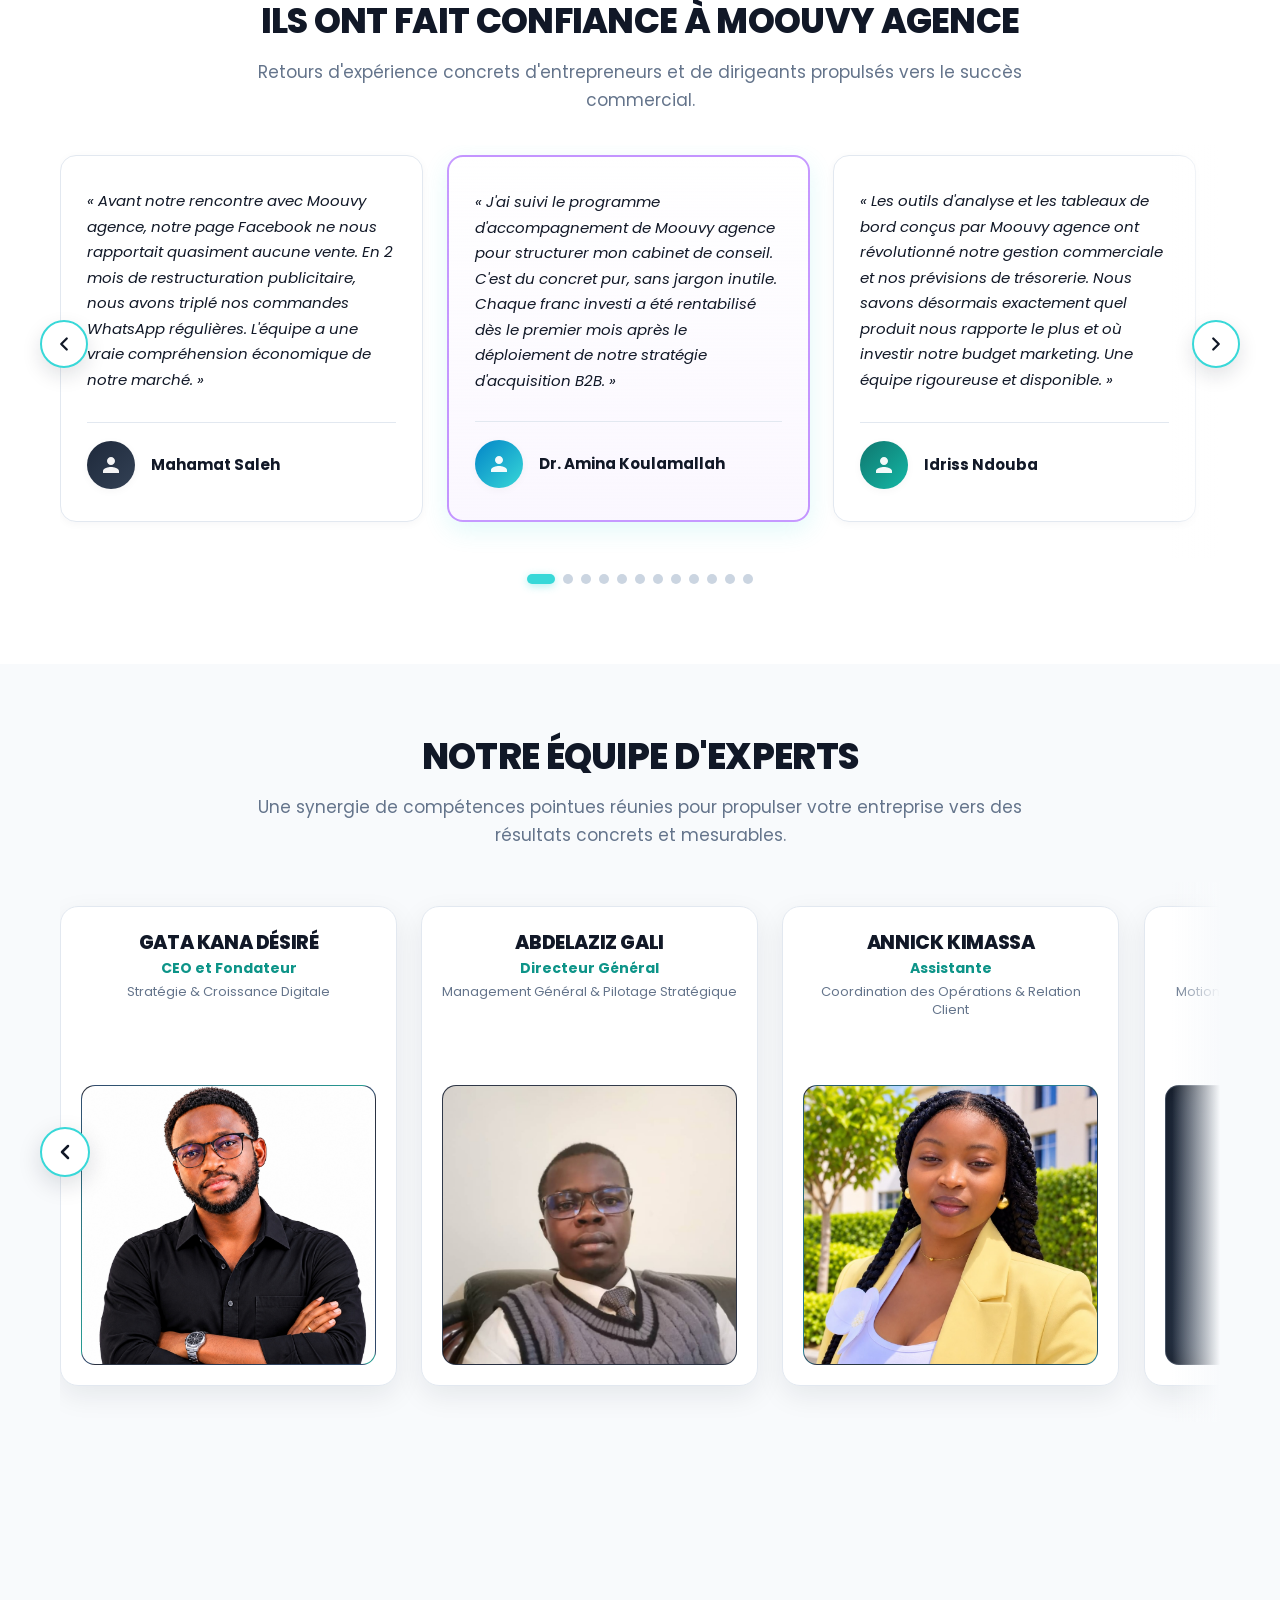
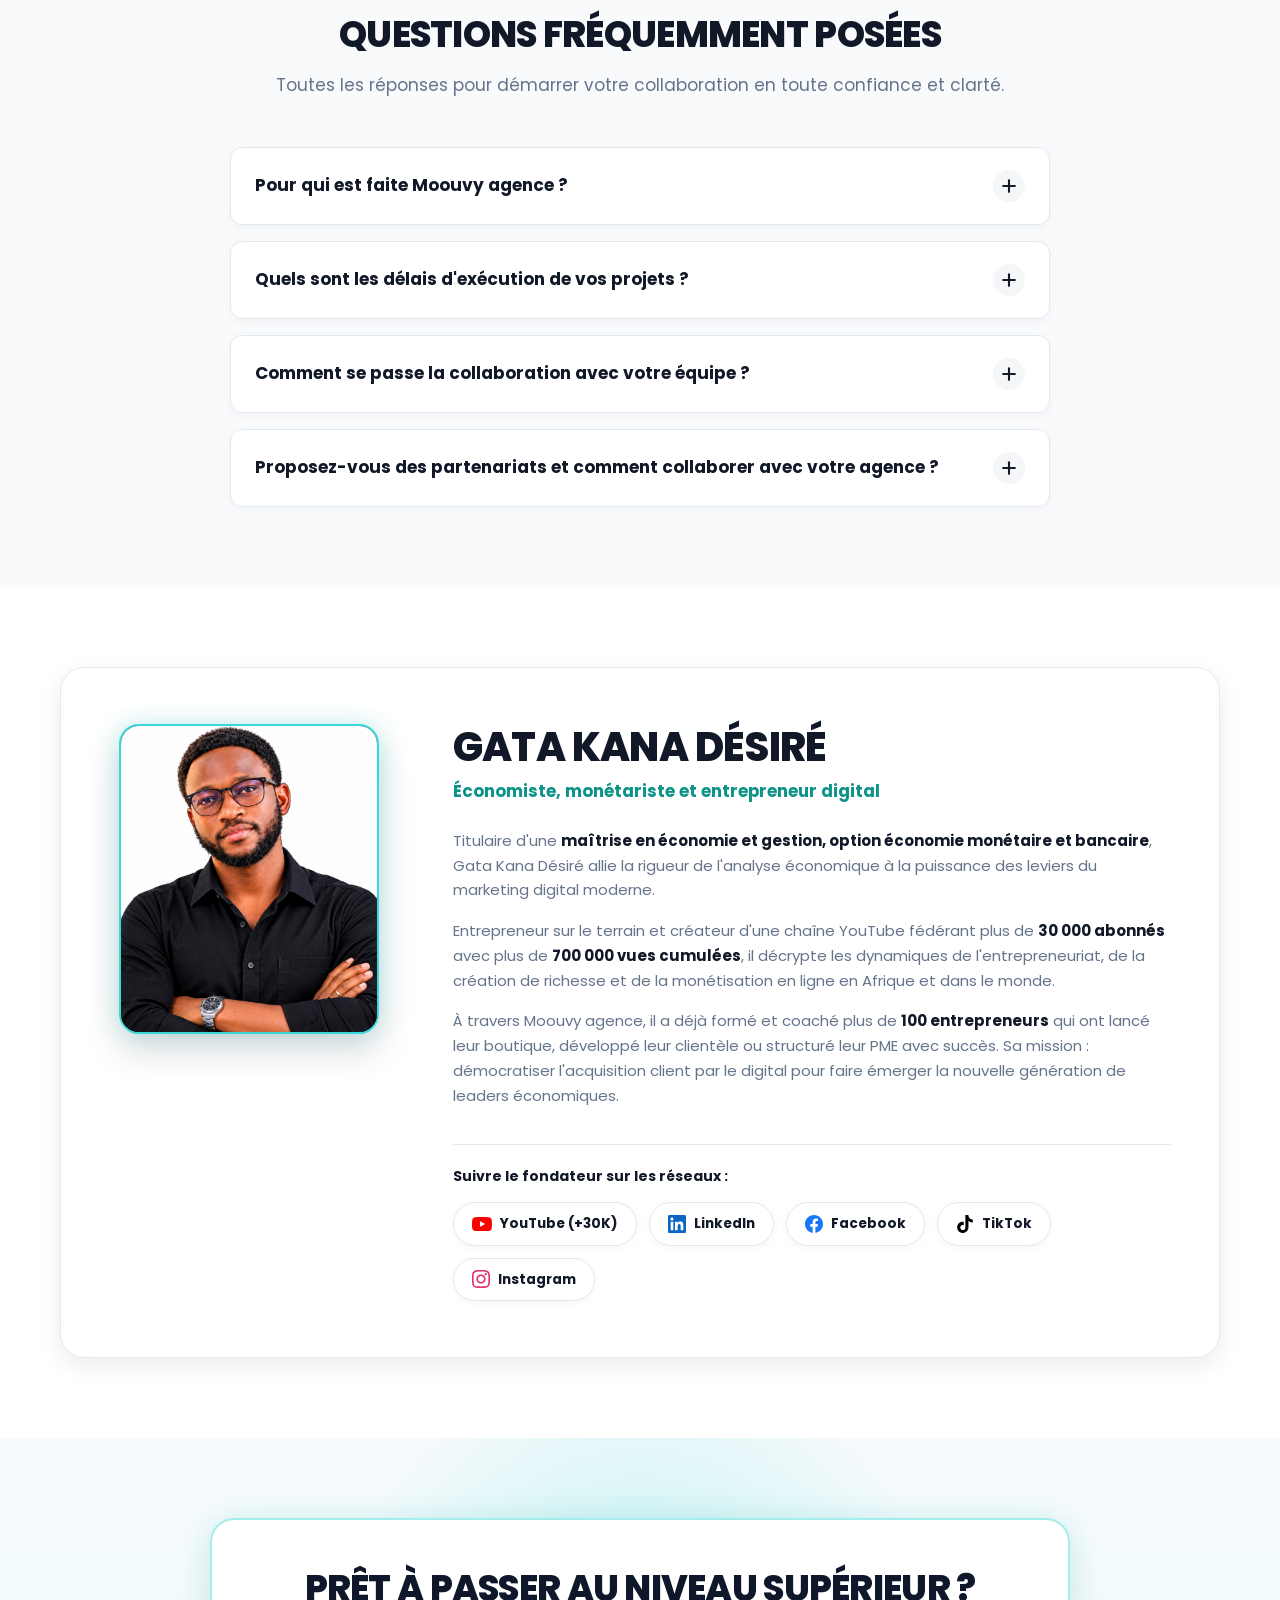
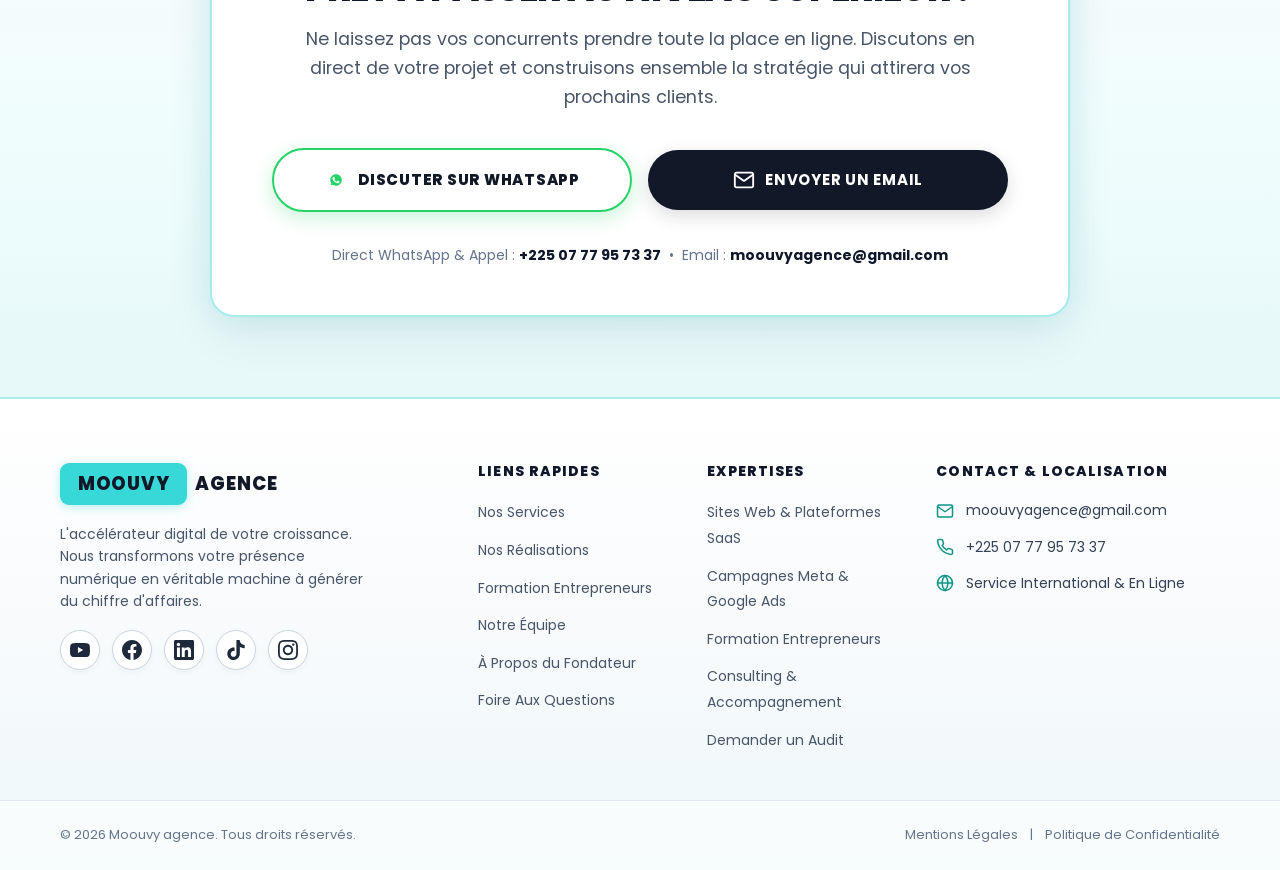
==== commit b950eac0: "feat: logo rectangle epure, zoom survol stats/temoignages, 12 avis clients, equipe sans badges et in" ====
--- a/index.html
+++ b/index.html
@@ -375,7 +375,7 @@
     <section class="section-portfolio" id="realisations">
       <div class="container">
         <div class="section-heading text-center">
-          <h2 class="section-title">NOS RÉALISATIONS QUI PARLENT D'ELLES-MÊMES</h2>
+          <h2 class="section-title">NOS RÉALISATIONS QUI PARLENT <span style="white-space: nowrap;">D'ELLES-MÊMES</span></h2>
           <p class="section-description">
             Découvrez comment nous aidons concrètement nos clients à franchir des paliers majeurs de croissance commerciale.
           </p>
@@ -507,23 +507,23 @@
                   <span class="dot red"></span><span class="dot yellow"></span><span class="dot green"></span>
                 </div>
                 <div class="mockup-content">
-                  <div class="mockup-badge">POWER BI DASHBOARD</div>
+                  <div class="mockup-badge">ROAS 4.8X & LEADS</div>
                   <div class="mockup-wireframe-lines">
                     <span></span><span></span><span></span>
                   </div>
                 </div>
               </div>
-              <span class="portfolio-tag">Business Intelligence</span>
+              <span class="portfolio-tag">Marketing Digital & Ads</span>
             </div>
             <div class="portfolio-body">
-              <span class="portfolio-client">Transit & Fret Express Tchad</span>
-              <h3 class="portfolio-title">Tableau de bord de rentabilité & logistique</h3>
+              <span class="portfolio-client">Sahel Growth & E-Commerce</span>
+              <h3 class="portfolio-title">Stratégie d'acquisition client & campagnes Meta Ads</h3>
               <p class="portfolio-desc">
-                Centralisation des données financières et opérationnelles sous Power BI avec alertes de marges en temps réel.
+                Déploiement de tunnels publicitaires haute conversion sur Facebook & Instagram, création de contenus vidéo engageants et suivi précis du retour sur investissement.
               </p>
               <div class="portfolio-result">
-                <span class="result-number">15h/semaine</span>
-                <span class="result-label">économisées sur le reporting financier</span>
+                <span class="result-number">+480 leads</span>
+                <span class="result-label">qualifiés générés par mois avec un ROAS mesuré à 4.8x</span>
               </div>
             </div>
           </article>
@@ -593,144 +593,204 @@
               
               <!-- Témoignage 1 -->
               <blockquote class="testimonial-card" data-index="0">
-                <div class="testimonial-stars" aria-label="Note de 5 étoiles sur 5">★★★★★</div>
                 <p class="testimonial-text">
-                  « Avant notre rencontre avec Moouvy agence, notre page Facebook ne nous rapportait quasiment aucune vente. En 2 mois de restructuration publicitaire, nous avons triplé nos commandes WhatsApp régulières. Désiré a une vraie compréhension économique de notre marché. »
+                  « Avant notre rencontre avec Moouvy agence, notre page Facebook ne nous rapportait quasiment aucune vente. En 2 mois de restructuration publicitaire, nous avons triplé nos commandes WhatsApp régulières. L'équipe a une vraie compréhension économique de notre marché. »
                 </p>
                 <footer class="testimonial-author">
                   <div class="author-avatar-wrapper">
-                    <div class="author-avatar placeholder-avatar-1"><span>MS</span></div>
+                    <div class="author-avatar placeholder-avatar-1">
+                      <svg viewBox="0 0 24 24" fill="currentColor" aria-hidden="true"><path d="M12 12c2.21 0 4-1.79 4-4s-1.79-4-4-4-4 1.79-4 4 1.79 4 4 4zm0 2c-2.67 0-8 1.34-8 4v2h16v-2c0-2.66-5.33-4-8-4z"/></svg>
+                    </div>
                   </div>
                   <div class="author-details">
                     <cite class="author-name">Mahamat Saleh</cite>
-                    <span class="author-role">Directeur Général, Sahel Luxe</span>
-                    <span class="author-location">N'Djaména, Tchad</span>
                   </div>
                 </footer>
               </blockquote>
 
               <!-- Témoignage 2 -->
               <blockquote class="testimonial-card testimonial-card-highlight" data-index="1">
-                <div class="testimonial-stars" aria-label="Note de 5 étoiles sur 5">★★★★★</div>
                 <p class="testimonial-text">
-                  « J'ai suivi le programme d'accompagnement de Gata Kana Désiré pour structurer mon cabinet de conseil. C'est du concret pur, sans jargon inutile. Chaque franc investi a été rentabilisé dès le premier mois après le déploiement de notre stratégie d'acquisition B2B. »
+                  « J'ai suivi le programme d'accompagnement de Moouvy agence pour structurer mon cabinet de conseil. C'est du concret pur, sans jargon inutile. Chaque franc investi a été rentabilisé dès le premier mois après le déploiement de notre stratégie d'acquisition B2B. »
                 </p>
                 <footer class="testimonial-author">
                   <div class="author-avatar-wrapper">
-                    <div class="author-avatar placeholder-avatar-2"><span>AK</span></div>
+                    <div class="author-avatar placeholder-avatar-2">
+                      <svg viewBox="0 0 24 24" fill="currentColor" aria-hidden="true"><path d="M12 12c2.21 0 4-1.79 4-4s-1.79-4-4-4-4 1.79-4 4 1.79 4 4 4zm0 2c-2.67 0-8 1.34-8 4v2h16v-2c0-2.66-5.33-4-8-4z"/></svg>
+                    </div>
                   </div>
                   <div class="author-details">
                     <cite class="author-name">Dr. Amina Koulamallah</cite>
-                    <span class="author-role">Fondatrice de Cabinet & Consultante</span>
-                    <span class="author-location">N'Djaména, Tchad</span>
                   </div>
                 </footer>
               </blockquote>
 
               <!-- Témoignage 3 -->
               <blockquote class="testimonial-card" data-index="2">
-                <div class="testimonial-stars" aria-label="Note de 5 étoiles sur 5">★★★★★</div>
                 <p class="testimonial-text">
-                  « Le tableau de bord Power BI conçu par l'équipe a révolutionné notre gestion de stocks et nos prévisions de trésorerie. Nous savons désormais exactement quel produit nous rapporte le plus et où investir notre budget marketing. Une équipe rigoureuse et disponible. »
+                  « Les outils d'analyse et les tableaux de bord conçus par Moouvy agence ont révolutionné notre gestion commerciale et nos prévisions de trésorerie. Nous savons désormais exactement quel produit nous rapporte le plus et où investir notre budget marketing. Une équipe rigoureuse et disponible. »
                 </p>
                 <footer class="testimonial-author">
                   <div class="author-avatar-wrapper">
-                    <div class="author-avatar placeholder-avatar-3"><span>IN</span></div>
+                    <div class="author-avatar placeholder-avatar-3">
+                      <svg viewBox="0 0 24 24" fill="currentColor" aria-hidden="true"><path d="M12 12c2.21 0 4-1.79 4-4s-1.79-4-4-4-4 1.79-4 4 1.79 4 4 4zm0 2c-2.67 0-8 1.34-8 4v2h16v-2c0-2.66-5.33-4-8-4z"/></svg>
+                    </div>
                   </div>
                   <div class="author-details">
                     <cite class="author-name">Idriss Ndouba</cite>
-                    <span class="author-role">Responsable Logistique & Opérations</span>
-                    <span class="author-location">Moundou, Tchad</span>
                   </div>
                 </footer>
               </blockquote>
 
               <!-- Témoignage 4 -->
               <blockquote class="testimonial-card" data-index="3">
-                <div class="testimonial-stars" aria-label="Note de 5 étoiles sur 5">★★★★★</div>
                 <p class="testimonial-text">
                   « Moouvy agence a complètement repensé nos tunnels d'acquisition Meta Ads. En moins de 45 jours, notre coût par prospect a chuté de 60% tout en doublant le taux de signature. Leur approche orientée rentabilité pure fait toute la différence. »
                 </p>
                 <footer class="testimonial-author">
                   <div class="author-avatar-wrapper">
-                    <div class="author-avatar placeholder-avatar-4"><span>SD</span></div>
+                    <div class="author-avatar placeholder-avatar-4">
+                      <svg viewBox="0 0 24 24" fill="currentColor" aria-hidden="true"><path d="M12 12c2.21 0 4-1.79 4-4s-1.79-4-4-4-4 1.79-4 4 1.79 4 4 4zm0 2c-2.67 0-8 1.34-8 4v2h16v-2c0-2.66-5.33-4-8-4z"/></svg>
+                    </div>
                   </div>
                   <div class="author-details">
                     <cite class="author-name">Salimata Diallo</cite>
-                    <span class="author-role">CEO & Fondatrice, BioCosmétiques Afrique</span>
-                    <span class="author-location">Abidjan, Côte d'Ivoire</span>
                   </div>
                 </footer>
               </blockquote>
 
               <!-- Témoignage 5 -->
               <blockquote class="testimonial-card testimonial-card-highlight" data-index="4">
-                <div class="testimonial-stars" aria-label="Note de 5 étoiles sur 5">★★★★★</div>
                 <p class="testimonial-text">
-                  « L'audit digital offert nous a ouvert les yeux sur les fuites de notre tunnel de vente. L'équipe a ensuite mis en place un système d'acquisition automatisé qui nous génère des rendez-vous qualifiés chaque semaine sur WhatsApp. Un investissement indispensable. »
+                  « L'audit digital offert nous a ouvert les yeux sur les fuites de notre tunnel de vente. L'équipe de Moouvy agence a ensuite mis en place un système d'acquisition automatisé qui nous génère des rendez-vous qualifiés chaque semaine sur WhatsApp. Un investissement indispensable. »
                 </p>
                 <footer class="testimonial-author">
                   <div class="author-avatar-wrapper">
-                    <div class="author-avatar placeholder-avatar-5"><span>CK</span></div>
+                    <div class="author-avatar placeholder-avatar-5">
+                      <svg viewBox="0 0 24 24" fill="currentColor" aria-hidden="true"><path d="M12 12c2.21 0 4-1.79 4-4s-1.79-4-4-4-4 1.79-4 4 1.79 4 4 4zm0 2c-2.67 0-8 1.34-8 4v2h16v-2c0-2.66-5.33-4-8-4z"/></svg>
+                    </div>
                   </div>
                   <div class="author-details">
                     <cite class="author-name">Christian K.</cite>
-                    <span class="author-role">Directeur Associé, Agrotech Solutions</span>
-                    <span class="author-location">Yaoundé, Cameroun</span>
                   </div>
                 </footer>
               </blockquote>
 
               <!-- Témoignage 6 -->
               <blockquote class="testimonial-card" data-index="5">
-                <div class="testimonial-stars" aria-label="Note de 5 étoiles sur 5">★★★★★</div>
                 <p class="testimonial-text">
                   « Pour lancer nos formations certifiantes, nous avions besoin d'une vraie machine de vente. La page de capture et la stratégie de contenu conçues par Moouvy agence nous ont permis de remplir notre première promotion de 80 apprenants en seulement 3 semaines. »
                 </p>
                 <footer class="testimonial-author">
                   <div class="author-avatar-wrapper">
-                    <div class="author-avatar placeholder-avatar-6"><span>FT</span></div>
+                    <div class="author-avatar placeholder-avatar-6">
+                      <svg viewBox="0 0 24 24" fill="currentColor" aria-hidden="true"><path d="M12 12c2.21 0 4-1.79 4-4s-1.79-4-4-4-4 1.79-4 4 1.79 4 4 4zm0 2c-2.67 0-8 1.34-8 4v2h16v-2c0-2.66-5.33-4-8-4z"/></svg>
+                    </div>
                   </div>
                   <div class="author-details">
                     <cite class="author-name">Fatou Traoré</cite>
-                    <span class="author-role">Directrice Pédagogique, FormaPro Afrique</span>
-                    <span class="author-location">Dakar, Sénégal</span>
                   </div>
                 </footer>
               </blockquote>
 
               <!-- Témoignage 7 -->
               <blockquote class="testimonial-card" data-index="6">
-                <div class="testimonial-stars" aria-label="Note de 5 étoiles sur 5">★★★★★</div>
                 <p class="testimonial-text">
                   « Le nouveau site web développé par Moouvy agence reflète enfin le standing de nos programmes immobiliers. Les clients de la diaspora nous contactent désormais en direct en toute confiance. Réactivité et professionnalisme irréprochables. »
                 </p>
                 <footer class="testimonial-author">
                   <div class="author-avatar-wrapper">
-                    <div class="author-avatar placeholder-avatar-7"><span>EN</span></div>
+                    <div class="author-avatar placeholder-avatar-7">
+                      <svg viewBox="0 0 24 24" fill="currentColor" aria-hidden="true"><path d="M12 12c2.21 0 4-1.79 4-4s-1.79-4-4-4-4 1.79-4 4 1.79 4 4 4zm0 2c-2.67 0-8 1.34-8 4v2h16v-2c0-2.66-5.33-4-8-4z"/></svg>
+                    </div>
                   </div>
                   <div class="author-details">
                     <cite class="author-name">Éric N'Guessan</cite>
-                    <span class="author-role">Directeur Commercial, Horizon Immobilier</span>
-                    <span class="author-location">Lomé, Togo</span>
                   </div>
                 </footer>
               </blockquote>
 
               <!-- Témoignage 8 -->
               <blockquote class="testimonial-card" data-index="7">
-                <div class="testimonial-stars" aria-label="Note de 5 étoiles sur 5">★★★★★</div>
                 <p class="testimonial-text">
-                  « Grâce à l'optimisation de notre catalogue et au ciblage publicitaire chirurgical mis en place par Désiré et son équipe, notre boutique en ligne tourne à plein régime. Nous avons multiplié par 4 nos expéditions mensuelles. Merci infiniment ! »
+                  « Grâce à l'optimisation de notre catalogue et au ciblage publicitaire chirurgical mis en place par Moouvy agence, notre boutique en ligne tourne à plein régime. Nous avons multiplié par 4 nos expéditions mensuelles. Merci infiniment ! »
                 </p>
                 <footer class="testimonial-author">
                   <div class="author-avatar-wrapper">
-                    <div class="author-avatar placeholder-avatar-8"><span>RO</span></div>
+                    <div class="author-avatar placeholder-avatar-8">
+                      <svg viewBox="0 0 24 24" fill="currentColor" aria-hidden="true"><path d="M12 12c2.21 0 4-1.79 4-4s-1.79-4-4-4-4 1.79-4 4 1.79 4 4 4zm0 2c-2.67 0-8 1.34-8 4v2h16v-2c0-2.66-5.33-4-8-4z"/></svg>
+                    </div>
                   </div>
                   <div class="author-details">
                     <cite class="author-name">Rachida Oumar</cite>
-                    <span class="author-role">Créatrice & Gérante, Sahel Couture</span>
-                    <span class="author-location">N'Djaména, Tchad</span>
+                  </div>
+                </footer>
+              </blockquote>
+
+              <!-- Témoignage 9 -->
+              <blockquote class="testimonial-card" data-index="8">
+                <p class="testimonial-text">
+                  « Moouvy agence a automatisé l'ensemble de notre parcours prospect vers WhatsApp. Nos commerciaux ne perdent plus de temps avec des curieux : nous ne recevons que des demandes ultra-qualifiées prêtes à signer. »
+                </p>
+                <footer class="testimonial-author">
+                  <div class="author-avatar-wrapper">
+                    <div class="author-avatar placeholder-avatar-9">
+                      <svg viewBox="0 0 24 24" fill="currentColor" aria-hidden="true"><path d="M12 12c2.21 0 4-1.79 4-4s-1.79-4-4-4-4 1.79-4 4 1.79 4 4 4zm0 2c-2.67 0-8 1.34-8 4v2h16v-2c0-2.66-5.33-4-8-4z"/></svg>
+                    </div>
+                  </div>
+                  <div class="author-details">
+                    <cite class="author-name">Ousmane Barry</cite>
+                  </div>
+                </footer>
+              </blockquote>
+
+              <!-- Témoignage 10 -->
+              <blockquote class="testimonial-card testimonial-card-highlight" data-index="9">
+                <p class="testimonial-text">
+                  « Notre présence sur les réseaux sociaux était complètement désorganisée. En restructurant notre ligne éditoriale et nos campagnes sponsorisées, Moouvy agence nous a permis de doubler notre chiffre d'affaires en moins d'un trimestre. »
+                </p>
+                <footer class="testimonial-author">
+                  <div class="author-avatar-wrapper">
+                    <div class="author-avatar placeholder-avatar-10">
+                      <svg viewBox="0 0 24 24" fill="currentColor" aria-hidden="true"><path d="M12 12c2.21 0 4-1.79 4-4s-1.79-4-4-4-4 1.79-4 4 1.79 4 4 4zm0 2c-2.67 0-8 1.34-8 4v2h16v-2c0-2.66-5.33-4-8-4z"/></svg>
+                    </div>
+                  </div>
+                  <div class="author-details">
+                    <cite class="author-name">Mireille Somé</cite>
+                  </div>
+                </footer>
+              </blockquote>
+
+              <!-- Témoignage 11 -->
+              <blockquote class="testimonial-card" data-index="10">
+                <p class="testimonial-text">
+                  « Un accompagnement sur mesure d'un professionnalisme rare. Moouvy agence ne se contente pas de faire du marketing : ils s'assurent que chaque action se traduit directement en chiffre d'affaires concret sur notre compte bancaire. »
+                </p>
+                <footer class="testimonial-author">
+                  <div class="author-avatar-wrapper">
+                    <div class="author-avatar placeholder-avatar-11">
+                      <svg viewBox="0 0 24 24" fill="currentColor" aria-hidden="true"><path d="M12 12c2.21 0 4-1.79 4-4s-1.79-4-4-4-4 1.79-4 4 1.79 4 4 4zm0 2c-2.67 0-8 1.34-8 4v2h16v-2c0-2.66-5.33-4-8-4z"/></svg>
+                    </div>
+                  </div>
+                  <div class="author-details">
+                    <cite class="author-name">Ibrahim Hassan</cite>
+                  </div>
+                </footer>
+              </blockquote>
+
+              <!-- Témoignage 12 -->
+              <blockquote class="testimonial-card testimonial-card-highlight" data-index="11">
+                <p class="testimonial-text">
+                  « Trouver une agence qui maîtrise à la fois la technique, la vente en ligne et les réalités du marché africain était notre plus grand défi. Avec Moouvy agence, nous avons enfin trouvé le partenaire de croissance idéal. »
+                </p>
+                <footer class="testimonial-author">
+                  <div class="author-avatar-wrapper">
+                    <div class="author-avatar placeholder-avatar-12">
+                      <svg viewBox="0 0 24 24" fill="currentColor" aria-hidden="true"><path d="M12 12c2.21 0 4-1.79 4-4s-1.79-4-4-4-4 1.79-4 4 1.79 4 4 4zm0 2c-2.67 0-8 1.34-8 4v2h16v-2c0-2.66-5.33-4-8-4z"/></svg>
+                    </div>
+                  </div>
+                  <div class="author-details">
+                    <cite class="author-name">Clarisse M.</cite>
                   </div>
                 </footer>
               </blockquote>
@@ -793,11 +853,8 @@
               <!-- ============================================================= -->
               <article class="team-card" data-index="0" aria-label="Profil de Gata Kana Désiré">
                 <div class="team-card-header">
-                  <div class="team-tag-row">
-                    <span class="team-tag tag-leader">Direction</span>
-                  </div>
                   <h3 class="team-name">Gata Kana Désiré</h3>
-                  <p class="team-role">CEO & Fondateur</p>
+                  <p class="team-role">CEO et Fondateur</p>
                   <span class="team-specialty">Stratégie & Croissance Digitale</span>
                 </div>
                 <!-- Cadre pleine largeur affichant toute la photo du profil -->
@@ -811,9 +868,6 @@
               <!-- ============================================================= -->
               <article class="team-card" data-index="1" aria-label="Profil d'Abdelaziz Gali">
                 <div class="team-card-header">
-                  <div class="team-tag-row">
-                    <span class="team-tag tag-leader">Direction</span>
-                  </div>
                   <h3 class="team-name">Abdelaziz Gali</h3>
                   <p class="team-role">Directeur Général</p>
                   <span class="team-specialty">Management Général & Pilotage Stratégique</span>
@@ -825,15 +879,12 @@
               </article>
 
               <!-- ============================================================= -->
-              <!-- PROFIL 3 : ANNICK KIMASSA (Assistante Moouvy)                  -->
+              <!-- PROFIL 3 : ANNICK KIMASSA (Assistante)                         -->
               <!-- ============================================================= -->
               <article class="team-card" data-index="2" aria-label="Profil d'Annick Kimassa">
                 <div class="team-card-header">
-                  <div class="team-tag-row">
-                    <span class="team-tag">Coordination</span>
-                  </div>
                   <h3 class="team-name">Annick Kimassa</h3>
-                  <p class="team-role">Assistante Moouvy</p>
+                  <p class="team-role">Assistante</p>
                   <span class="team-specialty">Coordination des Opérations & Relation Client</span>
                 </div>
                 <!-- Cadre pleine largeur affichant toute la photo du profil -->
@@ -847,9 +898,6 @@
               <!-- ============================================================= -->
               <article class="team-card" data-index="3" aria-label="Profil de Youssouf Abakar">
                 <div class="team-card-header">
-                  <div class="team-tag-row">
-                    <span class="team-tag">Média & Vidéo</span>
-                  </div>
                   <h3 class="team-name">Youssouf Abakar</h3>
                   <p class="team-role">Monteur Vidéo Senior</p>
                   <span class="team-specialty">Motion Design & Formats YouTube / Shorts</span>
@@ -871,9 +919,6 @@
               <!-- ============================================================= -->
               <article class="team-card" data-index="4" aria-label="Profil d'Amina Hassan">
                 <div class="team-card-header">
-                  <div class="team-tag-row">
-                    <span class="team-tag">Acquisition</span>
-                  </div>
                   <h3 class="team-name">Amina Hassan</h3>
                   <p class="team-role">Community Manager</p>
                   <span class="team-specialty">Engagement Social & Tunnels WhatsApp</span>
@@ -895,9 +940,6 @@
               <!-- ============================================================= -->
               <article class="team-card" data-index="5" aria-label="Profil de Brahim Oumar">
                 <div class="team-card-header">
-                  <div class="team-tag-row">
-                    <span class="team-tag">Design & Image</span>
-                  </div>
                   <h3 class="team-name">Brahim Oumar</h3>
                   <p class="team-role">Directeur Artistique</p>
                   <span class="team-specialty">Identités Visuelles & UI/UX Conversion</span>
@@ -919,9 +961,6 @@
               <!-- ============================================================= -->
               <article class="team-card" data-index="6" aria-label="Profil de Fatima Zara">
                 <div class="team-card-header">
-                  <div class="team-tag-row">
-                    <span class="team-tag">Coordination</span>
-                  </div>
                   <h3 class="team-name">Fatima Zara</h3>
                   <p class="team-role">Assistante de Direction</p>
                   <span class="team-specialty">Coordination Projets & Relation Client</span>
@@ -1093,7 +1132,7 @@
           <div class="founder-content">
             <h2 class="founder-name">GATA KANA DÉSIRÉ</h2>
             <p class="founder-title">
-              Économiste monétariste & Entrepreneur digital
+              Économiste, monétariste et entrepreneur digital
             </p>
 
             <div class="founder-bio">
@@ -1135,6 +1174,12 @@
                     <path d="M12.525.02c1.31-.02 2.61-.01 3.91-.02.08 1.53.63 3.09 1.75 4.17 1.12 1.11 2.7 1.62 4.24 1.79v4.03c-1.44-.05-2.89-.35-4.2-.97-.57-.26-1.1-.59-1.62-.93-.01 2.92.01 5.84-.02 8.75-.08 1.4-.54 2.79-1.35 3.94-1.31 1.92-3.58 3.17-5.91 3.21-1.43.08-2.86-.31-4.08-1.03-2.02-1.19-3.44-3.37-3.65-5.71-.02-.5-.03-1-.01-1.49.18-1.9 1.12-3.72 2.58-4.96 1.66-1.44 3.98-2.13 6.15-1.72.02 1.48-.04 2.96-.04 4.44-.99-.32-2.15-.23-3.02.37-.63.41-1.11 1.04-1.36 1.75-.21.51-.24 1.07-.14 1.61.24 1.64 1.82 3.02 3.5 2.87 1.12-.01 2.19-.66 2.77-1.61.19-.33.4-.67.41-1.06.1-1.79.06-3.57.07-5.36.01-4.03-.01-8.05.02-12.07z"/>
                   </svg>
                   <span>TikTok</span>
+                </a>
+                <a href="https://www.instagram.com/moouvyagence" class="founder-social-btn btn-social-ig js-social-instagram" target="_blank" rel="noopener noreferrer" aria-label="Compte Instagram de Moouvy agence">
+                  <svg width="18" height="18" viewBox="0 0 24 24" fill="currentColor" aria-hidden="true">
+                    <path d="M12 2.163c3.204 0 3.584.012 4.85.07 3.252.148 4.771 1.691 4.919 4.919.058 1.265.069 1.645.069 4.849 0 3.205-.012 3.584-.069 4.849-.149 3.225-1.664 4.771-4.919 4.919-1.266.058-1.644.07-4.85.07-3.204 0-3.584-.012-4.849-.07-3.26-.149-4.771-1.699-4.919-4.92-.058-1.265-.07-1.644-.07-4.849 0-3.204.013-3.583.07-4.849.149-3.227 1.664-4.771 4.919-4.919 1.266-.057 1.645-.069 4.849-.069zm0-2.163c-3.259 0-3.667.014-4.947.072-4.358.2-6.78 2.618-6.98 6.98-.059 1.281-.073 1.689-.073 4.948 0 3.259.014 3.668.072 4.948.2 4.358 2.618 6.78 6.98 6.98 1.281.058 1.689.072 4.948.072 3.259 0 3.668-.014 4.948-.072 4.354-.2 6.782-2.618 6.979-6.98.059-1.28.073-1.689.073-4.948 0-3.259-.014-3.667-.072-4.947-.196-4.354-2.617-6.78-6.979-6.98-1.281-.059-1.69-.073-4.949-.073zm0 5.838c-3.403 0-6.162 2.759-6.162 6.162s2.759 6.163 6.162 6.163 6.162-2.759 6.162-6.163c0-3.403-2.759-6.162-6.162-6.162zm0 10.162c-2.209 0-4-1.79-4-4 0-2.209 1.791-4 4-4s4 1.791 4 4c0 2.21-1.791 4-4 4zm6.406-11.845c-.796 0-1.441.645-1.441 1.44s.645 1.44 1.441 1.44c.795 0 1.439-.645 1.439-1.44s-.644-1.44-1.439-1.44z"/>
+                  </svg>
+                  <span>Instagram</span>
                 </a>
               </div>
             </div>
@@ -1220,6 +1265,11 @@
               <path d="M12.525.02c1.31-.02 2.61-.01 3.91-.02.08 1.53.63 3.09 1.75 4.17 1.12 1.11 2.7 1.62 4.24 1.79v4.03c-1.44-.05-2.89-.35-4.2-.97-.57-.26-1.1-.59-1.62-.93-.01 2.92.01 5.84-.02 8.75-.08 1.4-.54 2.79-1.35 3.94-1.31 1.92-3.58 3.17-5.91 3.21-1.43.08-2.86-.31-4.08-1.03-2.02-1.19-3.44-3.37-3.65-5.71-.02-.5-.03-1-.01-1.49.18-1.9 1.12-3.72 2.58-4.96 1.66-1.44 3.98-2.13 6.15-1.72.02 1.48-.04 2.96-.04 4.44-.99-.32-2.15-.23-3.02.37-.63.41-1.11 1.04-1.36 1.75-.21.51-.24 1.07-.14 1.61.24 1.64 1.82 3.02 3.5 2.87 1.12-.01 2.19-.66 2.77-1.61.19-.33.4-.67.41-1.06.1-1.79.06-3.57.07-5.36.01-4.03-.01-8.05.02-12.07z"/>
             </svg>
           </a>
+          <a href="https://www.instagram.com/moouvyagence" class="social-icon-btn js-social-instagram" target="_blank" rel="noopener noreferrer" aria-label="Compte Instagram de Moouvy agence">
+            <svg width="20" height="20" viewBox="0 0 24 24" fill="currentColor" aria-hidden="true">
+              <path d="M12 2.163c3.204 0 3.584.012 4.85.07 3.252.148 4.771 1.691 4.919 4.919.058 1.265.069 1.645.069 4.849 0 3.205-.012 3.584-.069 4.849-.149 3.225-1.664 4.771-4.919 4.919-1.266.058-1.644.07-4.85.07-3.204 0-3.584-.012-4.849-.07-3.26-.149-4.771-1.699-4.919-4.92-.058-1.265-.07-1.644-.07-4.849 0-3.204.013-3.583.07-4.849.149-3.227 1.664-4.771 4.919-4.919 1.266-.057 1.645-.069 4.849-.069zm0-2.163c-3.259 0-3.667.014-4.947.072-4.358.2-6.78 2.618-6.98 6.98-.059 1.281-.073 1.689-.073 4.948 0 3.259.014 3.668.072 4.948.2 4.358 2.618 6.78 6.98 6.98 1.281.058 1.689.072 4.948.072 3.259 0 3.668-.014 4.948-.072 4.354-.2 6.782-2.618 6.979-6.98.059-1.28.073-1.689.073-4.948 0-3.259-.014-3.667-.072-4.947-.196-4.354-2.617-6.78-6.979-6.98-1.281-.059-1.69-.073-4.949-.073zm0 5.838c-3.403 0-6.162 2.759-6.162 6.162s2.759 6.163 6.162 6.163 6.162-2.759 6.162-6.163c0-3.403-2.759-6.162-6.162-6.162zm0 10.162c-2.209 0-4-1.79-4-4 0-2.209 1.791-4 4-4s4 1.791 4 4c0 2.21-1.791 4-4 4zm6.406-11.845c-.796 0-1.441.645-1.441 1.44s.645 1.44 1.441 1.44c.795 0 1.439-.645 1.439-1.44s-.644-1.44-1.439-1.44z"/>
+            </svg>
+          </a>
         </div>
       </div>
 
--- a/style.css
+++ b/style.css
@@ -349,8 +349,8 @@
   font-weight: var(--font-weight-extrabold);
   font-size: 1.15rem;
   letter-spacing: 0.04em;
-  padding: 5px 16px;
-  border-radius: var(--radius-pill);
+  padding: 6px 18px;
+  border-radius: 9px;
   display: inline-flex;
   align-items: center;
   justify-content: center;
@@ -794,11 +794,13 @@
 .stats-slider-container {
   width: 100%;
   overflow-x: auto;
+  overflow-y: visible;
   scroll-behavior: smooth;
   scroll-snap-type: x mandatory;
   scrollbar-width: none;
   -webkit-overflow-scrolling: touch;
-  padding: 8px 4px;
+  padding: 24px 6px 14px 6px;
+  margin-top: -14px;
 }
 
 .stats-slider-container::-webkit-scrollbar {
@@ -822,13 +824,16 @@
   border-radius: 14px;
   border: 1px solid var(--color-border);
   box-shadow: var(--shadow-sm);
-  transition: transform var(--transition-normal), box-shadow var(--transition-normal), border-color var(--transition-fast);
+  transition: transform 0.35s cubic-bezier(0.16, 1, 0.3, 1), box-shadow 0.35s cubic-bezier(0.16, 1, 0.3, 1), border-color 0.25s ease;
+  will-change: transform, box-shadow;
+  position: relative;
 }
 
 .stat-card:hover {
-  transform: translateY(-4px);
-  box-shadow: 0 12px 28px rgba(17, 24, 39, 0.08);
+  transform: translateY(-20px) scale(1.06);
+  box-shadow: 0 22px 44px rgba(17, 24, 39, 0.16), 0 0 28px rgba(56, 216, 216, 0.35);
   border-color: var(--color-primary);
+  z-index: 5;
 }
 
 /* Boutons de bascule gauche & droite des chiffres clés */
@@ -916,7 +921,8 @@
 }
 
 .stat-suffix {
-  color: var(--color-coral);
+  color: #111827;
+  font-weight: var(--font-weight-extrabold);
 }
 
 .stat-label {
@@ -1205,6 +1211,15 @@
   padding: 80px 0;
 }
 
+.section-portfolio .section-heading {
+  max-width: 880px;
+}
+
+.section-portfolio .section-title {
+  word-break: normal;
+  overflow-wrap: normal;
+}
+
 .portfolio-grid {
   display: grid;
   grid-template-columns: 1fr;
@@ -1422,11 +1437,13 @@
   display: flex;
   gap: 24px;
   overflow-x: auto;
+  overflow-y: visible;
   scroll-snap-type: x mandatory;
   scroll-behavior: smooth;
   -webkit-overflow-scrolling: touch;
   scrollbar-width: none;
-  padding: 16px 8px 32px 8px;
+  padding: 24px 12px 36px 12px;
+  margin-top: -14px;
 }
 
 .testimonials-slider-track::-webkit-scrollbar {
@@ -1444,14 +1461,17 @@
   flex-direction: column;
   justify-content: space-between;
   box-shadow: var(--shadow-sm);
-  transition: transform var(--transition-normal), box-shadow var(--transition-normal), border-color 0.3s ease;
+  transition: transform 0.35s cubic-bezier(0.16, 1, 0.3, 1), box-shadow 0.35s cubic-bezier(0.16, 1, 0.3, 1), border-color 0.25s ease;
   min-height: 290px;
+  will-change: transform, box-shadow;
+  position: relative;
 }
 
 .testimonial-card:hover {
-  transform: translateY(-6px);
-  box-shadow: 0 16px 36px rgba(17, 24, 39, 0.12), 0 0 20px rgba(56, 216, 216, 0.2);
+  transform: translateY(-16px) scale(1.05);
+  box-shadow: 0 24px 48px rgba(17, 24, 39, 0.14), 0 0 28px rgba(56, 216, 216, 0.25);
   border-color: var(--color-primary);
+  z-index: 10;
 }
 
 .testimonial-card-highlight {
@@ -1549,14 +1569,25 @@
   box-shadow: 0 2px 8px rgba(56, 216, 216, 0.4);
 }
 
-.placeholder-avatar-1 { background-color: #2C3E50; }
-.placeholder-avatar-2 { background-color: var(--color-primary); color: #111827; }
-.placeholder-avatar-3 { background-color: #141827; }
-.placeholder-avatar-4 { background-color: #0E7490; }
-.placeholder-avatar-5 { background-color: #134E4A; }
-.placeholder-avatar-6 { background-color: #7C3AED; }
-.placeholder-avatar-7 { background-color: #EA580C; }
-.placeholder-avatar-8 { background-color: #BE185D; }
+.placeholder-avatar-1 { background: linear-gradient(135deg, #1E293B, #334155); color: #FFFFFF; }
+.placeholder-avatar-2 { background: linear-gradient(135deg, #0284C7, #38D8D8); color: #111827; }
+.placeholder-avatar-3 { background: linear-gradient(135deg, #0F766E, #14B8A6); color: #FFFFFF; }
+.placeholder-avatar-4 { background: linear-gradient(135deg, #4338CA, #6366F1); color: #FFFFFF; }
+.placeholder-avatar-5 { background: linear-gradient(135deg, #7C2D12, #C2410C); color: #FFFFFF; }
+.placeholder-avatar-6 { background: linear-gradient(135deg, #701A75, #A21CAF); color: #FFFFFF; }
+.placeholder-avatar-7 { background: linear-gradient(135deg, #1E3A8A, #2563EB); color: #FFFFFF; }
+.placeholder-avatar-8 { background: linear-gradient(135deg, #064E3B, #059669); color: #FFFFFF; }
+.placeholder-avatar-9 { background: linear-gradient(135deg, #831843, #BE185D); color: #FFFFFF; }
+.placeholder-avatar-10 { background: linear-gradient(135deg, #312E81, #4F46E5); color: #FFFFFF; }
+.placeholder-avatar-11 { background: linear-gradient(135deg, #134E4A, #0D9488); color: #FFFFFF; }
+.placeholder-avatar-12 { background: linear-gradient(135deg, #374151, #1F2937); color: #FFFFFF; }
+
+.author-avatar svg {
+  width: 24px;
+  height: 24px;
+  fill: currentColor;
+  opacity: 0.95;
+}
 
 .testimonial-stars {
   color: #FFAE00;
@@ -1600,9 +1631,6 @@
   box-shadow: var(--shadow-sm);
 }
 
-.placeholder-avatar-1 { background-color: #2C3E50; }
-.placeholder-avatar-2 { background-color: var(--color-primary); }
-.placeholder-avatar-3 { background-color: #141827; }
 
 .author-details {
   display: flex;
@@ -1918,6 +1946,12 @@
 .avatar-team-6 { background: linear-gradient(135deg, #0A7E8C 0%, #111827 100%); }
 .avatar-team-7 { background: linear-gradient(135deg, #1C2E3D 0%, #0F172A 100%); }
 
+/* Cadrage photo optimisé pour Abdelaziz Gali (tête proche du haut du cadre) */
+.avatar-team-2 .team-full-photo {
+  object-position: center 10%;
+  transform: scale(1.04);
+}
+
 /* Indicateurs de pagination du slider */
 .team-slider-dots {
   display: flex;
@@ -2205,6 +2239,7 @@
 .btn-social-li svg { color: #0A66C2; }
 .btn-social-fb svg { color: #1877F2; }
 .btn-social-tt svg { color: #000000; }
+.btn-social-ig svg { color: #E1306C; }
 
 /* --------------------------------------------------------------------------
    15. APPEL À L'ACTION FINAL (Harmonisé avec le thème de marque Moouvy)
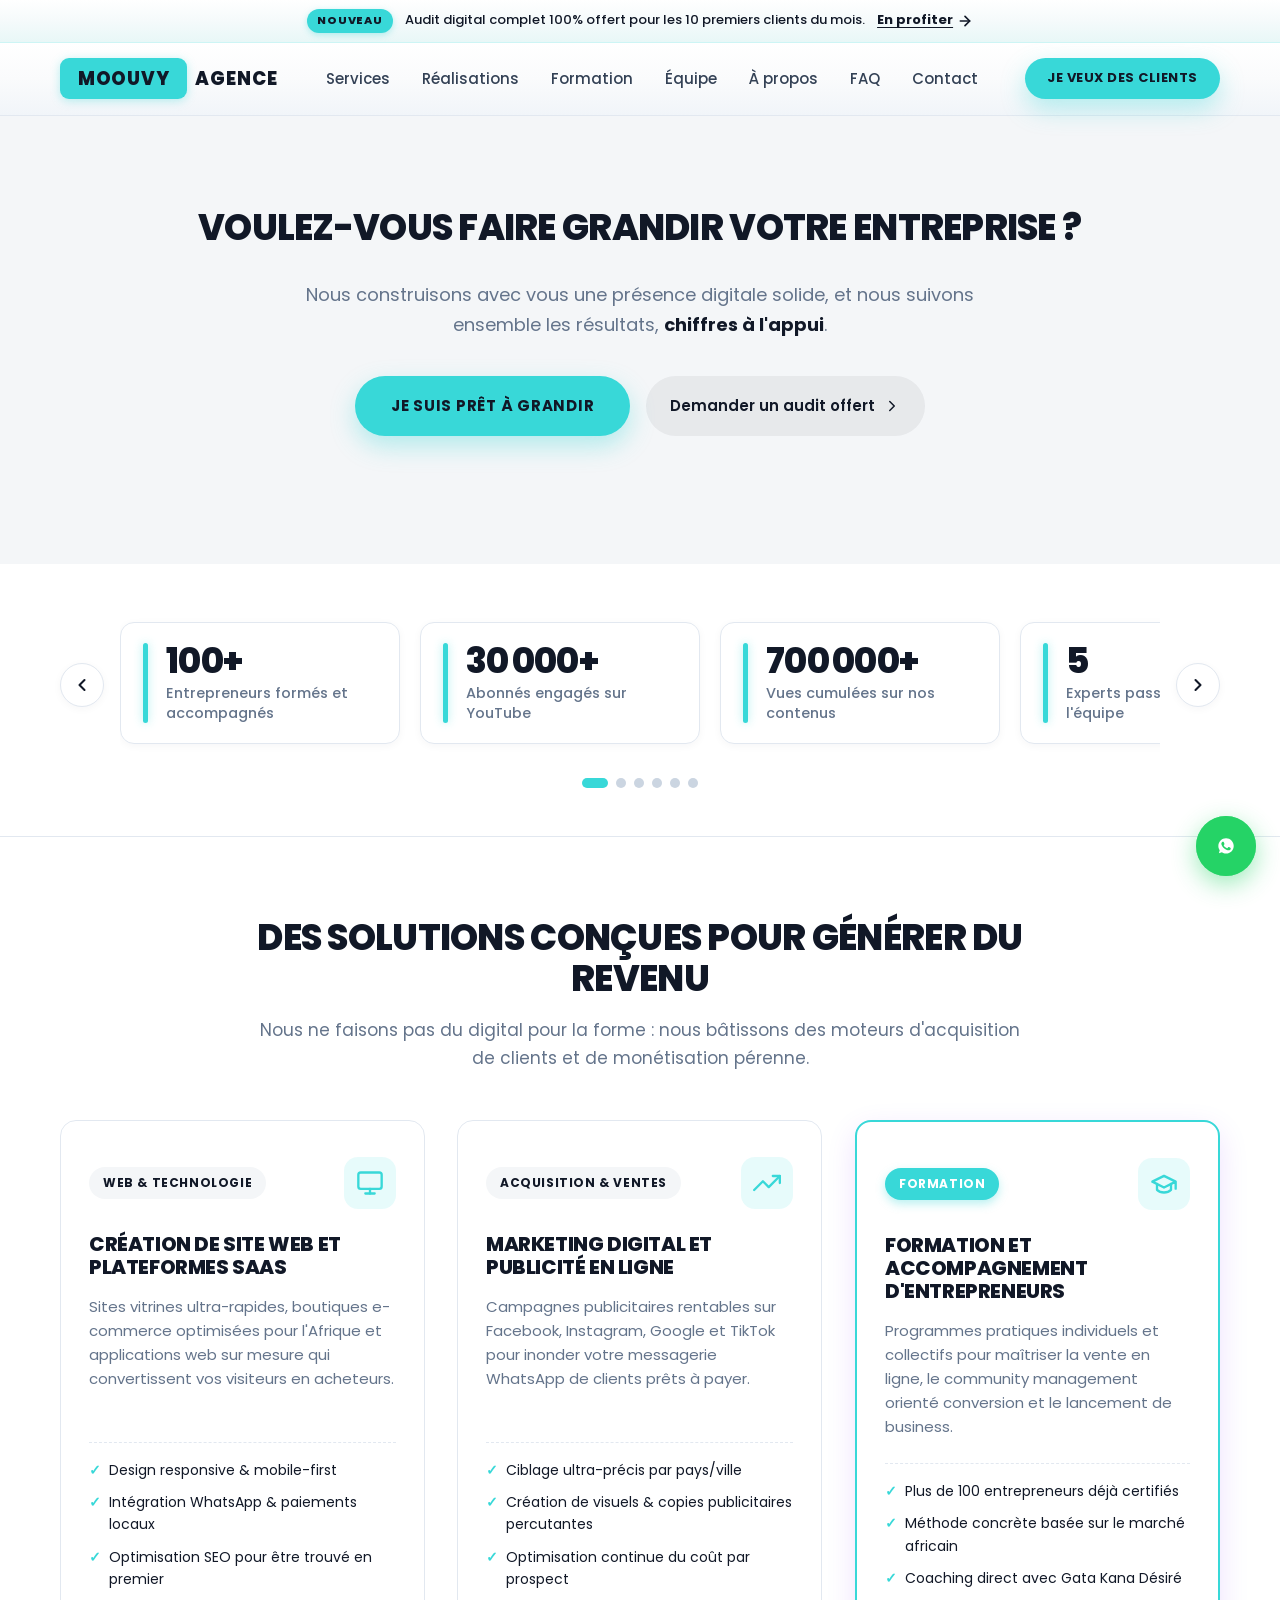
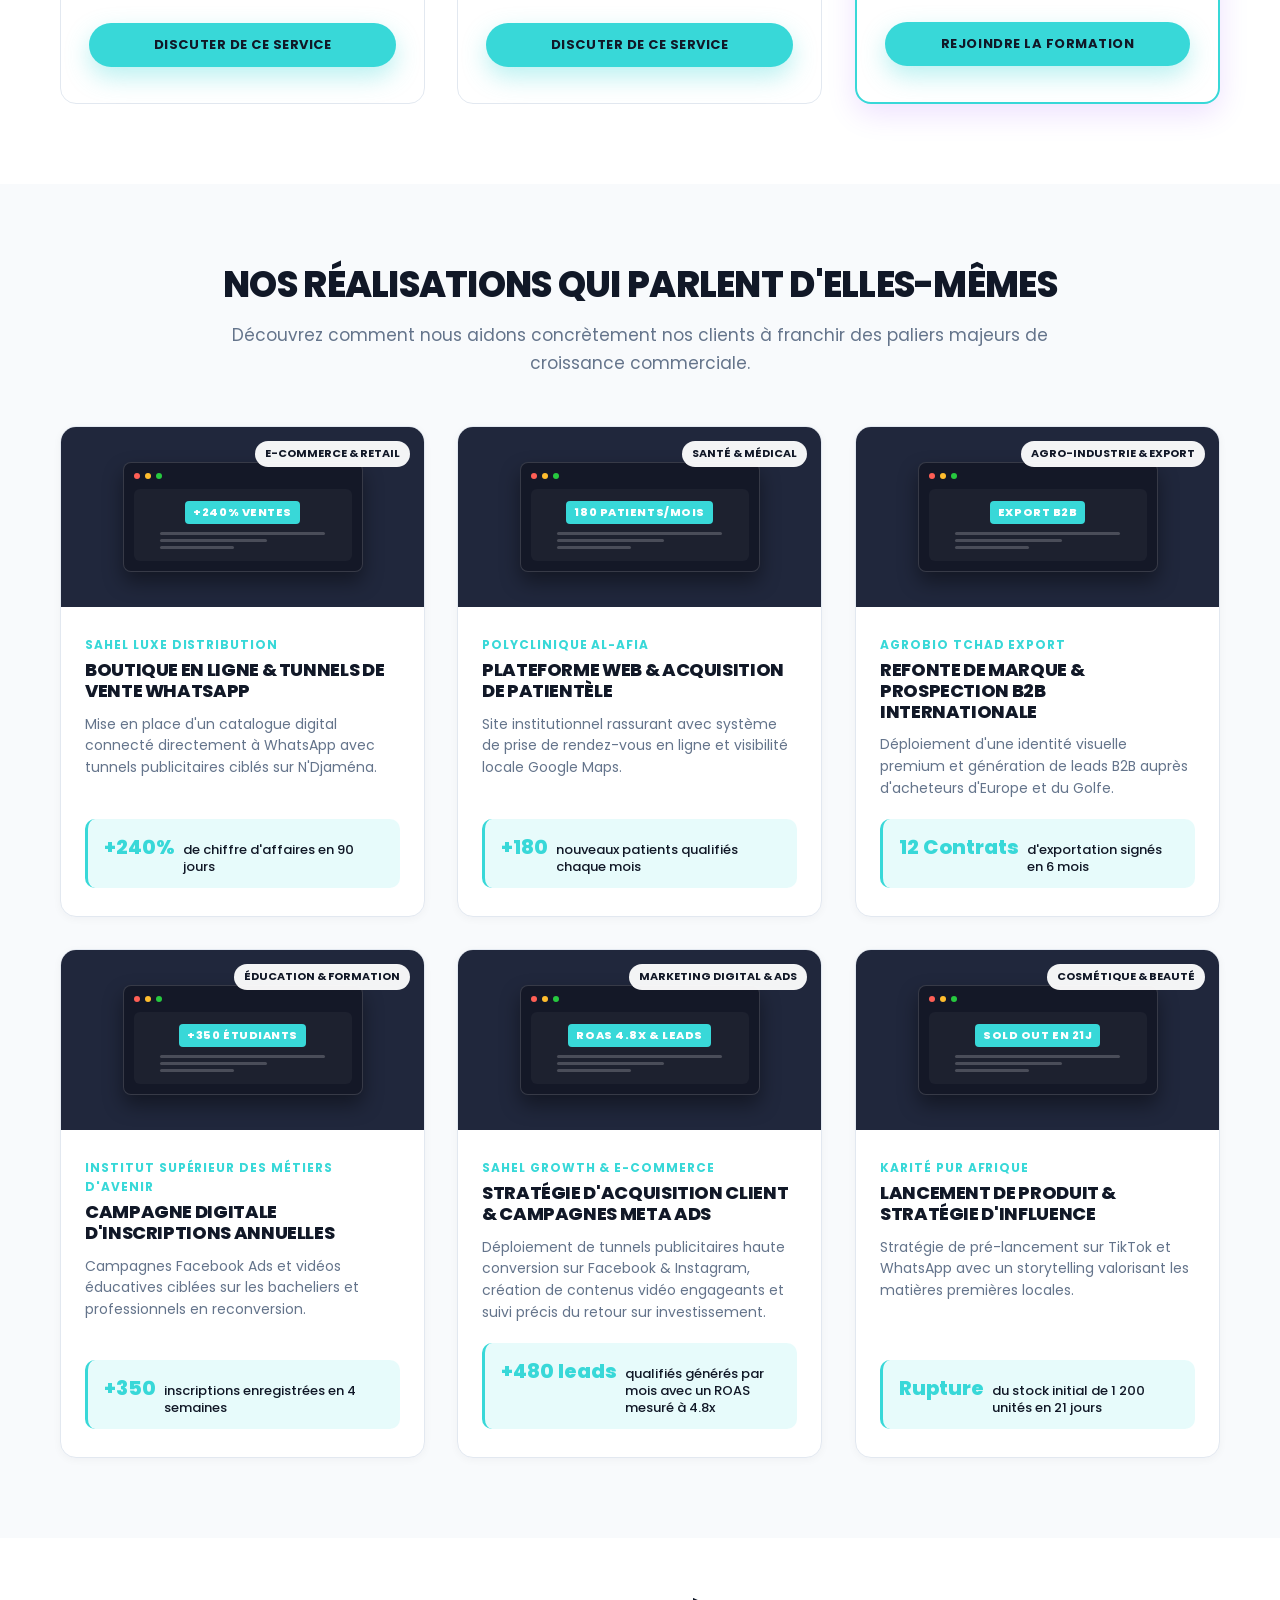
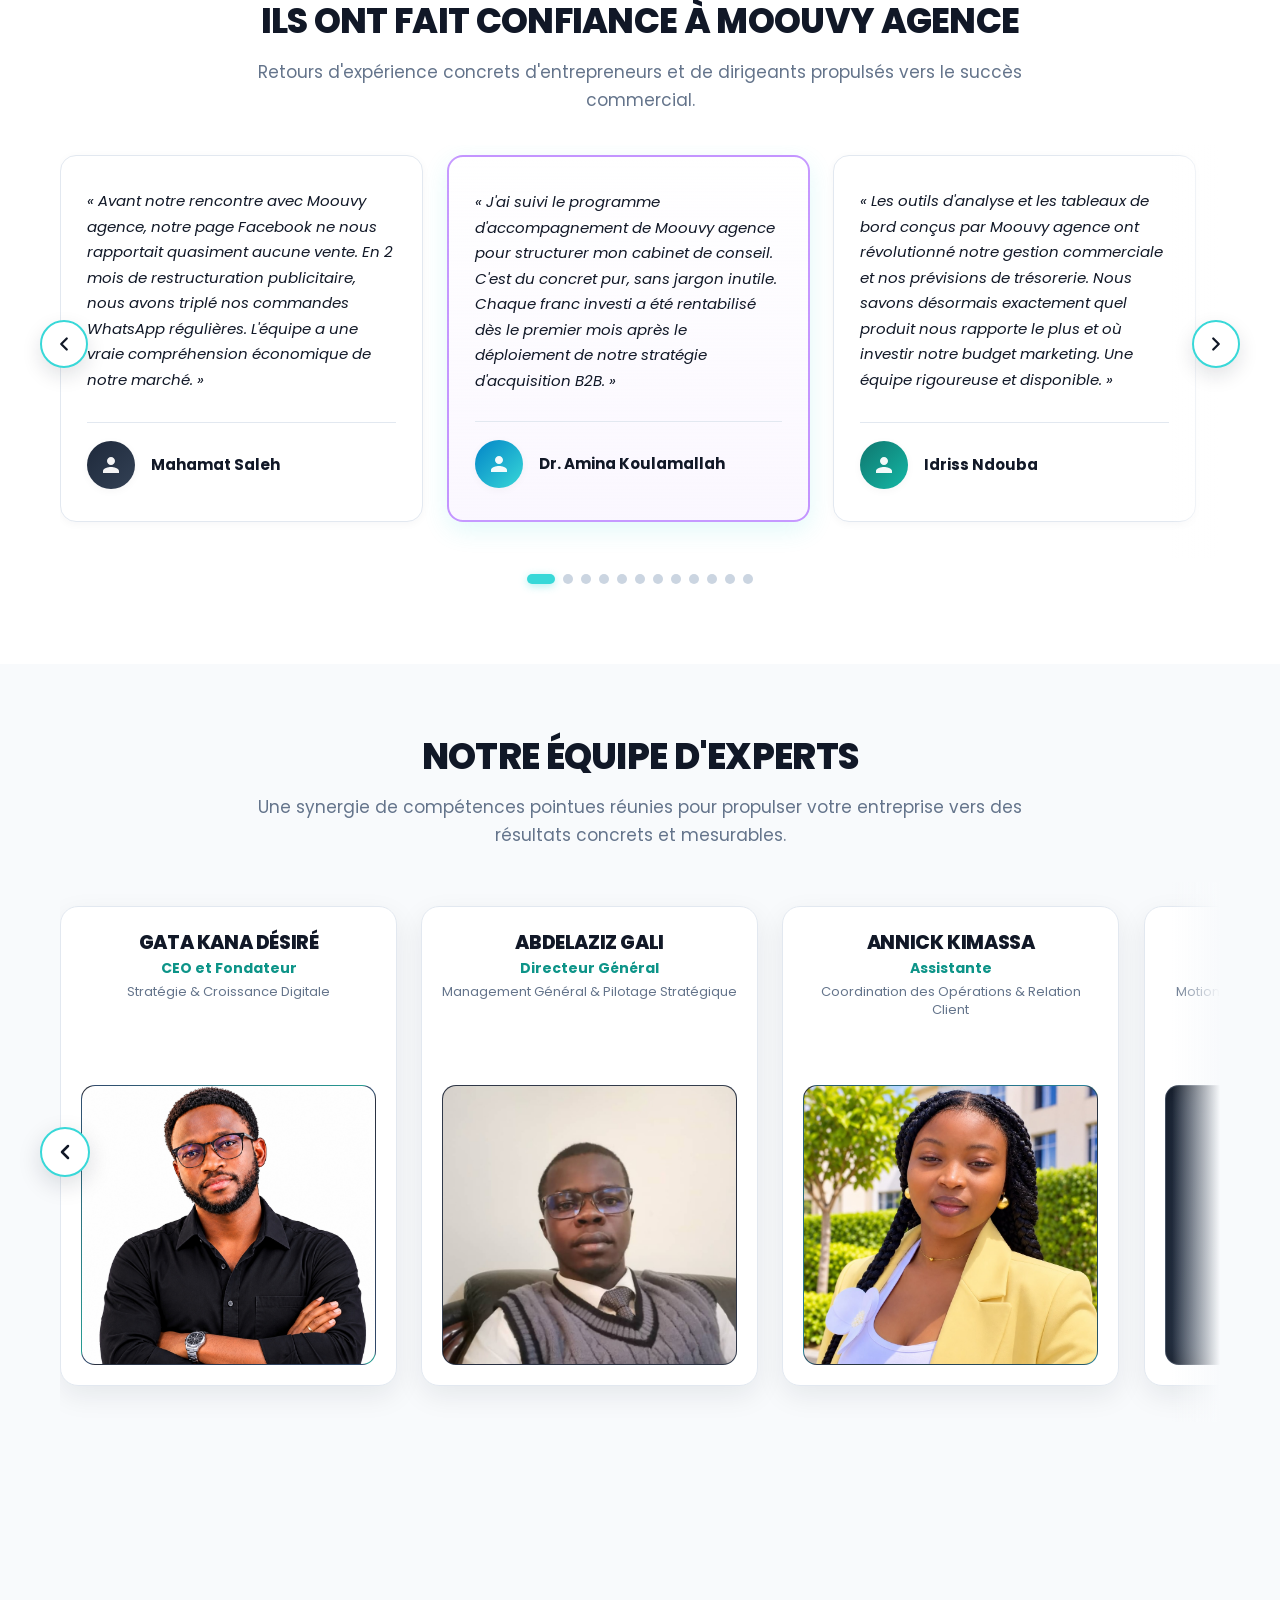
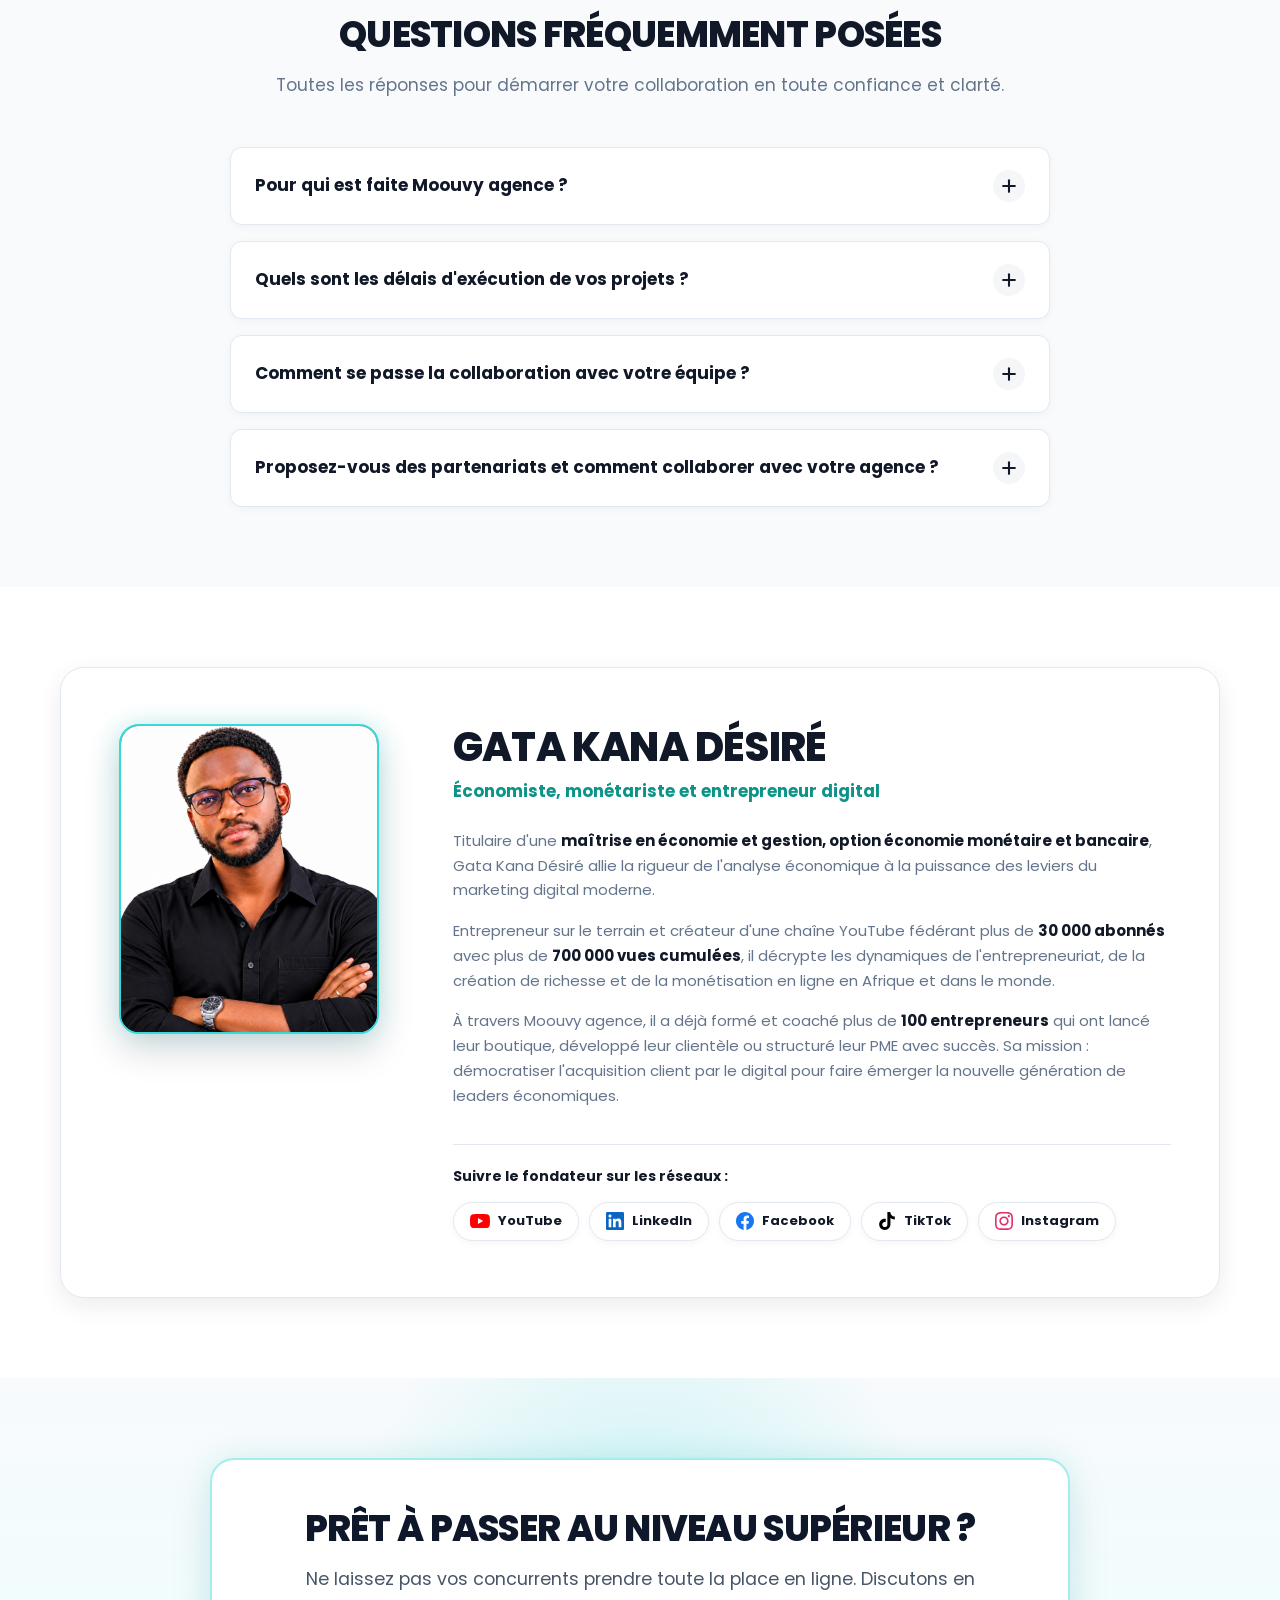
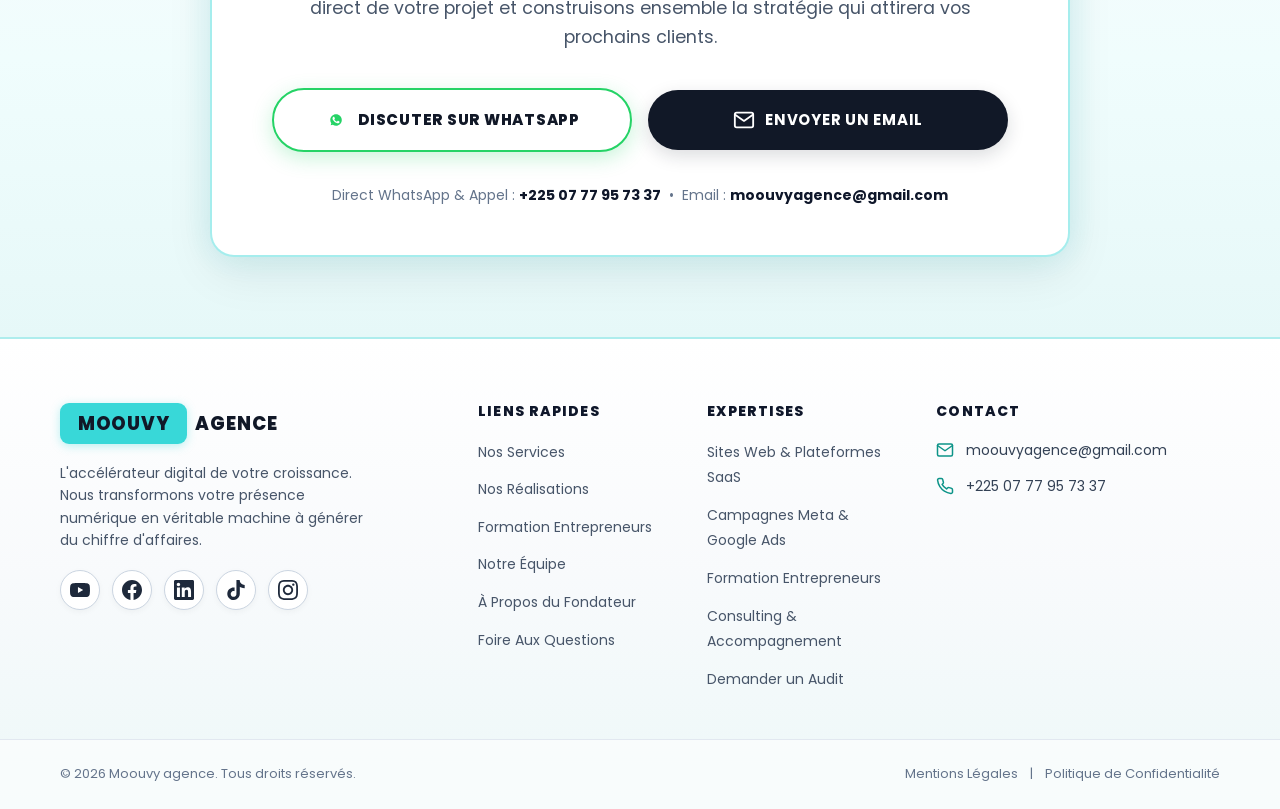
==== commit 34725bf5: "fix: bouton youtube sans mention abonnes, alignement instagram sur meme ligne et retrait mention loc" ====
--- a/index.html
+++ b/index.html
@@ -1155,7 +1155,7 @@
                   <svg width="20" height="20" viewBox="0 0 24 24" fill="currentColor" aria-hidden="true">
                     <path d="M23.498 6.186a3.016 3.016 0 0 0-2.122-2.136C19.505 3.545 12 3.545 12 3.545s-7.505 0-9.377.505A3.017 3.017 0 0 0 .502 6.186C0 8.07 0 12 0 12s0 3.93.502 5.814a3.016 3.016 0 0 0 2.122 2.136c1.871.505 9.376.505 9.376.505s7.505 0 9.377-.505a3.015 3.015 0 0 0 2.122-2.136C24 15.93 24 12 24 12s0-3.93-.502-5.814zM9.545 15.568V8.432L15.818 12l-6.273 3.568z"/>
                   </svg>
-                  <span>YouTube (+30K)</span>
+                  <span>YouTube</span>
                 </a>
                 <a href="https://www.linkedin.com/in/gata-kana-desire" class="founder-social-btn btn-social-li" target="_blank" rel="noopener noreferrer" aria-label="Profil LinkedIn de Gata Kana Désiré">
                   <svg width="18" height="18" viewBox="0 0 24 24" fill="currentColor" aria-hidden="true">
@@ -1300,7 +1300,7 @@
 
       <!-- Colonne 4 : Coordonnées -->
       <div class="footer-col">
-        <h3 class="footer-title">CONTACT & LOCALISATION</h3>
+        <h3 class="footer-title">CONTACT</h3>
         <ul class="footer-contact-list">
           <li>
             <svg width="18" height="18" viewBox="0 0 24 24" fill="none" stroke="currentColor" stroke-width="2" stroke-linecap="round" stroke-linejoin="round" aria-hidden="true">
@@ -1317,14 +1317,6 @@
               <span class="js-whatsapp-display">+225 07 77 95 73 37</span>
             </a>
           </li>
-          <li>
-            <svg width="18" height="18" viewBox="0 0 24 24" fill="none" stroke="currentColor" stroke-width="2" stroke-linecap="round" stroke-linejoin="round" aria-hidden="true">
-              <circle cx="12" cy="12" r="10"></circle>
-              <line x1="2" y1="12" x2="22" y2="12"></line>
-              <path d="M12 2a15.3 15.3 0 0 1 4 10 15.3 15.3 0 0 1-4 10 15.3 15.3 0 0 1-4-10 15.3 15.3 0 0 1 4-10z"></path>
-            </svg>
-            <span>Service International & En Ligne</span>
-          </li>
         </ul>
       </div>
 
--- a/style.css
+++ b/style.css
@@ -10,29 +10,48 @@
    -------------------------------------------------------------------------- */
 :root {
   /* Palette de couleurs officielle Moouvy agence (Charte Cyan & Corail) */
-  --color-primary: #38D8D8;            /* Cyan / Turquoise vif (Capsule Logo & Accents) */
-  --color-primary-hover: #22C5C5;      /* Cyan soutenu au survol */
-  --color-primary-dark: #0D9488;       /* Sarcelle foncée pour texte & contrastes */
-  --color-primary-light: rgba(56, 216, 216, 0.12); /* Voile cyan subtil */
-  --color-primary-glow: rgba(56, 216, 216, 0.35);  /* Lueur néon cyan */
-  
-  --color-coral: #FF5A5F;              /* Accent corail / saumon vif de la charte */
-  --color-coral-hover: #E0484D;        /* Corail foncé au survol */
-  --color-coral-light: rgba(255, 90, 95, 0.12); /* Voile corail */
-
-  --color-night-blue: #111827;         /* Noir / Bleu nuit profond (Fond sombre, Footer) */
-  --color-night-blue-light: #1F2937;   /* Gris foncé pour cartes/hover */
-  --color-night-blue-subtle: #374151;  /* Bordures subtiles en mode nuit */
-
-  --color-hero-bg: #F4F6F8;            /* Gris très clair élégant pour le Hero */
-  --color-light-bg: #F8FAFC;           /* Fond alternatif très doux */
-  --color-white: #FFFFFF;              /* Blanc pur pour les sections */
-  
-  --color-text-main: #111827;          /* Texte principal sombre */
-  --color-text-muted: #64748B;         /* Texte secondaire / descriptions */
-  --color-text-light: #94A3B8;         /* Texte tertiaire */
-  --color-border: #E2E8F0;             /* Bordure légère */
-  --color-whatsapp: #25D366;           /* Vert officiel WhatsApp */
+  --color-primary: #38D8D8;
+  /* Cyan / Turquoise vif (Capsule Logo & Accents) */
+  --color-primary-hover: #22C5C5;
+  /* Cyan soutenu au survol */
+  --color-primary-dark: #0D9488;
+  /* Sarcelle foncée pour texte & contrastes */
+  --color-primary-light: rgba(56, 216, 216, 0.12);
+  /* Voile cyan subtil */
+  --color-primary-glow: rgba(56, 216, 216, 0.35);
+  /* Lueur néon cyan */
+
+  --color-coral: #FF5A5F;
+  /* Accent corail / saumon vif de la charte */
+  --color-coral-hover: #E0484D;
+  /* Corail foncé au survol */
+  --color-coral-light: rgba(255, 90, 95, 0.12);
+  /* Voile corail */
+
+  --color-night-blue: #111827;
+  /* Noir / Bleu nuit profond (Fond sombre, Footer) */
+  --color-night-blue-light: #1F2937;
+  /* Gris foncé pour cartes/hover */
+  --color-night-blue-subtle: #374151;
+  /* Bordures subtiles en mode nuit */
+
+  --color-hero-bg: #F4F6F8;
+  /* Gris très clair élégant pour le Hero */
+  --color-light-bg: #F8FAFC;
+  /* Fond alternatif très doux */
+  --color-white: #FFFFFF;
+  /* Blanc pur pour les sections */
+
+  --color-text-main: #111827;
+  /* Texte principal sombre */
+  --color-text-muted: #64748B;
+  /* Texte secondaire / descriptions */
+  --color-text-light: #94A3B8;
+  /* Texte tertiaire */
+  --color-border: #E2E8F0;
+  /* Bordure légère */
+  --color-whatsapp: #25D366;
+  /* Vert officiel WhatsApp */
   --color-whatsapp-hover: #1EBE5D;
 
   /* Typographie : Poppins */
@@ -70,7 +89,9 @@
 /* --------------------------------------------------------------------------
    2. RESET & STYLES GLOBAUX
    -------------------------------------------------------------------------- */
-*, *::before, *::after {
+*,
+*::before,
+*::after {
   box-sizing: border-box;
   margin: 0;
   padding: 0;
@@ -93,7 +114,8 @@
   overflow-x: hidden;
 }
 
-img, svg {
+img,
+svg {
   display: block;
   max-width: 100%;
 }
@@ -104,11 +126,15 @@
   transition: color var(--transition-fast);
 }
 
-ul, ol {
+ul,
+ol {
   list-style: none;
 }
 
-button, input, textarea, select {
+button,
+input,
+textarea,
+select {
   font: inherit;
   border: none;
   outline: none;
@@ -136,7 +162,10 @@
 /* --------------------------------------------------------------------------
    3. TYPOGRAPHIE HIÉRARCHISÉE
    -------------------------------------------------------------------------- */
-h1, h2, h3, h4 {
+h1,
+h2,
+h3,
+h4 {
   font-family: var(--font-family);
   font-weight: var(--font-weight-extrabold);
   text-transform: uppercase;
@@ -198,7 +227,8 @@
   box-shadow: var(--shadow-primary);
 }
 
-.btn-pill:hover, .btn-pill:focus-visible {
+.btn-pill:hover,
+.btn-pill:focus-visible {
   background-color: var(--color-primary-hover);
   transform: translateY(-2px) scale(1.02);
   box-shadow: var(--shadow-primary-hover);
@@ -376,7 +406,8 @@
 
 /* Menu desktop */
 .main-navigation {
-  display: none; /* Mobile par défaut */
+  display: none;
+  /* Mobile par défaut */
 }
 
 .nav-links {
@@ -405,17 +436,20 @@
   transition: width var(--transition-normal);
 }
 
-.nav-link:hover, .nav-link.active {
+.nav-link:hover,
+.nav-link.active {
   color: var(--color-night-blue);
   font-weight: var(--font-weight-semibold);
 }
 
-.nav-link:hover::after, .nav-link.active::after {
+.nav-link:hover::after,
+.nav-link.active::after {
   width: 100%;
 }
 
 .header-action {
-  display: none; /* Affiché sur grand écran */
+  display: none;
+  /* Affiché sur grand écran */
 }
 
 /* Bouton Burger Mobile */
@@ -448,9 +482,11 @@
 .burger-menu-btn[aria-expanded="true"] .burger-bar:nth-child(1) {
   transform: translateY(7px) rotate(45deg);
 }
+
 .burger-menu-btn[aria-expanded="true"] .burger-bar:nth-child(2) {
   opacity: 0;
 }
+
 .burger-menu-btn[aria-expanded="true"] .burger-bar:nth-child(3) {
   transform: translateY(-7px) rotate(-45deg);
 }
@@ -591,10 +627,12 @@
     transform: scale(0.95);
     box-shadow: 0 0 0 0 rgba(112, 0, 255, 0.7);
   }
+
   70% {
     transform: scale(1);
     box-shadow: 0 0 0 8px rgba(112, 0, 255, 0);
   }
+
   100% {
     transform: scale(0.95);
     box-shadow: 0 0 0 0 rgba(112, 0, 255, 0);
@@ -1290,9 +1328,18 @@
   height: 6px;
   border-radius: 50%;
 }
-.mockup-header-bar .dot.red { background-color: #ff5f56; }
-.mockup-header-bar .dot.yellow { background-color: #ffbd2e; }
-.mockup-header-bar .dot.green { background-color: #27c93f; }
+
+.mockup-header-bar .dot.red {
+  background-color: #ff5f56;
+}
+
+.mockup-header-bar .dot.yellow {
+  background-color: #ffbd2e;
+}
+
+.mockup-header-bar .dot.green {
+  background-color: #27c93f;
+}
 
 .mockup-content {
   display: flex;
@@ -1328,8 +1375,13 @@
   border-radius: 2px;
 }
 
-.mockup-wireframe-lines span:nth-child(2) { width: 65%; }
-.mockup-wireframe-lines span:nth-child(3) { width: 45%; }
+.mockup-wireframe-lines span:nth-child(2) {
+  width: 65%;
+}
+
+.mockup-wireframe-lines span:nth-child(3) {
+  width: 45%;
+}
 
 .portfolio-body {
   padding: 28px 24px;
@@ -1534,9 +1586,18 @@
 }
 
 @media (max-width: 640px) {
-  .testimonials-nav-prev { left: 4px; }
-  .testimonials-nav-next { right: 4px; }
-  .testimonials-nav-btn { width: 40px; height: 40px; }
+  .testimonials-nav-prev {
+    left: 4px;
+  }
+
+  .testimonials-nav-next {
+    right: 4px;
+  }
+
+  .testimonials-nav-btn {
+    width: 40px;
+    height: 40px;
+  }
 }
 
 /* Dots de pagination */
@@ -1569,18 +1630,65 @@
   box-shadow: 0 2px 8px rgba(56, 216, 216, 0.4);
 }
 
-.placeholder-avatar-1 { background: linear-gradient(135deg, #1E293B, #334155); color: #FFFFFF; }
-.placeholder-avatar-2 { background: linear-gradient(135deg, #0284C7, #38D8D8); color: #111827; }
-.placeholder-avatar-3 { background: linear-gradient(135deg, #0F766E, #14B8A6); color: #FFFFFF; }
-.placeholder-avatar-4 { background: linear-gradient(135deg, #4338CA, #6366F1); color: #FFFFFF; }
-.placeholder-avatar-5 { background: linear-gradient(135deg, #7C2D12, #C2410C); color: #FFFFFF; }
-.placeholder-avatar-6 { background: linear-gradient(135deg, #701A75, #A21CAF); color: #FFFFFF; }
-.placeholder-avatar-7 { background: linear-gradient(135deg, #1E3A8A, #2563EB); color: #FFFFFF; }
-.placeholder-avatar-8 { background: linear-gradient(135deg, #064E3B, #059669); color: #FFFFFF; }
-.placeholder-avatar-9 { background: linear-gradient(135deg, #831843, #BE185D); color: #FFFFFF; }
-.placeholder-avatar-10 { background: linear-gradient(135deg, #312E81, #4F46E5); color: #FFFFFF; }
-.placeholder-avatar-11 { background: linear-gradient(135deg, #134E4A, #0D9488); color: #FFFFFF; }
-.placeholder-avatar-12 { background: linear-gradient(135deg, #374151, #1F2937); color: #FFFFFF; }
+.placeholder-avatar-1 {
+  background: linear-gradient(135deg, #1E293B, #334155);
+  color: #FFFFFF;
+}
+
+.placeholder-avatar-2 {
+  background: linear-gradient(135deg, #0284C7, #38D8D8);
+  color: #111827;
+}
+
+.placeholder-avatar-3 {
+  background: linear-gradient(135deg, #0F766E, #14B8A6);
+  color: #FFFFFF;
+}
+
+.placeholder-avatar-4 {
+  background: linear-gradient(135deg, #4338CA, #6366F1);
+  color: #FFFFFF;
+}
+
+.placeholder-avatar-5 {
+  background: linear-gradient(135deg, #7C2D12, #C2410C);
+  color: #FFFFFF;
+}
+
+.placeholder-avatar-6 {
+  background: linear-gradient(135deg, #701A75, #A21CAF);
+  color: #FFFFFF;
+}
+
+.placeholder-avatar-7 {
+  background: linear-gradient(135deg, #1E3A8A, #2563EB);
+  color: #FFFFFF;
+}
+
+.placeholder-avatar-8 {
+  background: linear-gradient(135deg, #064E3B, #059669);
+  color: #FFFFFF;
+}
+
+.placeholder-avatar-9 {
+  background: linear-gradient(135deg, #831843, #BE185D);
+  color: #FFFFFF;
+}
+
+.placeholder-avatar-10 {
+  background: linear-gradient(135deg, #312E81, #4F46E5);
+  color: #FFFFFF;
+}
+
+.placeholder-avatar-11 {
+  background: linear-gradient(135deg, #134E4A, #0D9488);
+  color: #FFFFFF;
+}
+
+.placeholder-avatar-12 {
+  background: linear-gradient(135deg, #374151, #1F2937);
+  color: #FFFFFF;
+}
 
 .author-avatar svg {
   width: 24px;
@@ -1725,9 +1833,11 @@
   .team-nav-prev {
     left: 4px;
   }
+
   .team-nav-next {
     right: 4px;
   }
+
   .team-nav-btn {
     width: 42px;
     height: 42px;
@@ -1938,13 +2048,33 @@
 }
 
 /* Fonds élégants des cadres de profil */
-.avatar-team-1 { background: linear-gradient(135deg, #111827 0%, #1A365D 50%, #0D9488 100%); }
-.avatar-team-2 { background: linear-gradient(135deg, #0F172A 0%, #1E293B 100%); }
-.avatar-team-3 { background: linear-gradient(135deg, #111827 0%, #0E7490 100%); }
-.avatar-team-4 { background: linear-gradient(135deg, #1E293B 0%, #334155 100%); }
-.avatar-team-5 { background: linear-gradient(135deg, #134E4A 0%, #111827 100%); }
-.avatar-team-6 { background: linear-gradient(135deg, #0A7E8C 0%, #111827 100%); }
-.avatar-team-7 { background: linear-gradient(135deg, #1C2E3D 0%, #0F172A 100%); }
+.avatar-team-1 {
+  background: linear-gradient(135deg, #111827 0%, #1A365D 50%, #0D9488 100%);
+}
+
+.avatar-team-2 {
+  background: linear-gradient(135deg, #0F172A 0%, #1E293B 100%);
+}
+
+.avatar-team-3 {
+  background: linear-gradient(135deg, #111827 0%, #0E7490 100%);
+}
+
+.avatar-team-4 {
+  background: linear-gradient(135deg, #1E293B 0%, #334155 100%);
+}
+
+.avatar-team-5 {
+  background: linear-gradient(135deg, #134E4A 0%, #111827 100%);
+}
+
+.avatar-team-6 {
+  background: linear-gradient(135deg, #0A7E8C 0%, #111827 100%);
+}
+
+.avatar-team-7 {
+  background: linear-gradient(135deg, #1C2E3D 0%, #0F172A 100%);
+}
 
 /* Cadrage photo optimisé pour Abdelaziz Gali (tête proche du haut du cadre) */
 .avatar-team-2 .team-full-photo {
@@ -2066,7 +2196,8 @@
   color: var(--color-night-blue);
 }
 
-.faq-answer-inner ul, .faq-answer-inner ol {
+.faq-answer-inner ul,
+.faq-answer-inner ol {
   margin-top: 12px;
   display: flex;
   flex-direction: column;
@@ -2205,23 +2336,31 @@
 
 .founder-social-links {
   display: flex;
+  align-items: center;
   flex-wrap: wrap;
-  gap: 12px;
+  gap: 10px;
 }
 
 .founder-social-btn {
   display: inline-flex;
   align-items: center;
   gap: 8px;
-  padding: 10px 18px;
+  padding: 8px 16px;
   border-radius: var(--radius-pill);
-  font-size: 0.85rem;
+  font-size: 0.8125rem;
   font-weight: var(--font-weight-bold);
   border: 1px solid var(--color-border);
   background-color: var(--color-white);
   color: var(--color-night-blue);
   box-shadow: var(--shadow-sm);
   transition: all var(--transition-fast);
+  white-space: nowrap;
+}
+
+@media (min-width: 992px) {
+  .founder-social-links {
+    flex-wrap: nowrap;
+  }
 }
 
 .founder-social-btn:hover {
@@ -2235,11 +2374,25 @@
   flex-shrink: 0;
 }
 
-.btn-social-yt svg { color: #FF0000; }
-.btn-social-li svg { color: #0A66C2; }
-.btn-social-fb svg { color: #1877F2; }
-.btn-social-tt svg { color: #000000; }
-.btn-social-ig svg { color: #E1306C; }
+.btn-social-yt svg {
+  color: #FF0000;
+}
+
+.btn-social-li svg {
+  color: #0A66C2;
+}
+
+.btn-social-fb svg {
+  color: #1877F2;
+}
+
+.btn-social-tt svg {
+  color: #000000;
+}
+
+.btn-social-ig svg {
+  color: #E1306C;
+}
 
 /* --------------------------------------------------------------------------
    15. APPEL À L'ACTION FINAL (Harmonisé avec le thème de marque Moouvy)
@@ -2566,10 +2719,12 @@
     transform: scale(0.95);
     opacity: 0.8;
   }
+
   70% {
     transform: scale(1.5);
     opacity: 0;
   }
+
   100% {
     transform: scale(1.5);
     opacity: 0;
@@ -2901,4 +3056,4 @@
     font-size: 2.25rem;
     max-width: 900px;
   }
-}
+}
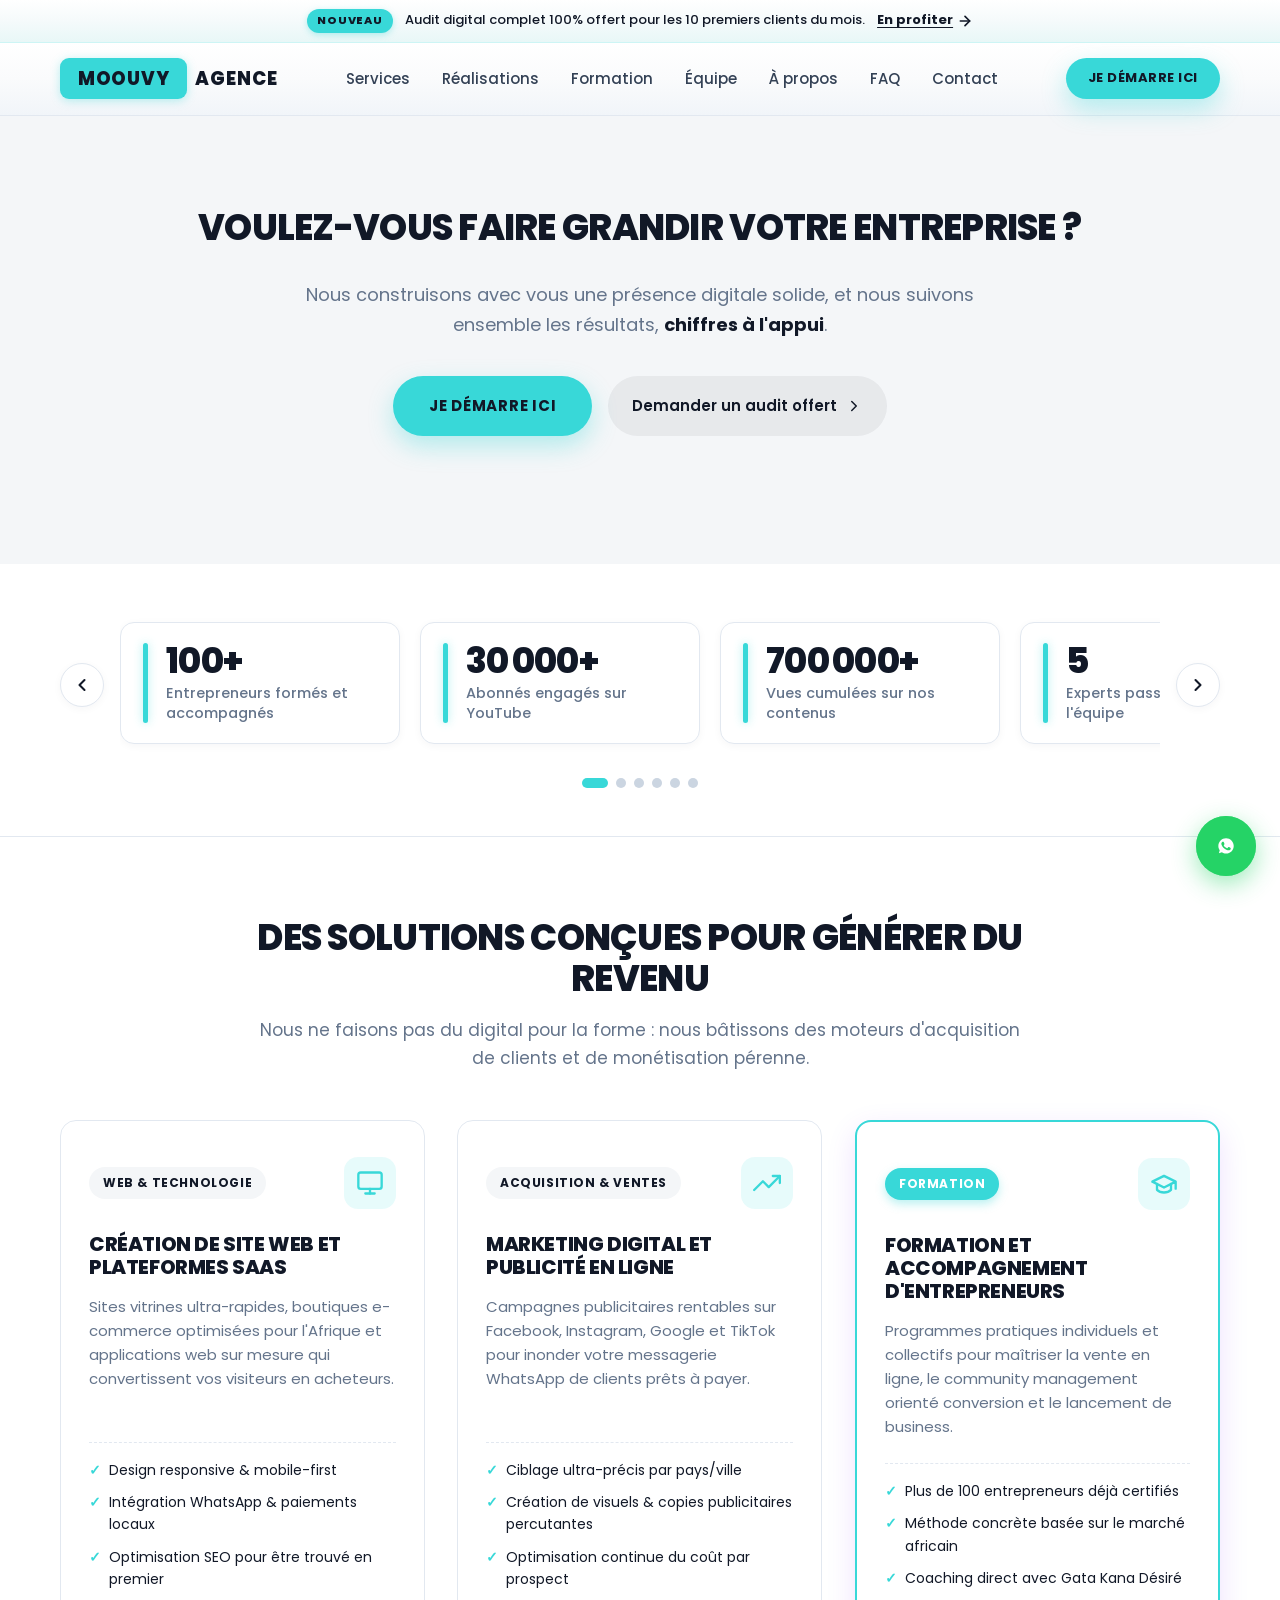
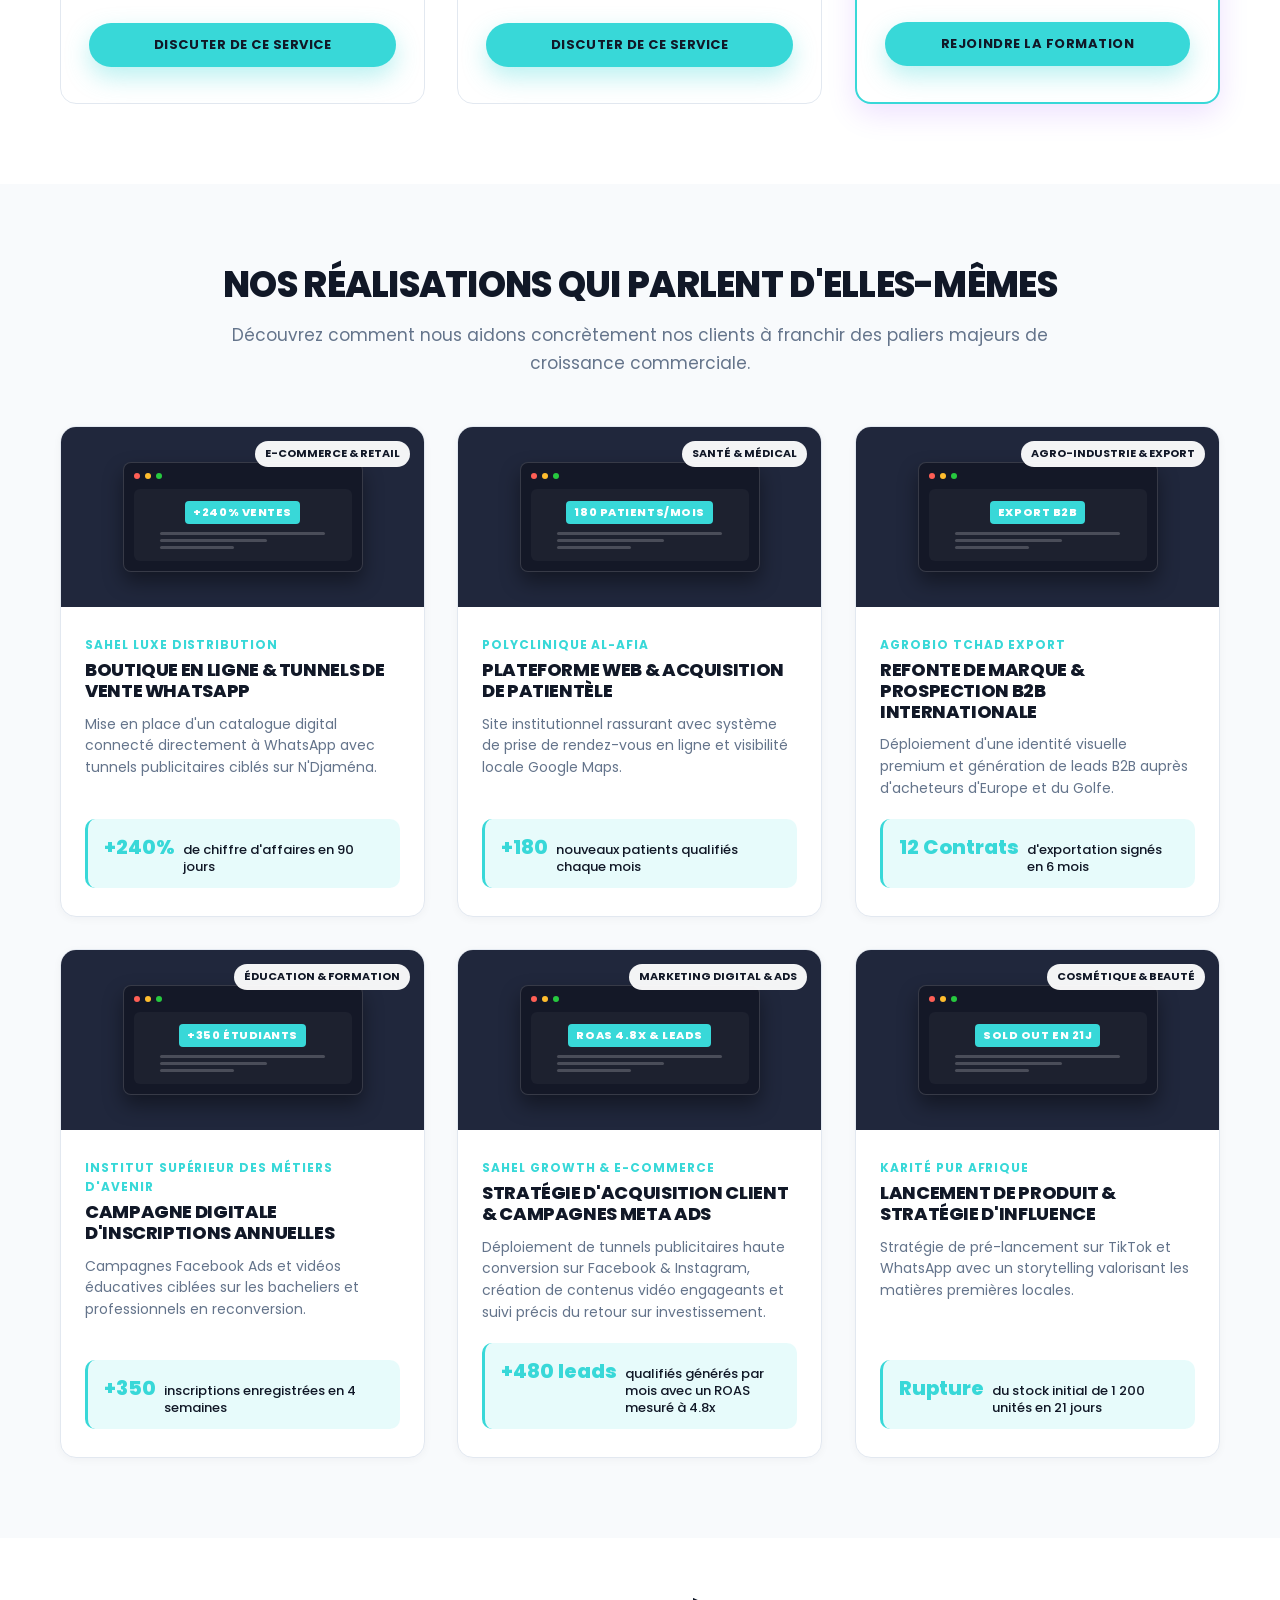
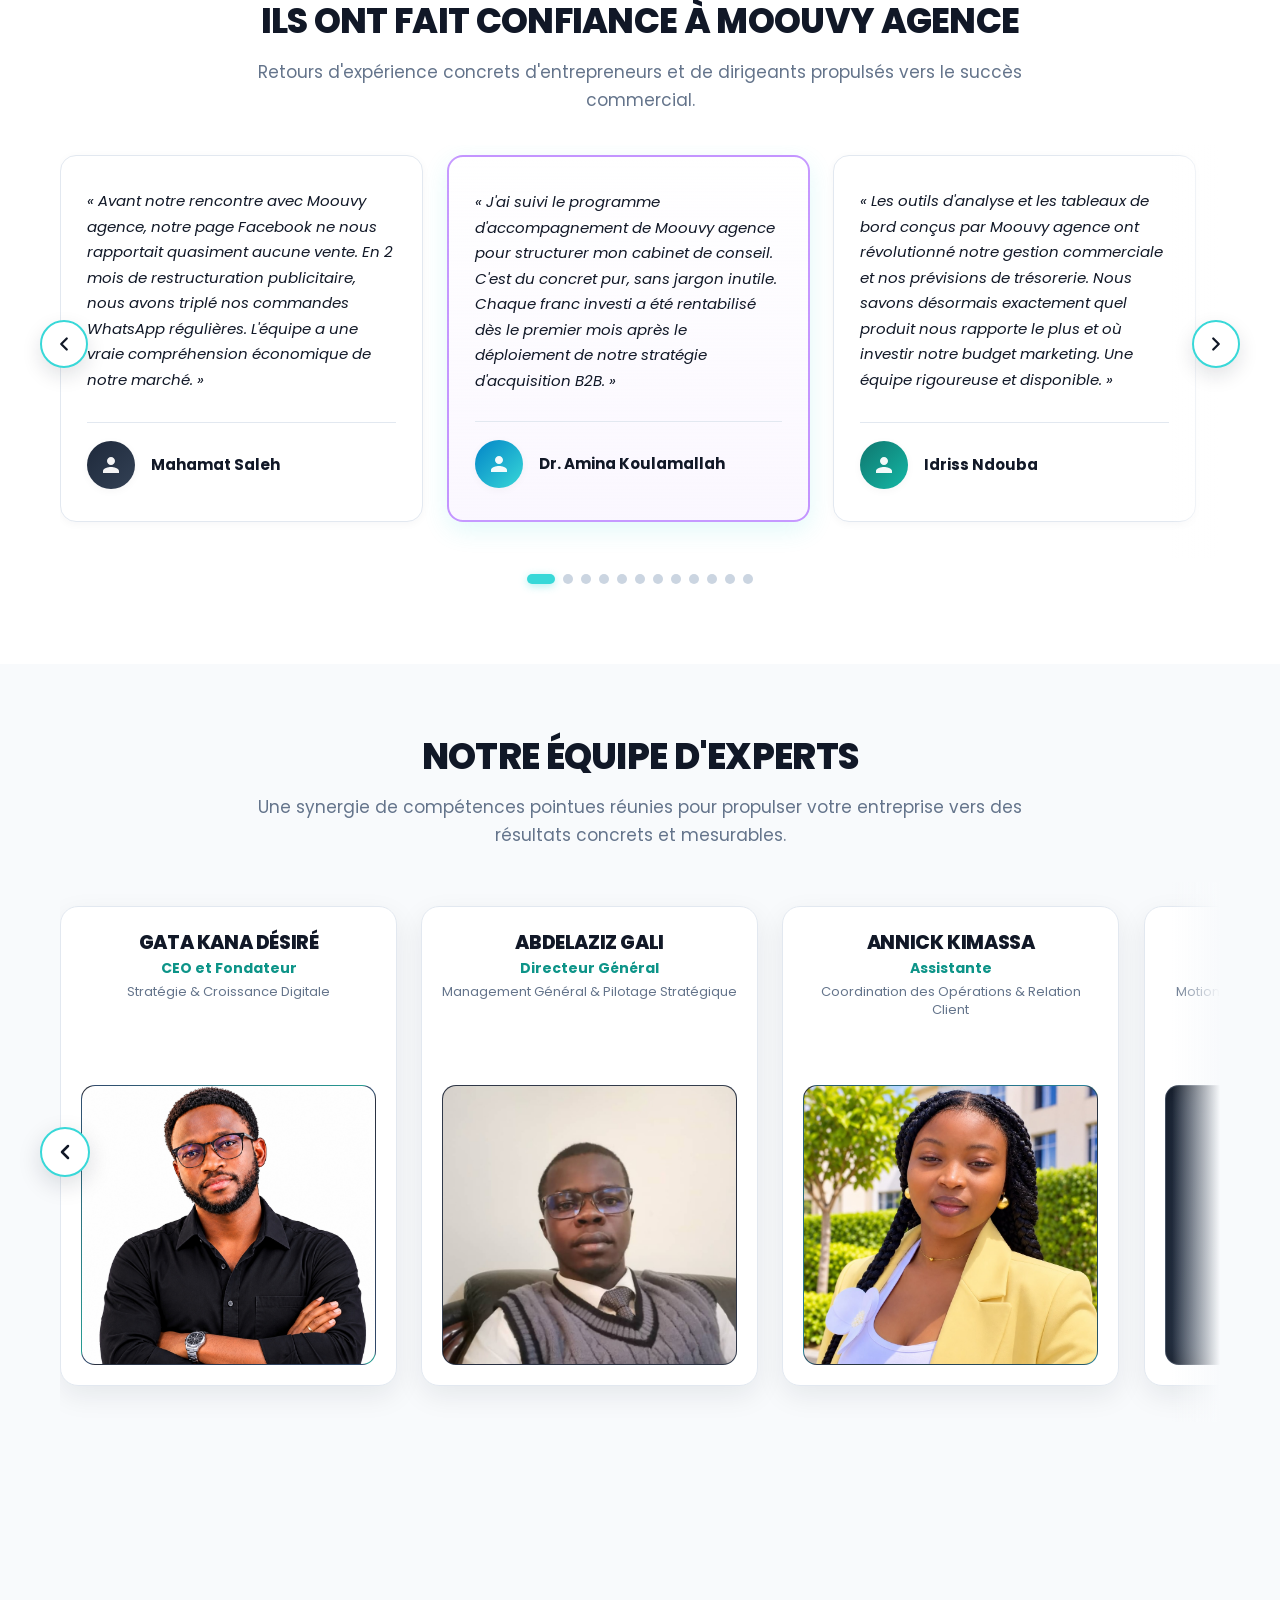
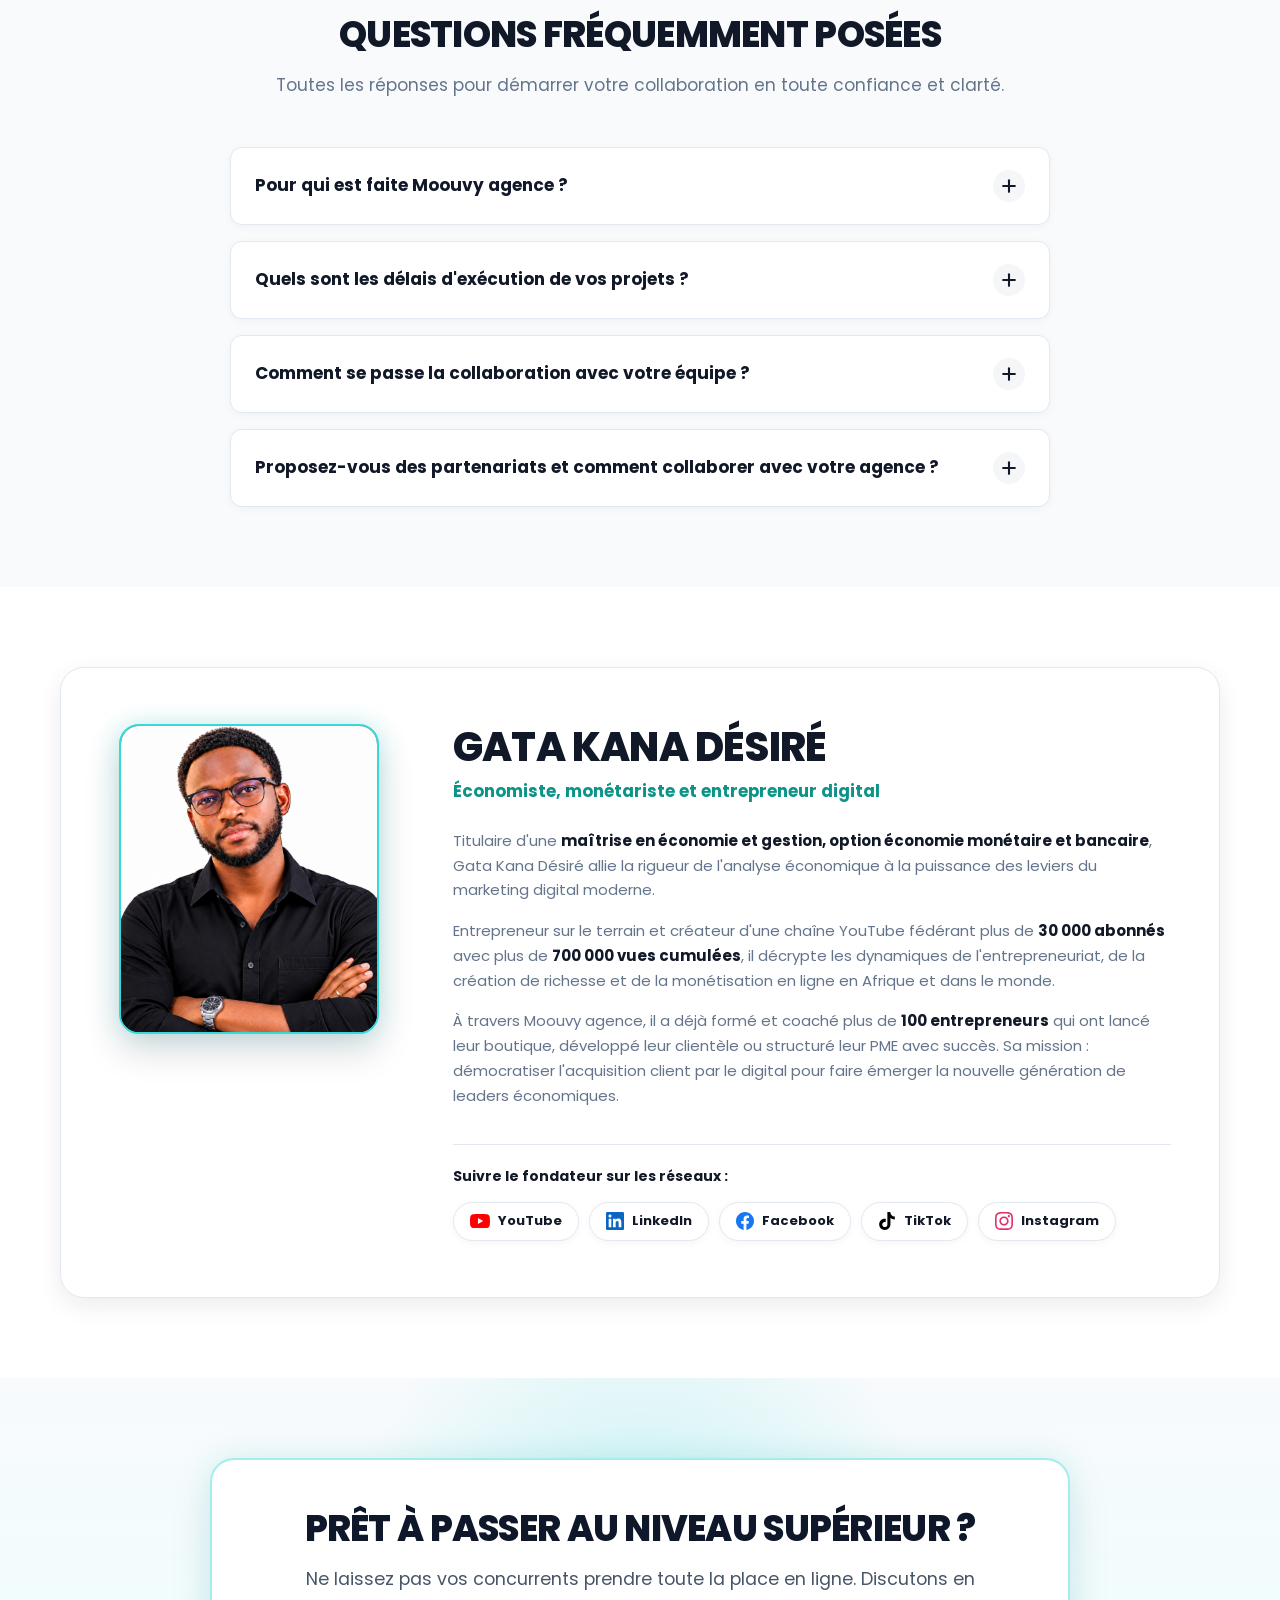
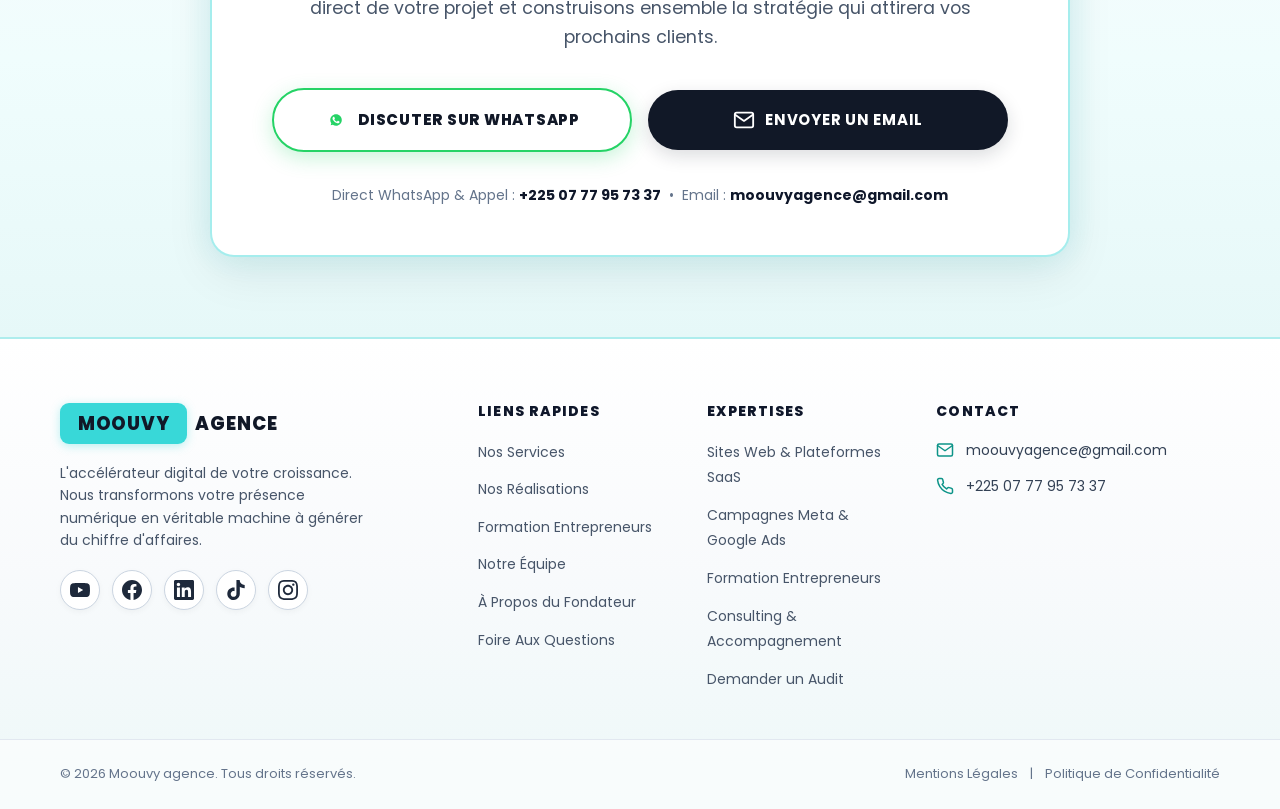
==== commit 284ec323: "feat: page catalogue /services interactif en 4 etapes et mise a jour boutons je demarre ici" ====
--- a/index.html
+++ b/index.html
@@ -96,10 +96,10 @@
         </ul>
       </nav>
 
-      <!-- Action droite desktop : mène au questionnaire interactif -->
+      <!-- Action droite desktop : mène à la page de services -->
       <div class="header-action">
-        <a href="questionnaire.html?type=growth" class="btn btn-pill btn-header">
-          JE VEUX DES CLIENTS
+        <a href="services.html" class="btn btn-pill btn-header">
+          JE DÉMARRE ICI
         </a>
       </div>
 
@@ -124,8 +124,8 @@
           <li><a href="#contact" class="mobile-link">Contact</a></li>
         </ul>
         <div class="mobile-drawer-cta">
-          <a href="questionnaire.html?type=growth" class="btn btn-pill btn-block mobile-drawer-btn">
-            JE VEUX DES CLIENTS
+          <a href="services.html" class="btn btn-pill btn-block mobile-drawer-btn">
+            JE DÉMARRE ICI
           </a>
           <a href="#whatsapp-link" class="btn-whatsapp-outline js-whatsapp-link" target="_blank" rel="noopener noreferrer">
             <svg width="20" height="20" viewBox="0 0 24 24" fill="currentColor" aria-hidden="true">
@@ -158,8 +158,8 @@
           </p>
 
           <div class="hero-cta-group">
-            <a href="questionnaire.html?type=growth" class="btn btn-pill btn-large btn-hero">
-              JE SUIS PRÊT À GRANDIR
+            <a href="services.html" class="btn btn-pill btn-large btn-hero">
+              JE DÉMARRE ICI
             </a>
             <a href="questionnaire.html?type=audit" class="btn-subtle">
               <span>Demander un audit offert</span>
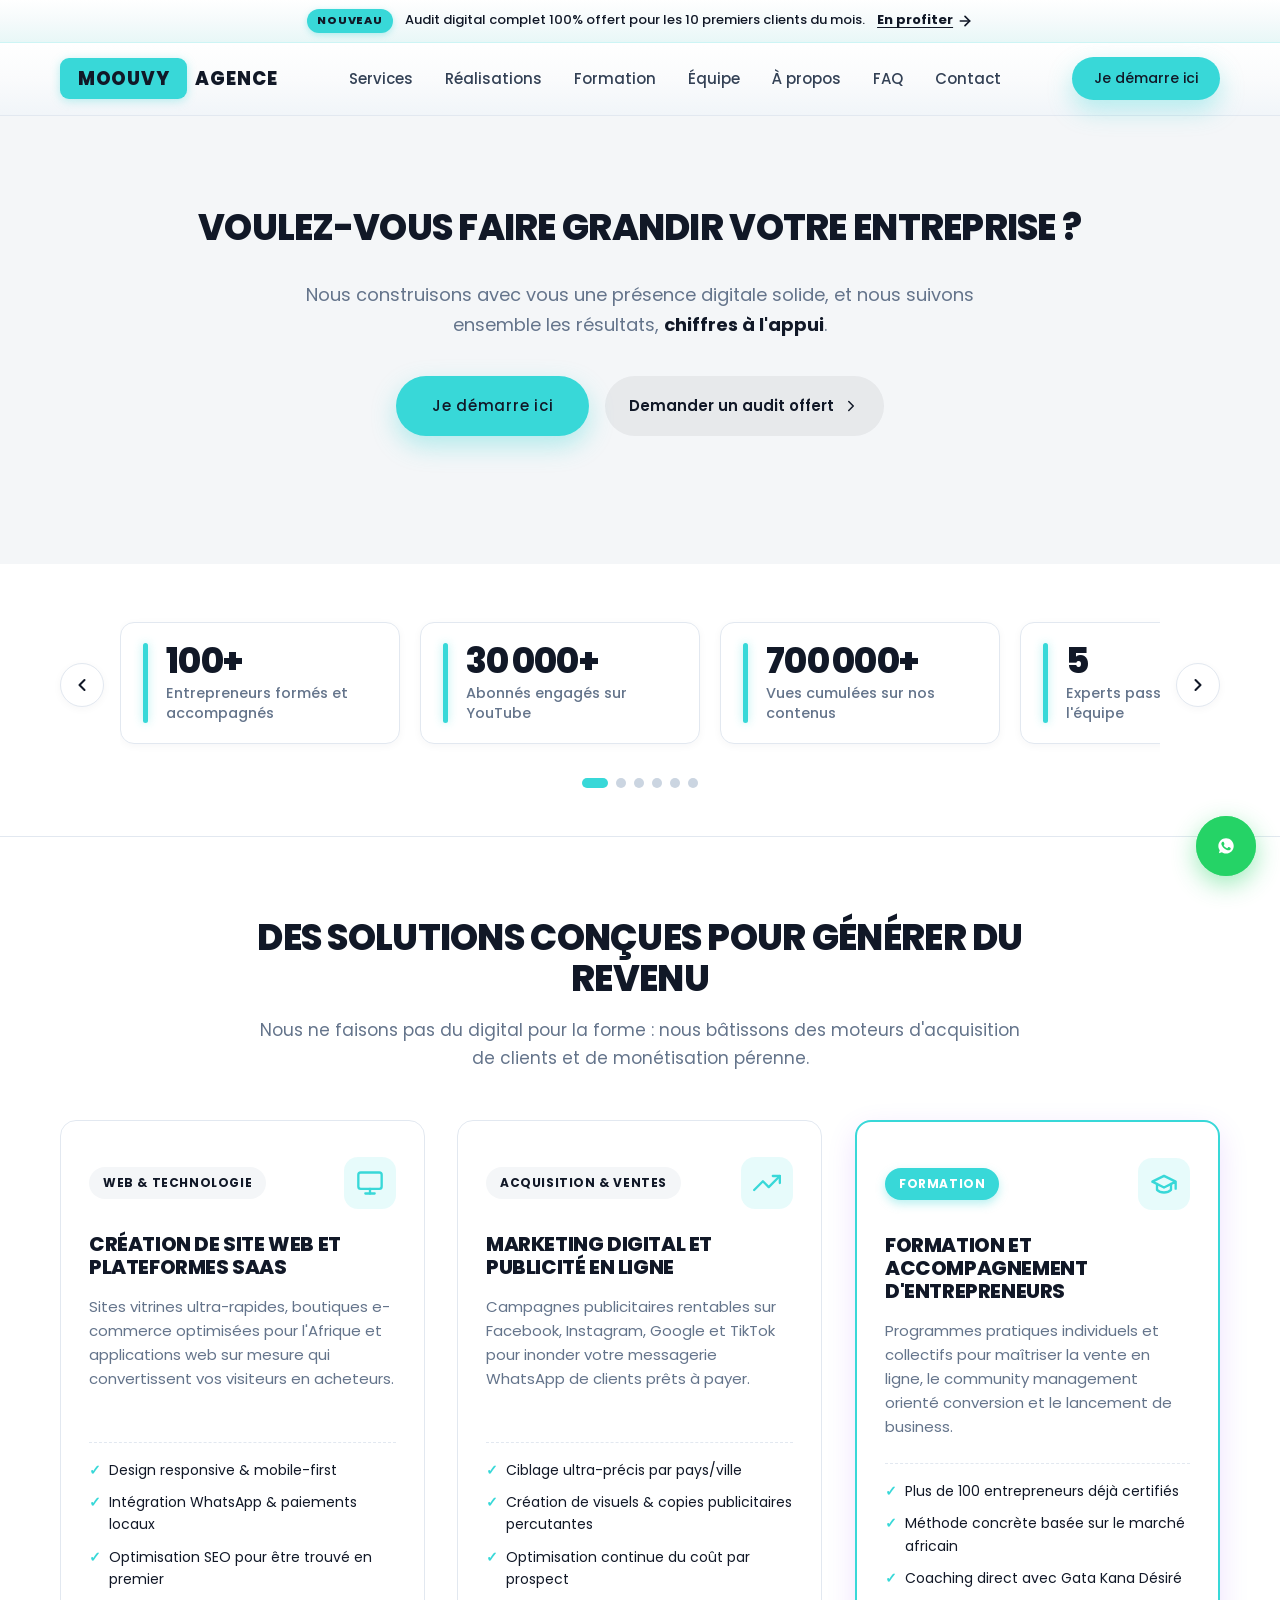
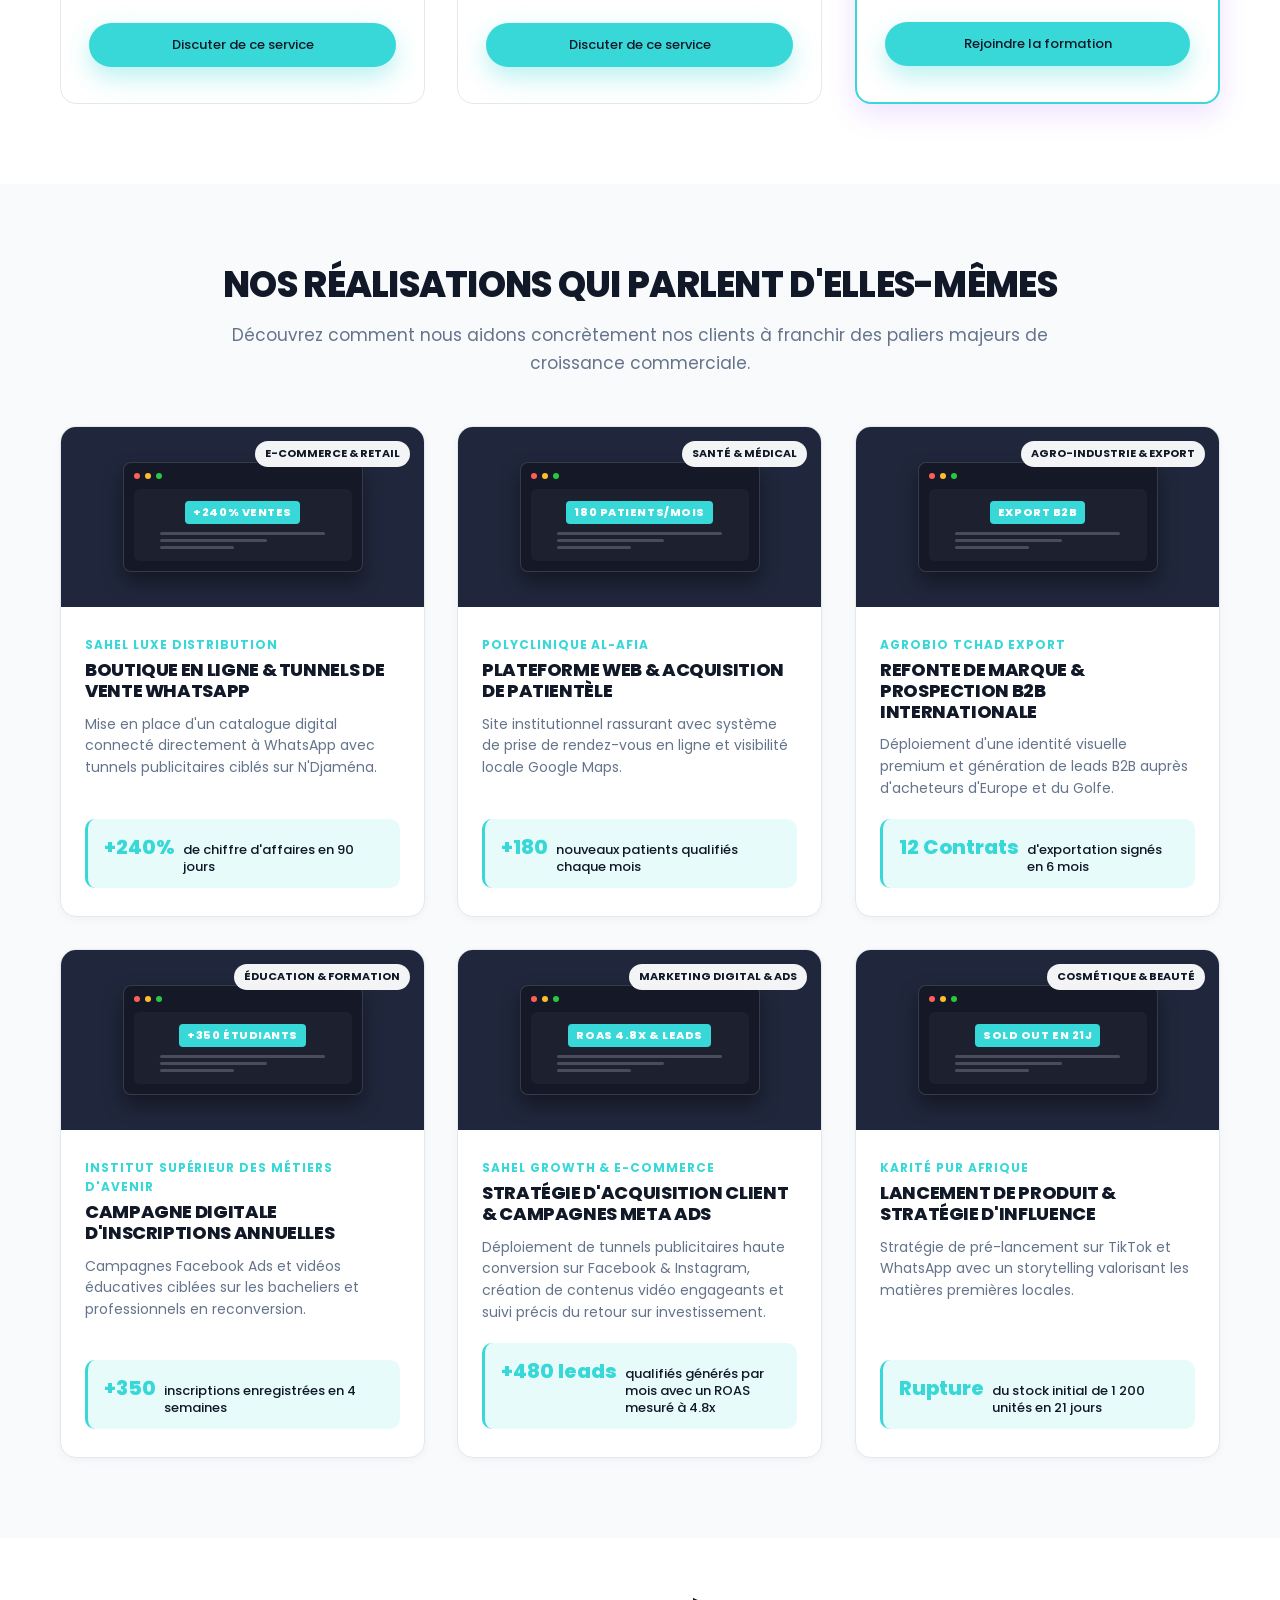
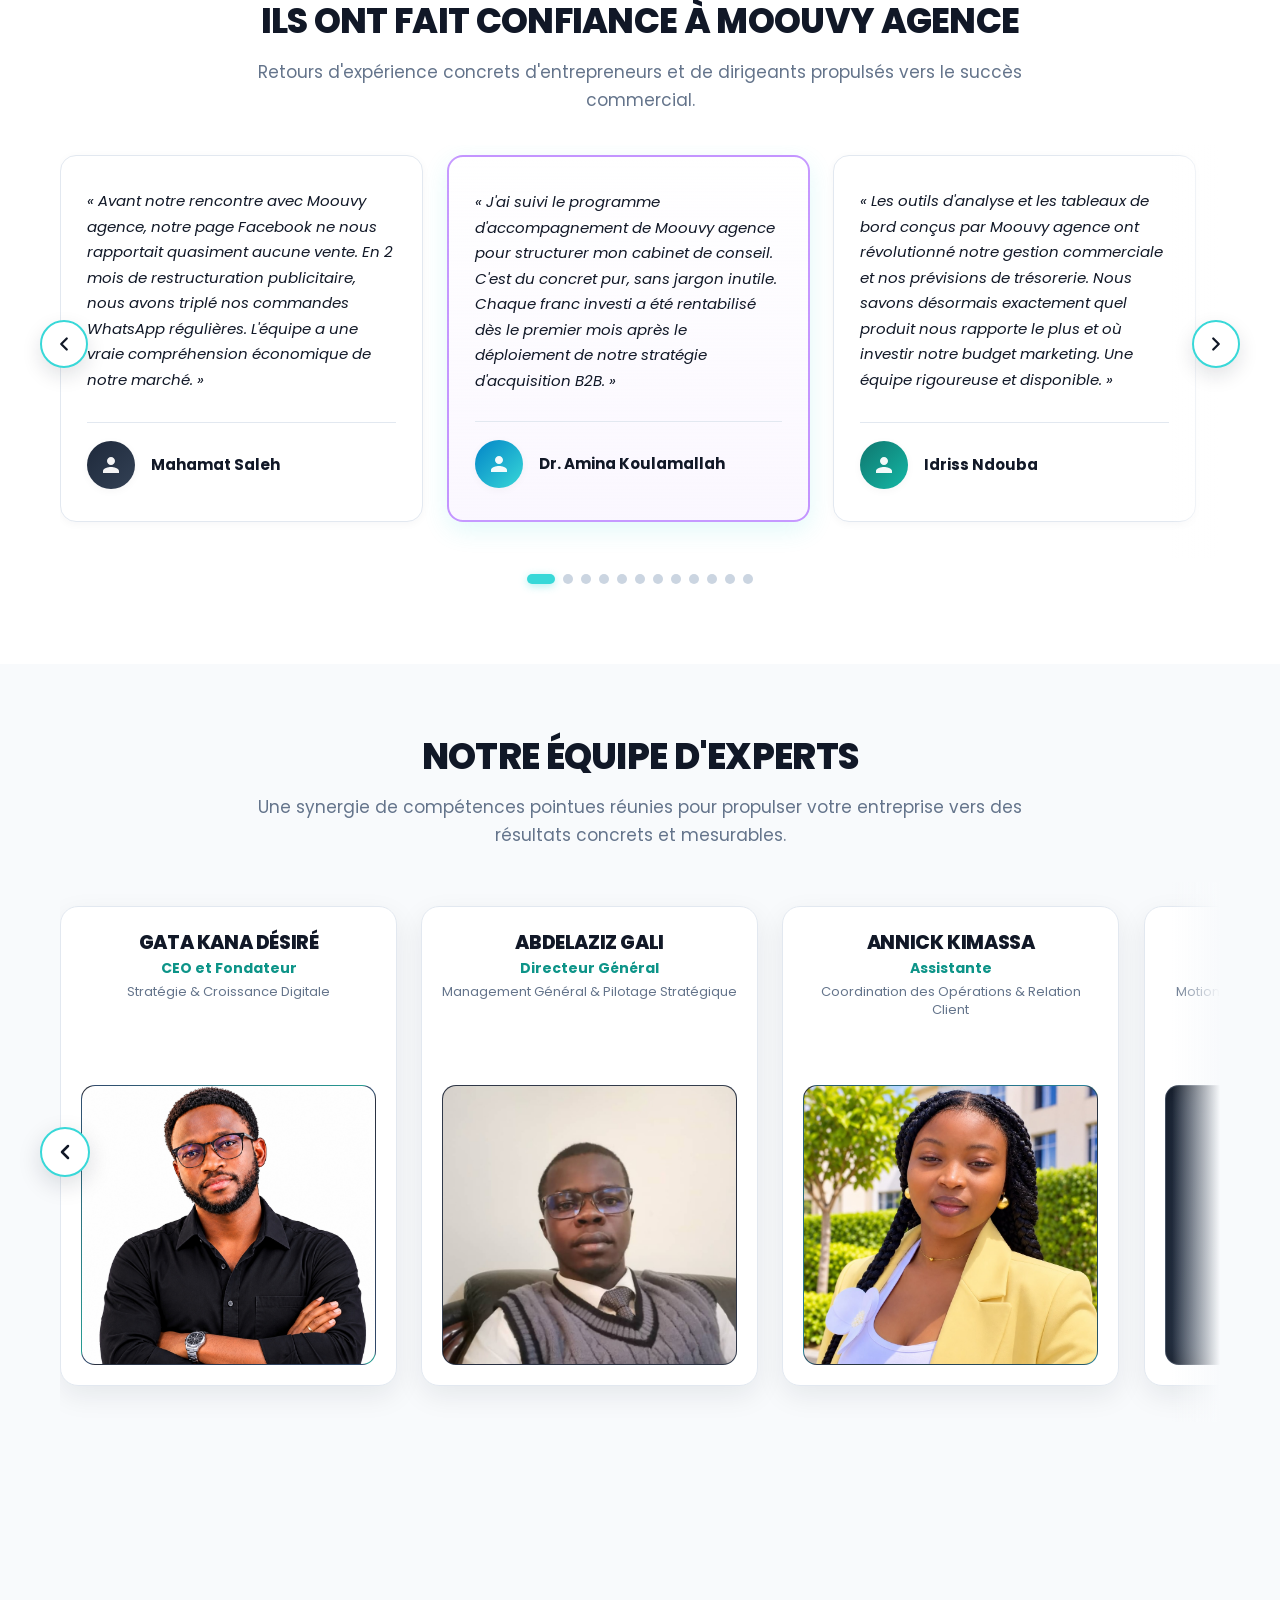
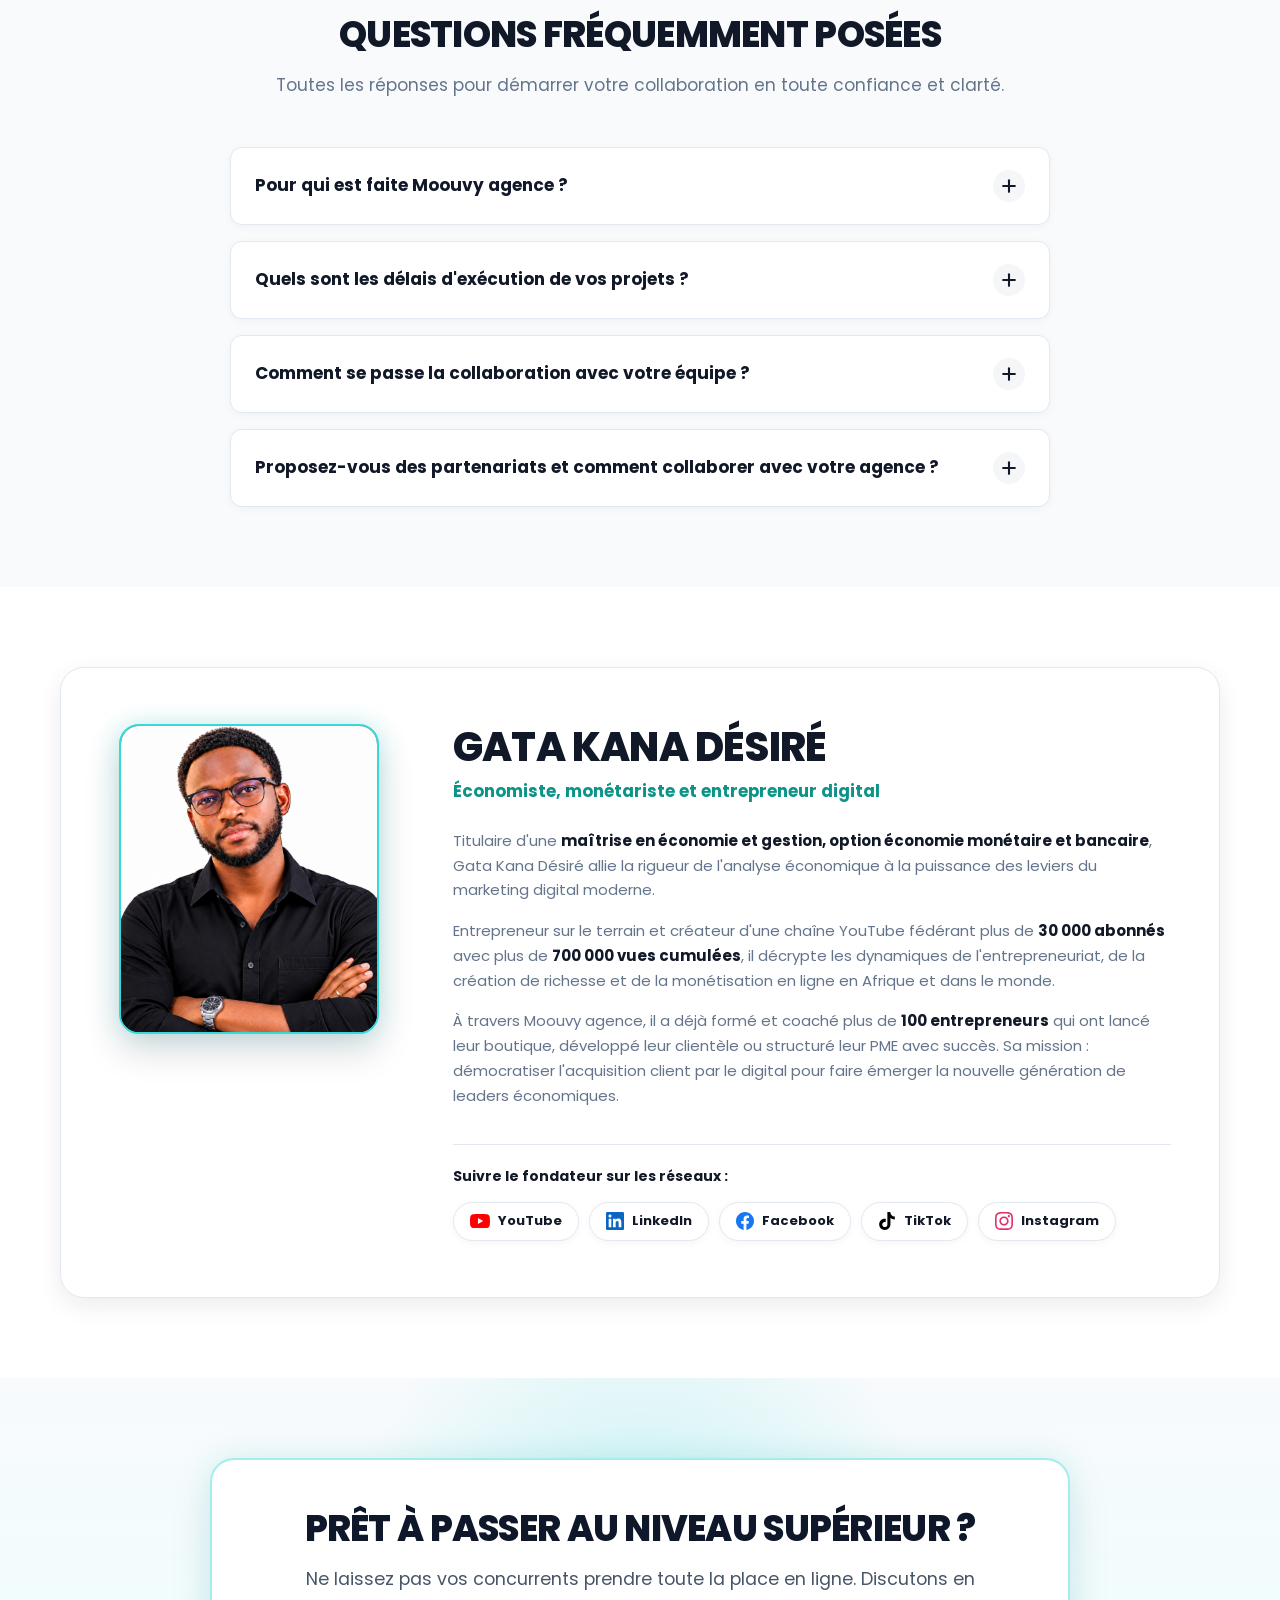
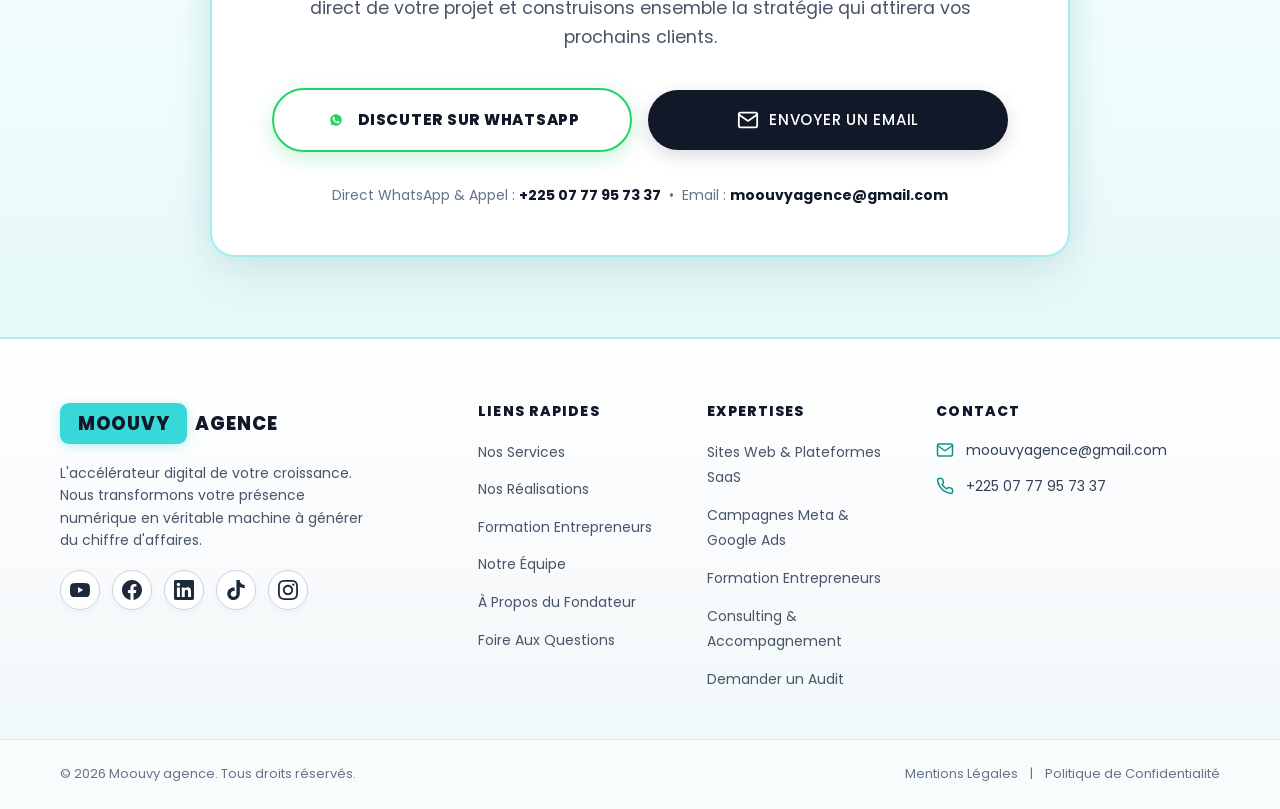
==== commit 4c81f42a: "feat: render 'Je démarre ici' button in normal case and add Typeform questionnaire for 'Je recherche" ====
--- a/index.html
+++ b/index.html
@@ -99,7 +99,7 @@
       <!-- Action droite desktop : mène à la page de services -->
       <div class="header-action">
         <a href="services.html" class="btn btn-pill btn-header">
-          JE DÉMARRE ICI
+          Je démarre ici
         </a>
       </div>
 
@@ -125,7 +125,7 @@
         </ul>
         <div class="mobile-drawer-cta">
           <a href="services.html" class="btn btn-pill btn-block mobile-drawer-btn">
-            JE DÉMARRE ICI
+            Je démarre ici
           </a>
           <a href="#whatsapp-link" class="btn-whatsapp-outline js-whatsapp-link" target="_blank" rel="noopener noreferrer">
             <svg width="20" height="20" viewBox="0 0 24 24" fill="currentColor" aria-hidden="true">
@@ -159,7 +159,7 @@
 
           <div class="hero-cta-group">
             <a href="services.html" class="btn btn-pill btn-large btn-hero">
-              JE DÉMARRE ICI
+              Je démarre ici
             </a>
             <a href="questionnaire.html?type=audit" class="btn-subtle">
               <span>Demander un audit offert</span>
--- a/style.css
+++ b/style.css
@@ -209,11 +209,11 @@
   justify-content: center;
   gap: 10px;
   font-family: var(--font-family);
-  font-weight: var(--font-weight-bold);
-  font-size: 0.875rem;
-  text-transform: uppercase;
-  letter-spacing: 0.04em;
-  padding: 14px 28px;
+  font-weight: 500;
+  font-size: 0.9375rem;
+  text-transform: none;
+  letter-spacing: normal;
+  padding: 13px 26px;
   border-radius: var(--radius-pill);
   transition: transform var(--transition-normal), box-shadow var(--transition-normal), background-color var(--transition-fast);
   white-space: nowrap;
@@ -251,7 +251,9 @@
 
 .btn-header {
   padding: 10px 22px;
-  font-size: 0.8125rem;
+  font-size: 0.875rem;
+  font-weight: 500;
+  text-transform: none;
 }
 
 .btn-subtle {
